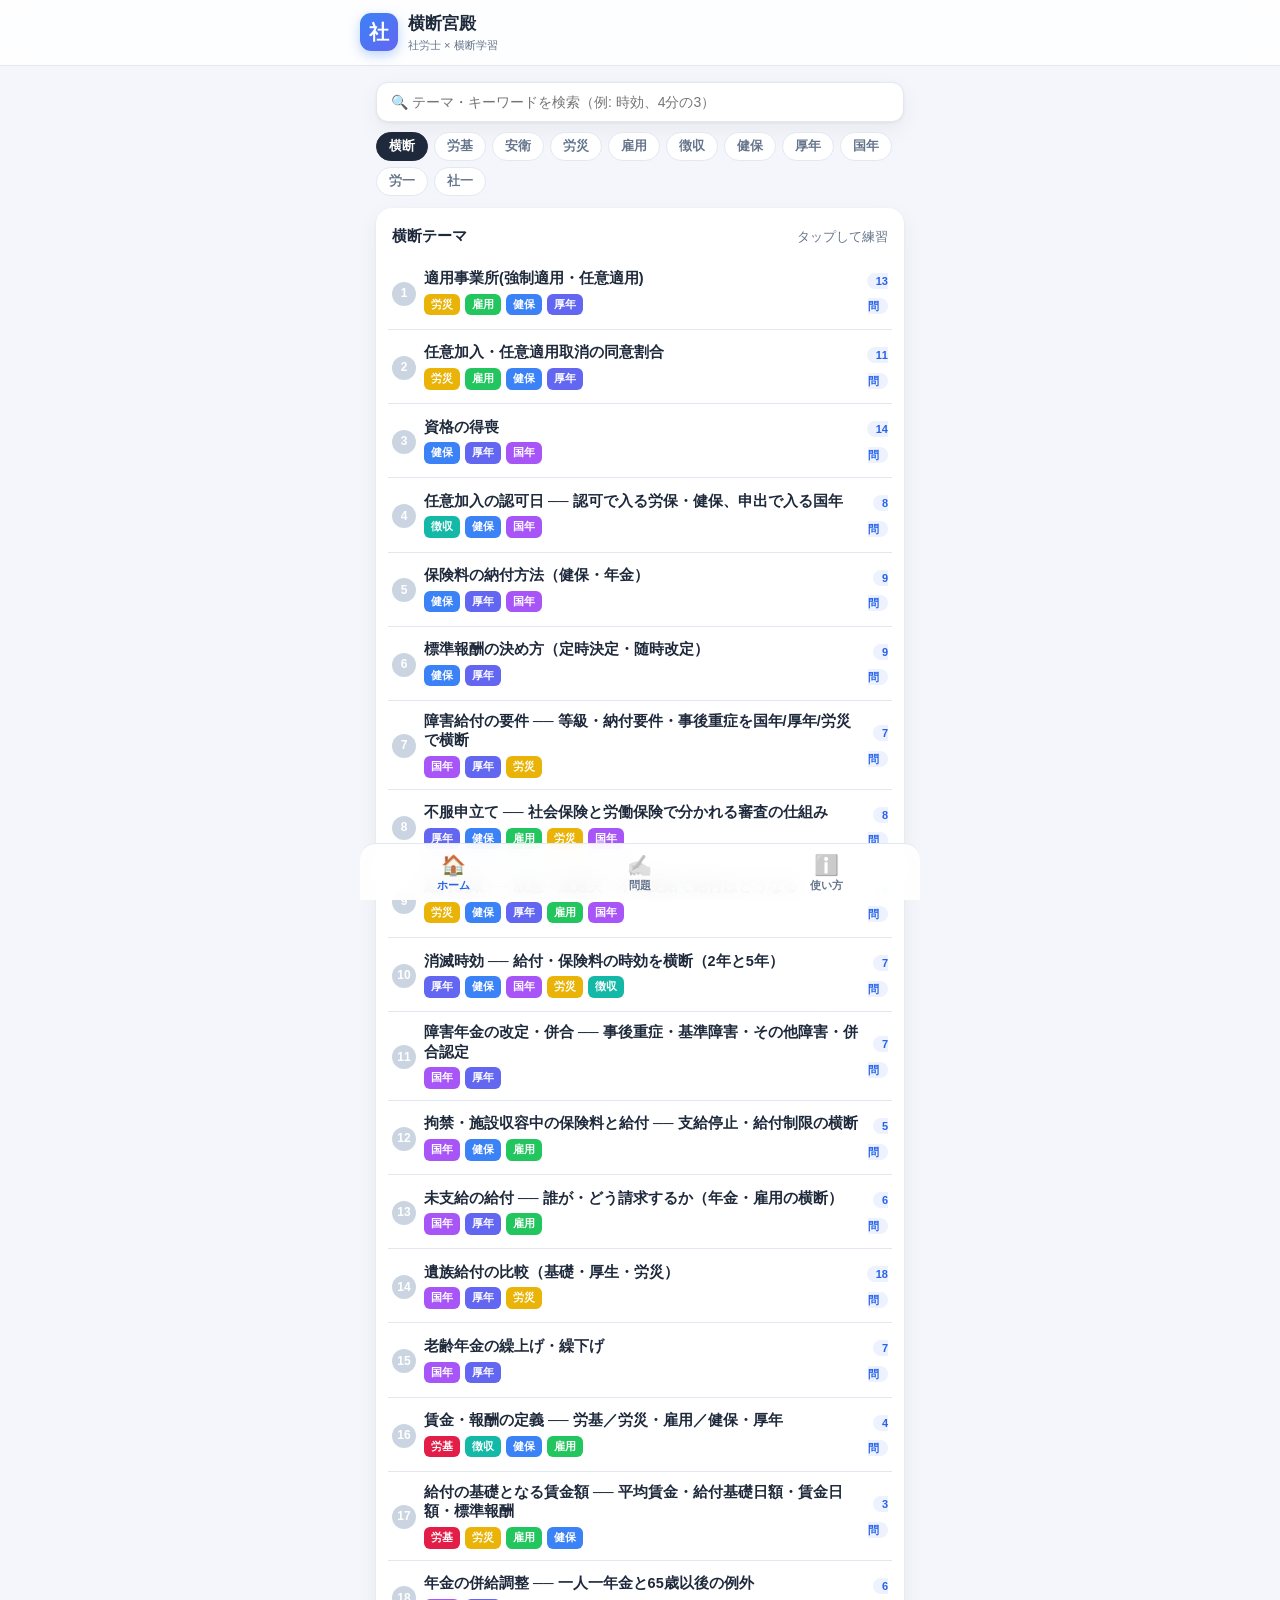
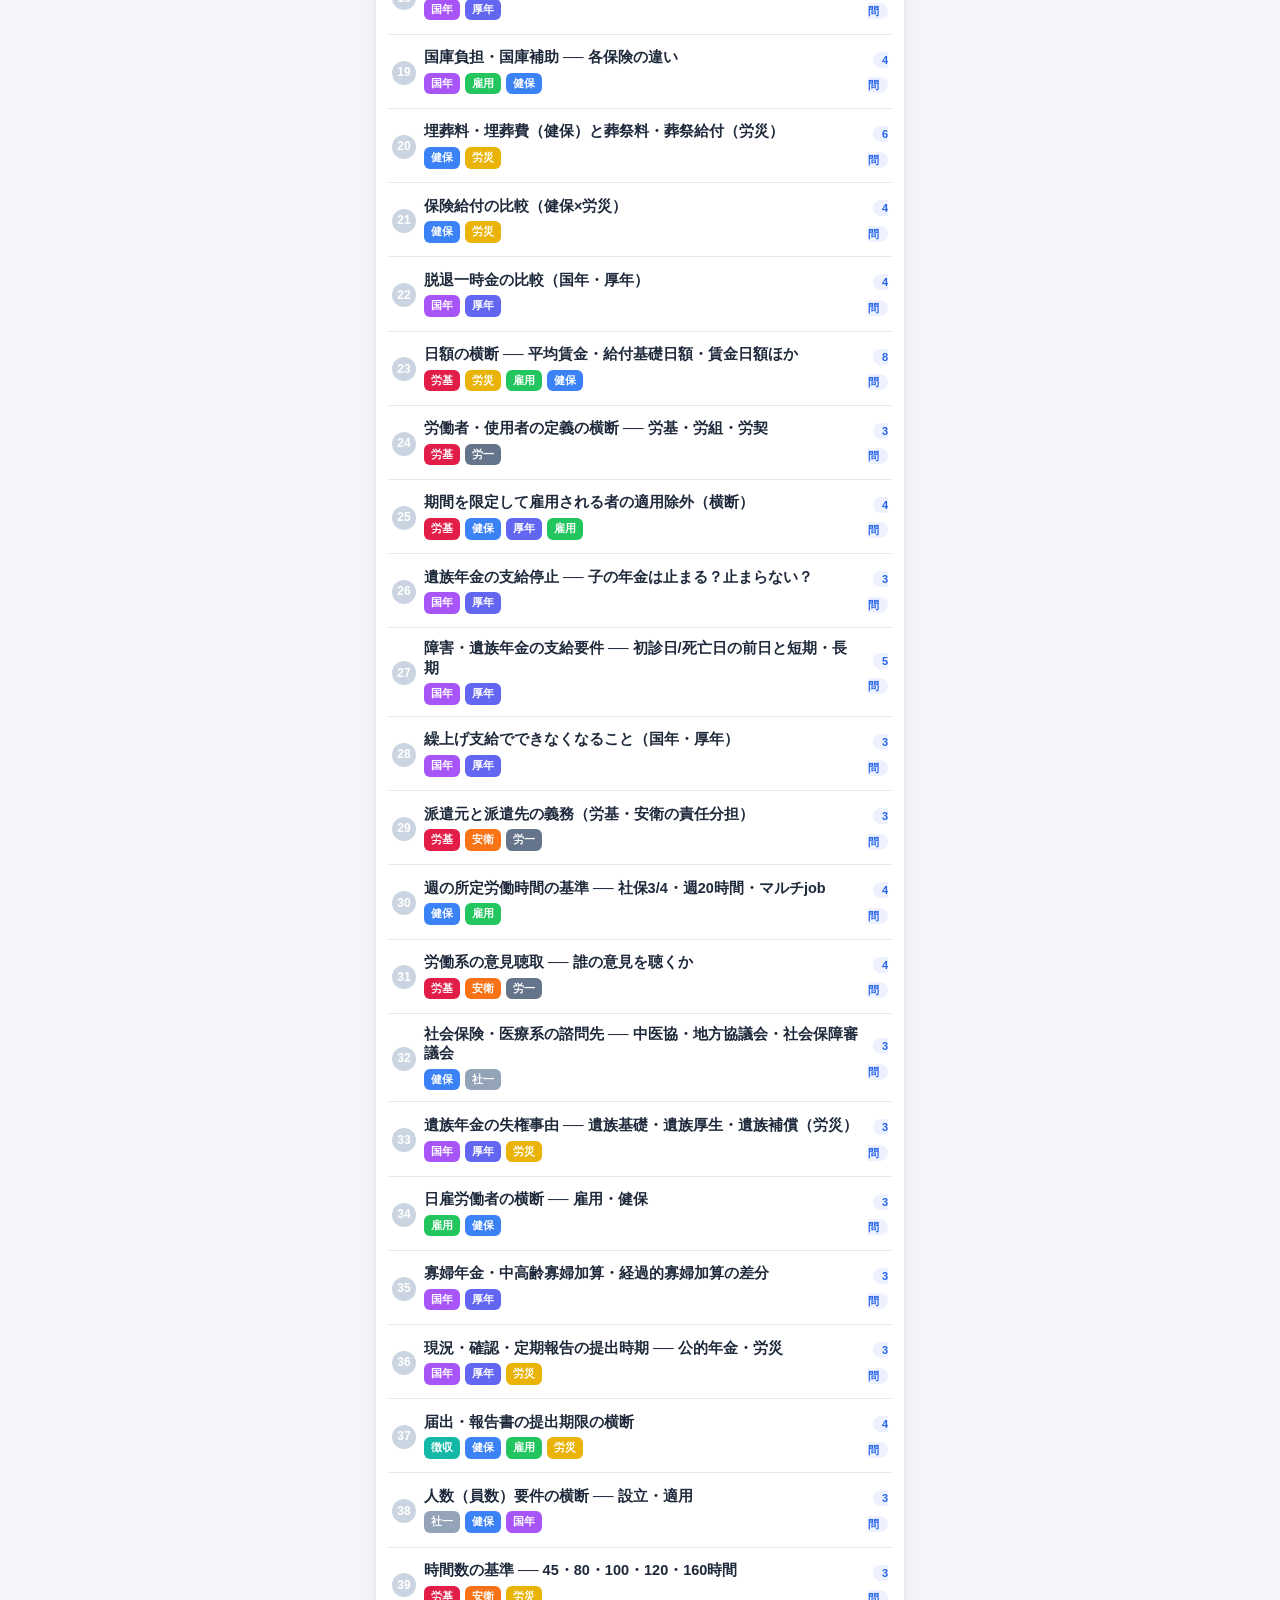
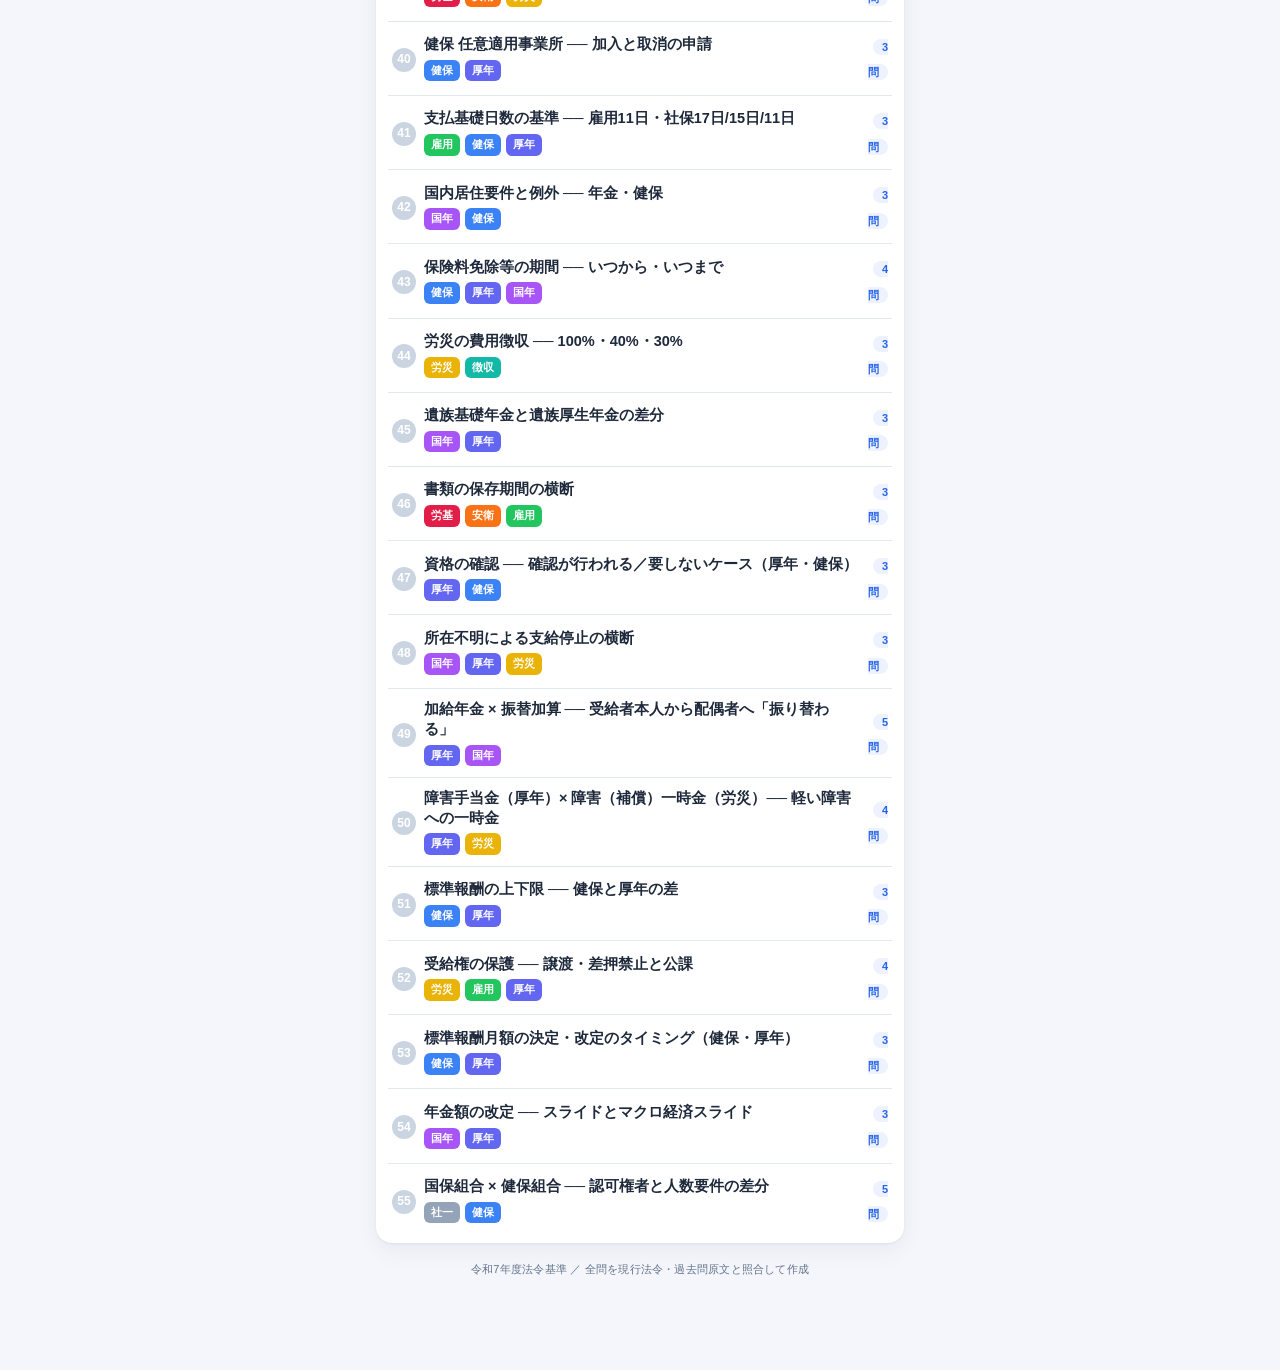
==== index.html @ 92fe5e83 "公開準備: manifestにPNGアイコン(192/512)・categories追加、descriptionから忘却曲線除去。iOS用PWAメタ(apple-mobile-web-app-*)とa" ====
<!DOCTYPE html>
<html lang="ja">
<head>
  <meta charset="UTF-8" />
  <meta name="viewport" content="width=device-width, initial-scale=1.0, viewport-fit=cover" />
  <meta name="theme-color" content="#3b82f6" />
  <meta name="mobile-web-app-capable" content="yes" />
  <meta name="apple-mobile-web-app-capable" content="yes" />
  <meta name="apple-mobile-web-app-status-bar-style" content="default" />
  <meta name="apple-mobile-web-app-title" content="横断宮殿" />
  <title>社労士 横断宮殿</title>
  <meta name="description" content="横断学習 × アクティブリコールで社労士試験に挑む学習アプリ" />
  <link rel="manifest" href="./manifest.webmanifest" />
  <link rel="apple-touch-icon" href="./icons/icon-192.png" />
  <link rel="icon" type="image/svg+xml" href="./icons/icon.svg" />
  <link rel="icon" type="image/png" sizes="192x192" href="./icons/icon-192.png" />
  <link rel="stylesheet" href="./styles.css" />
</head>
<body>
  <header class="app-header">
    <div class="brand">
      <span class="logo">社</span>
      <div>
        <h1>横断宮殿</h1>
        <p class="tagline-sm">社労士 × 横断学習</p>
      </div>
    </div>
  </header>

  <main id="view" class="view"><!-- 画面はJSで描画 --></main>

  <nav class="bottom-nav">
    <button class="nav-item active" data-route="home"><span class="ni-ico">🏠</span><span>ホーム</span></button>
    <button class="nav-item" data-route="review"><span class="ni-ico">✍️</span><span>問題</span></button>
    <button class="nav-item" data-route="info"><span class="ni-ico">ℹ️</span><span>使い方</span></button>
  </nav>

  <script src="./js/content.js"></script>
  <script src="./js/srs.js"></script>
  <script src="./js/storage.js"></script>
  <script src="./js/charts.js"></script>
  <script src="./js/import.js"></script>
  <script src="./js/app.js"></script>
</body>
</html>
---- styles.css ----
/* ============================================================================
   社労士 横断マスター — スタイル
   モバイルファースト。落ち着いた学習向けの配色。
   ============================================================================ */
:root {
  --bg: #f4f6fb;
  --surface: #ffffff;
  --ink: #1e293b;
  --muted: #64748b;
  --line: #e2e8f0;
  --brand: #3b82f6;
  --brand-d: #2563eb;
  --radius: 16px;
  --shadow: 0 1px 3px rgba(15, 23, 42, .06), 0 8px 24px rgba(15, 23, 42, .05);
  --maxw: 560px;
}

* { box-sizing: border-box; -webkit-tap-highlight-color: transparent; }
html, body { margin: 0; padding: 0; }
body {
  font-family: -apple-system, BlinkMacSystemFont, 'Hiragino Kaku Gothic ProN',
    'Noto Sans JP', Meiryo, sans-serif;
  background: var(--bg);
  color: var(--ink);
  line-height: 1.6;
  -webkit-font-smoothing: antialiased;
  padding-bottom: calc(72px + env(safe-area-inset-bottom));
}

/* ---- ヘッダー ---- */
.app-header {
  position: sticky; top: 0; z-index: 20;
  background: rgba(255, 255, 255, .85);
  backdrop-filter: saturate(180%) blur(12px);
  border-bottom: 1px solid var(--line);
  padding: 10px 16px calc(10px + env(safe-area-inset-top, 0)) 16px;
  padding-top: max(10px, env(safe-area-inset-top));
}
.brand { display: flex; align-items: center; gap: 10px; max-width: var(--maxw); margin: 0 auto; }
.logo {
  width: 38px; height: 38px; border-radius: 11px;
  background: linear-gradient(135deg, var(--brand), #6366f1);
  color: #fff; font-weight: 800; font-size: 20px;
  display: grid; place-items: center;
  box-shadow: 0 4px 12px rgba(59, 130, 246, .35);
}
.app-header h1 { font-size: 17px; margin: 0; }
.tagline-sm { font-size: 11px; color: var(--muted); margin: 0; }

/* ---- レイアウト ---- */
.view { max-width: var(--maxw); margin: 0 auto; padding: 16px; }
.hero { padding: 8px 4px 16px; }
.hero h2 { font-size: 22px; margin: 0 0 4px; letter-spacing: -.01em; }
.hero.compact h2 { font-size: 19px; }
.muted { color: var(--muted); }
.small { font-size: 12.5px; }
.note {
  margin: 12px 0 0; padding: 10px 12px; font-size: 13px;
  background: #f1f5fd; border-radius: 10px; color: #334155;
}

/* ---- 記憶の宮殿(要点の覚え方の一例) ---- */
.palace-tip {
  margin: 12px 0 0; padding: 12px 14px; border-radius: 12px;
  background: linear-gradient(135deg, #faf5ff, #eef2ff);
  border: 1px solid #e9d5ff;
}
.pt-head { font-weight: 800; font-size: 13.5px; color: #7c3aed; margin-bottom: 4px; }
.pt-intro { margin: 0 0 8px; font-size: 12.5px; color: #475569; line-height: 1.6; }
.pt-steps { list-style: none; margin: 0; padding: 0; display: grid; gap: 8px; counter-reset: pt; }
.pt-steps li {
  position: relative; padding-left: 30px; counter-increment: pt;
  font-size: 13px; line-height: 1.6;
}
.pt-steps li::before {
  content: counter(pt); position: absolute; left: 0; top: 1px;
  width: 21px; height: 21px; border-radius: 50%;
  background: #a855f7; color: #fff; font-size: 11.5px; font-weight: 800;
  display: grid; place-items: center;
}
.pt-spot { display: inline-block; font-weight: 800; color: #6d28d9; margin-right: 6px; }
.pt-story { color: #334155; }
[data-theme="dark"] .palace-tip { background: linear-gradient(135deg, #271d3f, #1d2440); border-color: #4c1d95; }
[data-theme="dark"] .pt-intro { color: #cbd5e1; }
[data-theme="dark"] .pt-spot { color: #c4b5fd; }
[data-theme="dark"] .pt-story { color: #e2e8f0; }
[data-theme="dark"] .pt-head { color: #c4b5fd; }

/* ---- 制度のホンネ(差分セリフ) ---- */
.voices { margin: 12px 0 0; padding: 12px 14px; border-radius: 12px; background: #f8fafc; border: 1px solid var(--line); }
.vc-head { font-weight: 800; font-size: 13.5px; color: #334155; margin-bottom: 8px; }
.vc-row { display: grid; grid-template-columns: auto 1fr; gap: 8px; align-items: start; margin-bottom: 10px; }
.vc-who { display: flex; flex-direction: column; align-items: center; gap: 3px; width: 56px; }
.vc-face {
  width: 44px; height: 44px; border-radius: 50%;
  object-fit: cover; object-position: center top;
  border: 2px solid var(--vc, #64748b); background: #fff;
}
.vc-name {
  text-align: center; font-size: 10.5px; font-weight: 800; color: #fff; line-height: 1.2;
  background: var(--vc, #64748b); border-radius: 8px; padding: 2px 6px;
}
.vc-line {
  font-size: 13.5px; line-height: 1.6; color: #1e293b;
  background: #fff; border: 1px solid var(--line); border-left: 3px solid var(--vc, #64748b);
  border-radius: 8px; padding: 7px 10px;
}
[data-theme="dark"] .voices { background: #0f172a; }
[data-theme="dark"] .vc-head { color: #cbd5e1; }
[data-theme="dark"] .vc-line { background: #1e293b; color: #e2e8f0; }

/* ---- 覚え方ページ ---- */
.mg-text { font-size: 14px; line-height: 1.8; margin: 6px 0 0; }
.mg-steps { margin: 8px 0 0; padding-left: 22px; }
.mg-steps li { font-size: 14px; line-height: 1.7; margin-bottom: 6px; }
.mg-list { list-style: none; margin: 8px 0 0; padding: 0; }
.mg-list li { font-size: 14px; line-height: 1.7; margin-bottom: 8px; }
.mg-apply { border: 1px solid #e9d5ff; background: linear-gradient(135deg, #faf5ff, #eef2ff); }
[data-theme="dark"] .mg-apply { background: linear-gradient(135deg, #271d3f, #1d2440); border-color: #4c1d95; }

/* ---- 統計グリッド ---- */
.stat-grid { display: grid; grid-template-columns: repeat(2, 1fr); gap: 10px; margin-bottom: 16px; }
.stat-grid.tight { grid-template-columns: repeat(3, 1fr); }
.stat {
  background: var(--surface); border-radius: var(--radius);
  padding: 14px; text-align: center; box-shadow: var(--shadow);
}
.stat-num { font-size: 28px; font-weight: 800; line-height: 1.1; color: var(--brand-d); }
.stat-num small { font-size: 14px; color: var(--muted); font-weight: 600; }
.stat-lbl { font-size: 11.5px; color: var(--muted); margin-top: 2px; }

/* ---- ボタン ---- */
.btn-primary {
  display: inline-flex; align-items: center; justify-content: center;
  background: var(--brand); color: #fff; border: none;
  border-radius: 12px; padding: 12px 18px; font-size: 15px; font-weight: 700;
  cursor: pointer; transition: transform .06s, background .2s;
  box-shadow: 0 6px 16px rgba(59, 130, 246, .3);
}
.btn-primary:active { transform: scale(.98); background: var(--brand-d); }
.btn-primary.big { width: 100%; padding: 16px; font-size: 16px; margin-bottom: 16px; }
.btn-ghost {
  background: var(--surface); color: var(--ink); border: 1px solid var(--line);
  border-radius: 12px; padding: 11px 14px; font-size: 14px; font-weight: 600; cursor: pointer;
}
.btn-ghost.danger { color: #dc2626; border-color: #fecaca; }
.btn-ghost.big { width: 100%; padding: 14px; font-size: 15px; }
.weak-btn { margin: -6px 0 16px; color: var(--brand-d); }
.imp-btn { margin: -6px 0 16px; color: #7c3aed; }
.mode-badge.imp { background: #8b5cf6; }
.mode-badge {
  font-size: 11px; font-weight: 700; color: #fff; background: #f59e0b;
  border-radius: 99px; padding: 3px 10px; white-space: nowrap;
}
.link-back { background: none; border: none; color: var(--brand-d); font-size: 14px; cursor: pointer; padding: 4px 0 10px; }

/* ---- カードボックス ---- */
.card-box {
  background: var(--surface); border-radius: var(--radius);
  padding: 16px; box-shadow: var(--shadow); margin-bottom: 16px;
}
.card-box h3 { margin: 0 0 2px; font-size: 15px; }
.chart { width: 100%; height: 180px; display: block; margin-top: 8px; }
.chart.tall { height: 220px; }

/* ---- チップ / 科目タグ ---- */
.topic-mini { display: flex; flex-wrap: wrap; gap: 8px; margin-top: 10px; }
.chip {
  background: #eef2ff; color: var(--brand-d); border: none;
  border-radius: 999px; padding: 7px 13px; font-size: 13px; font-weight: 600; cursor: pointer;
}
.chip:active { background: #e0e7ff; }
.subj-tags { display: flex; flex-wrap: wrap; gap: 5px; margin-top: 8px; }
.subj {
  font-size: 11px; font-weight: 700; color: #fff; background: var(--c, #888);
  border-radius: 6px; padding: 2px 7px;
}

/* ---- テーマ検索 ---- */
.theme-search {
  width: 100%; box-sizing: border-box;
  background: var(--surface); border: 1px solid var(--line); border-radius: 12px;
  padding: 11px 14px; font-size: 14px; color: var(--ink);
  margin-bottom: 10px; box-shadow: var(--shadow);
}
.theme-search:focus { outline: 2px solid var(--brand); outline-offset: -1px; }
.subj-filter.dim { opacity: .45; }

/* ---- 法令基準の表記 ---- */
.info-page { display: flex; flex-direction: column; gap: 12px; }
.info-h { font-size: 18px; margin: 4px 2px 0; }
.info-card { padding: 14px 16px; }
.info-card h3 { font-size: 15px; margin: 0 0 8px; }
.info-card p { font-size: 13.5px; line-height: 1.7; margin: 6px 0; }
.info-steps, .info-list { margin: 6px 0 0; padding-left: 1.25em; font-size: 13.5px; line-height: 1.8; }
.info-steps li, .info-list li { margin: 5px 0; }
.info-link { color: var(--brand-d); font-weight: 700; word-break: break-all; }
.info-small { font-size: 12px; }
.law-basis {
  text-align: center; font-size: 11px; color: var(--muted);
  margin: 18px 0 4px; letter-spacing: .02em;
}

/* ---- 横断テーマ一覧 ---- */
.topic-list { display: grid; gap: 12px; }
.palace-btn { margin-bottom: 16px; color: var(--brand-d); }

/* ---- 記憶の宮殿 ---- */
.palace { display: grid; gap: 10px; }
.palace-room {
  display: flex; gap: 12px; align-items: flex-start; text-align: left; width: 100%;
  background: var(--surface); border: 1px solid var(--line); border-radius: var(--radius);
  padding: 14px; box-shadow: var(--shadow); cursor: pointer;
}
.palace-room:active { transform: scale(.99); }
.palace-num {
  width: 26px; height: 26px; flex: none; border-radius: 50%;
  background: var(--brand); color: #fff; font-weight: 800; font-size: 13px;
  display: grid; place-items: center; margin-top: 2px;
}
.palace-body { display: flex; flex-direction: column; gap: 2px; }
.palace-place { font-weight: 800; font-size: 15.5px; }
.palace-hook { font-size: 12.5px; color: var(--muted); line-height: 1.5; }
.palace-topic { font-size: 12px; color: var(--brand-d); font-weight: 700; margin-top: 2px; }
.topic-card {
  background: var(--surface); border-radius: var(--radius); padding: 16px;
  box-shadow: var(--shadow); cursor: pointer; transition: transform .06s;
  border: 1px solid transparent;
}
.topic-card:active { transform: scale(.99); border-color: var(--line); }
.topic-head { display: flex; align-items: center; justify-content: space-between; }
.topic-head h3 { margin: 0; font-size: 16px; }
.pill { background: #eef2ff; color: var(--brand-d); border-radius: 999px; font-size: 11px; font-weight: 700; padding: 2px 9px; }
.topic-prog { display: flex; align-items: center; gap: 8px; margin-top: 10px; }
.mini-track { flex: 1; height: 6px; background: #eef2f7; border-radius: 99px; overflow: hidden; }
.mini-fill { height: 100%; background: linear-gradient(90deg, var(--brand), #6366f1); }

/* ---- 横断テーマ 優先順位テーブル(ホーム) ---- */
.prio-box { padding: 12px 12px 6px; }
.prio-head { display: flex; align-items: baseline; justify-content: space-between; padding: 4px 4px 8px; }
.prio-head h3 { margin: 0; font-size: 15px; }
.prio-table { width: 100%; border-collapse: collapse; }
.prio-row { cursor: pointer; border-top: 1px solid var(--line); transition: background .06s; }
.prio-table tr:first-child { border-top: none; }
.prio-row:active { background: rgba(59,130,246,.06); }
.prio-row > td { padding: 11px 4px; vertical-align: middle; }
.prio-rank { width: 34px; text-align: center; }
.rank-no {
  display: inline-grid; place-items: center; width: 24px; height: 24px;
  border-radius: 50%; background: var(--rc, #cbd5e1); color: #fff;
  font-size: 12px; font-weight: 800;
}
.prio-main { width: 100%; }
.prio-title { font-size: 14.5px; font-weight: 700; line-height: 1.35; }
.prio-main .subj-tags { margin-top: 5px; }
.prio-stat { width: 96px; text-align: right; }
.prio-stat .mini-track { width: 88px; margin-left: auto; }
.prio-meta { display: flex; align-items: center; justify-content: flex-end; gap: 6px; margin-top: 6px; }
.prio-badge { font-size: 10.5px; font-weight: 800; border-radius: 6px; padding: 2px 6px; white-space: nowrap; }
.prio-badge.new { background: #f1f5f9; color: #94a3b8; }
.prio-badge.due { background: #fef3c7; color: #b45309; }
.prio-badge.ok  { background: #dcfce7; color: #15803d; }
.prio-empty { padding: 18px 4px; text-align: center; }
[data-theme="dark"] .prio-badge.new { background: #1e293b; color: #64748b; }
[data-theme="dark"] .prio-badge.due { background: #3b2f12; color: #fbbf24; }
[data-theme="dark"] .prio-badge.ok  { background: #14321f; color: #4ade80; }

/* ---- 科目フィルタ(ホーム) ---- */
.subj-filter { display: flex; flex-wrap: wrap; gap: 6px; margin-bottom: 12px; }
.sfchip {
  border: 1px solid var(--line); background: var(--surface); color: var(--muted);
  border-radius: 999px; padding: 5px 12px; font-size: 12.5px; font-weight: 700; cursor: pointer;
}
.sfchip.on { background: var(--c, var(--brand)); border-color: var(--c, var(--brand)); color: #fff; }
.sfchip:first-child.on { background: var(--ink); border-color: var(--ink); }

/* ---- 比較テーブル ---- */
.table-wrap { overflow-x: auto; -webkit-overflow-scrolling: touch; }
table.cmp { width: 100%; border-collapse: collapse; font-size: 13px; }
/* 多列(3列以上)の表は自然幅で横スクロール。狭い画面で各セルが潰れないように */
table.cmp.wide { width: auto; min-width: 100%; }
table.cmp.wide td, table.cmp.wide th { min-width: 6.5em; }
table.cmp.wide td.rowhdr { min-width: 5.5em; }
/* 横スクロール可能なことを示す右端フェード(スクロール領域に position 付与) */
.table-wrap { position: relative; }
.table-wrap::after {
  content: ""; position: absolute; top: 0; right: 0; width: 22px; height: 100%;
  background: linear-gradient(90deg, transparent, var(--surface));
  pointer-events: none; opacity: .9;
}
table.cmp th {
  background: #f1f5fd; color: #334155; font-weight: 700; text-align: left;
  padding: 9px 10px; white-space: normal; word-break: break-word; line-height: 1.4;
}
table.cmp td { padding: 9px 10px; border-top: 1px solid var(--line); vertical-align: top; line-height: 1.5; white-space: normal; overflow-wrap: anywhere; word-break: break-word; }
table.cmp td.rowhdr { font-weight: 700; color: var(--ink); white-space: normal; word-break: break-word; }
table.cmp td.rowhdr.merged { vertical-align: middle; }
table.cmp tbody tr:nth-child(even) td { background: #fafbfe; }

/* ---- 法律ごとの色分け(行) ---- */
table.cmp tbody tr.lawrow td { background: color-mix(in srgb, var(--rowc) 13%, var(--surface)); }
table.cmp tbody tr.lawrow td.rowhdr { box-shadow: inset 4px 0 0 var(--rowc); }

/* ---- 答え列ごとの色分け(5年=青/2年=橙 等。行色より優先) ---- */
table.cmp th.colh { color: var(--colc); border-bottom: 2px solid var(--colc); }
table.cmp tbody tr td.ans.colc { background: color-mix(in srgb, var(--colc) 12%, var(--surface)); }
/* 短い答え(数字・割合・キーワード)は大きく太字・中央寄せで主役に */
table.cmp td.ans.short, table.cmp td.wordcloze.short { text-align: center; font-size: 1.18em; font-weight: 800; }
table.cmp td.ans.short .mask, table.cmp td.wordcloze.short .cloze { font-weight: 800; }
/* emCols: 指定列を全部太字＋センタリング（セルの長短に関わらず） */
table.cmp td.ans.em { text-align: center; font-weight: 800; }
table.cmp td.ans.em .mask, table.cmp td.ans.em .cloze { font-weight: 800; }

/* ---- 赤シート(答えを隠す) ---- */
.sheet-bar { display: flex; align-items: center; gap: 8px; margin-bottom: 10px; flex-wrap: wrap; }
.chip2 {
  background: #eef2ff; color: var(--brand-d); border: none; border-radius: 99px;
  padding: 7px 13px; font-size: 13px; font-weight: 700; cursor: pointer;
}
.chip2:active { transform: scale(.96); }
.sheet-hint { margin-left: auto; }
table.cmp td.ans .mask {
  border-radius: 4px; padding: 0 2px; transition: background .12s, color .12s;
}
/* シートON時: 答えを赤ブロックで隠す。幅は答えの長さのまま(固定しない)。タップで表示 */
.sheet table.cmp td.ans .mask {
  display: inline;
  background: #e11d48; color: transparent; cursor: pointer;
  -webkit-user-select: none; user-select: none;
}
.sheet table.cmp td.ans .mask.revealed {
  background: transparent; color: inherit;
}
/* 語句単位の赤シート(太字だけ隠す。Anki方式) */
table.cmp td.wordcloze { white-space: normal; }
table.cmp td.wordcloze .cloze {
  border-radius: 3px; padding: 0 2px; font-weight: 700;
  transition: background .12s, color .12s;
}
.sheet table.cmp td.wordcloze .cloze {
  background: #e11d48; color: transparent; cursor: pointer;
  -webkit-user-select: none; user-select: none;
}
.sheet table.cmp td.wordcloze .cloze.revealed {
  background: transparent; color: #be123c;
}
/* 赤シートをめくった答えが長いとき、横に伸びず適切に折り返す */
table.cmp td.ans, table.cmp td.wordcloze {
  overflow-wrap: anywhere; word-break: break-word; line-height: 1.55;
}
.sheet table.cmp td.ans .mask.revealed {
  overflow-wrap: anywhere; word-break: break-word;
}
.row-x { color: #ef4444; font-weight: 800; margin-right: 5px; }

/* ---- スマホでは比較表を画面幅に収める(横スクロールを出さない) ---- */
@media (max-width: 600px) {
  table.cmp { font-size: 12px; }
  table.cmp.wide { width: 100%; min-width: 0; table-layout: fixed; }
  table.cmp.wide td, table.cmp.wide th { min-width: 0; }
  table.cmp.wide td.rowhdr { min-width: 0; }
  table.cmp th, table.cmp td { padding: 6px 5px; }
  .table-wrap::after { display: none; }
}

/* ---- 表テスト ---- */
.tt-prompt-label { font-size: 12px; color: var(--muted); margin-bottom: 4px; }
.tt-answers {
  margin-top: auto; padding-top: 18px; border-top: 1px solid var(--line);
  opacity: 0; transform: translateY(6px); transition: opacity .25s, transform .25s;
}
.tt-answers.show { opacity: 1; transform: none; }
.tt-ans-row { display: flex; gap: 10px; padding: 5px 0; }
.tt-ans-label { font-size: 12px; color: var(--muted); min-width: 84px; flex: none; }
.tt-ans-val { font-weight: 700; }
.tt-actions { margin-top: 16px; }
.tt-actions .btn-primary.big { margin-bottom: 0; }
.tt-actions.two { display: grid; grid-template-columns: 1fr 1fr; gap: 10px; }
.mode-badge.tt { background: #3b82f6; }
.tt-wrong {
  text-align: left; background: var(--surface); border-radius: 12px;
  padding: 12px 16px; margin: 14px auto 0; max-width: 360px; box-shadow: var(--shadow);
}
.tt-wrong ul { margin: 6px 0 0; padding-left: 18px; }
.tt-wrong li { margin: 3px 0; }

/* ---- 復習(アクティブリコール) ---- */
.rv-top { display: flex; align-items: center; gap: 10px; margin-bottom: 16px; }
.rv-progress { flex: 1; height: 6px; background: #e2e8f0; border-radius: 99px; overflow: hidden; }
.rv-fill { height: 100%; background: var(--brand); transition: width .25s; }

.recall {
  background: var(--surface); border-radius: var(--radius); box-shadow: var(--shadow);
  padding: 16px 18px; display: flex; flex-direction: column;
  /* 設問・解説の長さによらず白いカードの大きさを一定に見せる(短い問題でも縮まない) */
  min-height: 360px;
}
.recall-meta { display: flex; align-items: center; gap: 8px; flex-wrap: wrap; margin-bottom: 10px; }
.recall-meta .subj-line { display: inline-flex; gap: 4px; }
.topic-name { font-size: 12px; color: var(--muted); }
.src-badge {
  font-size: 10.5px; font-weight: 700; color: var(--muted);
  background: var(--track, #eef2f7); border-radius: 6px; padding: 2px 7px;
}
.ret-badge {
  margin-left: auto; font-size: 11px; font-weight: 700; color: var(--brand-d);
  background: #eef2ff; border-radius: 99px; padding: 2px 9px;
}
.ret-badge.new { color: #16a34a; background: #dcfce7; }
.q { font-size: 19px; font-weight: 700; line-height: 1.5; }
.q-subj {
  display: inline-block; font-size: 12px; font-weight: 800; color: #fff;
  background: var(--c, #64748b); border-radius: 7px; padding: 2px 9px;
  margin-right: 8px; vertical-align: middle; letter-spacing: .02em;
}
.hint {
  margin-top: 14px; font-size: 13px; color: var(--brand-d); cursor: pointer;
  align-self: flex-start; border-bottom: 1px dashed var(--brand);
}
.hint.open { color: var(--muted); border: none; cursor: default; }
.a {
  margin-top: 0; max-height: 0; overflow: hidden; padding-top: 0; border-top: 0 solid var(--line);
  font-size: 20px; font-weight: 800; color: #0f172a;
  opacity: 0; transition: opacity .25s;
}
.a.show {
  margin-top: 16px; max-height: none; overflow: visible; padding-top: 16px; border-top-width: 1px;
  opacity: 1;
}

/* 復習の操作ボタン(○×/次へ/採点)は画面下部の固定バーに置き、設問の長さによらず常に同じ位置にする */
.rv-actions {
  position: fixed; left: 0; right: 0;
  bottom: calc(52px + env(safe-area-inset-bottom));
  z-index: 25; padding: 12px 16px;
  background: var(--bg); border-top: 1px solid var(--line);
}
@media (min-width: 600px) {
  .rv-actions { max-width: var(--maxw); margin: 0 auto; }
}
.rv-actions .btn-primary.big { margin-bottom: 0; }
.rv-actions:has(.grade) { display: grid; grid-template-columns: repeat(4, 1fr); gap: 8px; }
/* 固定バーに隠れないよう、復習画面はコンテンツ下に余白を確保 */
.view:has(.recall) { padding-bottom: 184px; }
.grade {
  border: none; border-radius: 12px; padding: 14px 4px; cursor: pointer;
  background: color-mix(in srgb, var(--c) 14%, #fff);
  color: var(--c); font-weight: 700; font-size: 13px;
  border: 1.5px solid color-mix(in srgb, var(--c) 35%, #fff);
}
.grade:active { transform: scale(.96); }
.g-label { display: block; }

/* ---- 復習の ○×ボタン ---- */
.ox-buttons { display: grid; grid-template-columns: 1fr 1fr; gap: 12px; margin-top: 0; }
.ox-btn {
  border-radius: 14px; padding: 22px 4px; cursor: pointer;
  background: var(--c);
  color: #fff; font-weight: 800; font-size: 20px;
  border: 1.5px solid var(--c);
}
.ox-btn:active { transform: scale(.96); }
[data-theme="dark"] .ox-btn {
  background: var(--c);
  border-color: var(--c);
  color: #fff;
}

/* ---- 完了画面 ---- */
.done { text-align: center; padding: 40px 16px; }
.done-emoji { font-size: 56px; }
.done h2 { margin: 10px 0 4px; }
.done-actions { display: flex; gap: 10px; justify-content: center; margin-top: 22px; }

/* ---- 成長度バー ---- */
.bars { margin-top: 10px; display: grid; gap: 10px; }
.bar-row { display: grid; grid-template-columns: 1fr 90px 38px; align-items: center; gap: 8px; }
.bar-label { font-size: 12.5px; display: flex; flex-direction: column; }
.bar-count { font-size: 10.5px; color: var(--muted); }
.bar-track { height: 8px; background: #eef2f7; border-radius: 99px; overflow: hidden; }
.bar-fill { height: 100%; border-radius: 99px; transition: width .4s; }
.bar-val { font-size: 12px; font-weight: 700; color: var(--muted); text-align: right; }

.data-actions { display: flex; gap: 10px; flex-wrap: wrap; margin-top: 6px; }

/* ---- ボトムナビ ---- */
.bottom-nav {
  position: fixed; bottom: 0; left: 0; right: 0; z-index: 30;
  display: grid; grid-template-columns: repeat(3, 1fr);
  background: rgba(255, 255, 255, .9); backdrop-filter: blur(12px);
  border-top: 1px solid var(--line);
  padding-bottom: env(safe-area-inset-bottom);
}
.nav-item {
  background: none; border: none; cursor: pointer; padding: 9px 0 7px;
  display: flex; flex-direction: column; align-items: center; gap: 2px;
  color: var(--muted); font-size: 10.5px; font-weight: 600;
}
.nav-item .ni-ico { font-size: 20px; filter: grayscale(1) opacity(.6); transition: filter .2s; }
.nav-item.active { color: var(--brand-d); }
.nav-item.active .ni-ico { filter: none; }

@media (min-width: 600px) {
  .bottom-nav { max-width: var(--maxw); margin: 0 auto; border-radius: 16px 16px 0 0; }
}

/* ============================================================================
   ヘッダーのテーマ切替ボタン
   ============================================================================ */
.icon-btn {
  margin-left: auto; background: var(--surface); border: 1px solid var(--line);
  width: 38px; height: 38px; border-radius: 11px; font-size: 18px; cursor: pointer;
  display: grid; place-items: center; line-height: 1;
}
.icon-btn:active { transform: scale(.94); }

/* ============================================================================
   復習リマインドのバナー(ホーム)
   ============================================================================ */
.due-banner {
  display: flex; align-items: center; gap: 12px;
  background: linear-gradient(135deg, #eef2ff, #faf5ff);
  border: 1px solid var(--line); border-radius: var(--radius);
  padding: 12px 14px; margin-bottom: 16px;
}
.due-banner .db-ico { font-size: 22px; }
.due-banner .db-text { flex: 1; font-size: 13.5px; }
.due-banner .db-text b { color: var(--brand-d); }
.due-banner .db-go {
  background: var(--brand); color: #fff; border: none; border-radius: 10px;
  padding: 8px 12px; font-size: 13px; font-weight: 700; cursor: pointer; white-space: nowrap;
}

/* ============================================================================
   設定の行(成長ページ)
   ============================================================================ */
.setting-row { display: flex; align-items: center; gap: 10px; padding: 8px 0; }
.setting-row + .setting-row { border-top: 1px solid var(--line); }
.setting-row .sr-label { flex: 1; font-size: 14px; }
.setting-row .sr-sub { display: block; font-size: 11.5px; color: var(--muted); }
.switch { position: relative; width: 46px; height: 26px; flex: none; }
.switch input { opacity: 0; width: 0; height: 0; }
.switch .slider {
  position: absolute; inset: 0; background: var(--line); border-radius: 99px;
  transition: background .2s; cursor: pointer;
}
.switch .slider::before {
  content: ''; position: absolute; width: 20px; height: 20px; left: 3px; top: 3px;
  background: #fff; border-radius: 50%; transition: transform .2s; box-shadow: 0 1px 2px rgba(0,0,0,.2);
}
.switch input:checked + .slider { background: var(--brand); }
.switch input:checked + .slider::before { transform: translateX(20px); }

/* ============================================================================
   インポート用モーダル
   ============================================================================ */
.modal-overlay {
  position: fixed; inset: 0; z-index: 50; background: rgba(15, 23, 42, .5);
  display: flex; align-items: flex-end; justify-content: center;
  padding: 0; backdrop-filter: blur(2px);
}
.modal {
  background: var(--surface); width: 100%; max-width: var(--maxw);
  border-radius: 18px 18px 0 0; padding: 18px 16px calc(18px + env(safe-area-inset-bottom));
  max-height: 92vh; overflow-y: auto; box-shadow: 0 -8px 32px rgba(0,0,0,.25);
}
@media (min-width: 600px) { .modal { border-radius: 18px; margin-bottom: 5vh; } .modal-overlay { align-items: center; } }
.modal-head { display: flex; align-items: center; justify-content: space-between; }
.modal-head h3 { margin: 0; }
.im-help { margin: 10px 0; border: 1px solid var(--line); border-radius: 10px; padding: 8px 12px; }
.im-help summary { cursor: pointer; font-size: 13px; font-weight: 600; color: var(--brand-d); }
.im-pre {
  background: var(--bg); border-radius: 8px; padding: 10px; overflow-x: auto;
  font-size: 11.5px; line-height: 1.5; margin: 8px 0; white-space: pre;
}
code { background: var(--bg); padding: 1px 5px; border-radius: 5px; font-size: 12px; }
.im-text {
  width: 100%; min-height: 150px; resize: vertical; margin-top: 8px;
  border: 1px solid var(--line); border-radius: 10px; padding: 10px;
  font-family: ui-monospace, SFMono-Regular, Menlo, monospace; font-size: 12.5px;
  background: var(--bg); color: var(--ink); box-sizing: border-box;
}
.im-row { margin-top: 10px; font-size: 13px; }
.im-modes { display: flex; gap: 16px; }
.im-modes label { display: flex; align-items: center; gap: 5px; cursor: pointer; }
.im-msg { margin-top: 10px; font-size: 13px; min-height: 1.2em; }
.im-msg.error { color: #dc2626; }
.modal-actions { display: flex; gap: 10px; justify-content: flex-end; margin-top: 16px; }

/* ============================================================================
   ダークモード
   ============================================================================ */
:root[data-theme="dark"] {
  --bg: #0f172a;
  --surface: #1e293b;
  --ink: #e2e8f0;
  --muted: #94a3b8;
  --line: #334155;
  --brand: #60a5fa;
  --brand-d: #93c5fd;
  --shadow: 0 1px 3px rgba(0,0,0,.4), 0 8px 24px rgba(0,0,0,.35);
}
[data-theme="dark"] .app-header,
[data-theme="dark"] .bottom-nav { background: rgba(15,23,42,.82); }
[data-theme="dark"] .mini-track,
[data-theme="dark"] .rv-progress,
[data-theme="dark"] .bar-track { background: #0b1220; }
[data-theme="dark"] table.cmp th { background: #0b1220; color: #cbd5e1; }
[data-theme="dark"] table.cmp tbody tr:nth-child(even) td { background: #243043; }
[data-theme="dark"] .note { background: #1d2a44; color: #cbd5e1; }
[data-theme="dark"] .chip,
[data-theme="dark"] .pill,
[data-theme="dark"] .ret-badge { background: #1d2a44; color: #93c5fd; }
[data-theme="dark"] .ret-badge.new { background: #14321f; color: #4ade80; }
[data-theme="dark"] .src-badge { background: #0b1220; color: #94a3b8; }
[data-theme="dark"] .due-banner { background: linear-gradient(135deg, #1d2a44, #271d3f); }
[data-theme="dark"] .btn-ghost.danger { color: #f87171; border-color: #7f1d1d; }
[data-theme="dark"] .grade {
  background: color-mix(in srgb, var(--c) 24%, #1e293b);
  border-color: color-mix(in srgb, var(--c) 45%, #1e293b);
  color: #fff;
}

/* ---- 回答時の正誤フラッシュ(画面上部) ---- */
.answer-flash {
  position: fixed; inset: 0; z-index: 60;
  display: grid; place-items: center;
  font-size: min(85vw, 520px); font-weight: 900; line-height: 1;
  pointer-events: none;
  animation: flashpop .9s ease-out forwards;
}
/* 正解(○)=赤、不正解(×)=青。○×ボタンと色を統一 */
.answer-flash.ok {
  color: #dc2626;
  text-shadow: 0 8px 30px rgba(220,38,38,.25);
}
.answer-flash.ng {
  color: #2563eb;
  text-shadow: 0 8px 30px rgba(37,99,235,.25);
}
@keyframes flashpop {
  0%   { opacity: 0; transform: scale(.5); }
  20%  { opacity: .95; transform: scale(1.08); }
  55%  { opacity: .92; transform: scale(1); }
  100% { opacity: 0; transform: scale(1); }
}

/* ---- 列ヘッダーの法律キャラ顔 ---- */
table.cmp th .colface {
  display: block; width: 22px; height: 22px; margin: 0 auto 2px;
  border-radius: 50%; object-fit: cover; object-position: center top;
  border: 1.5px solid #cbd5e1; background: #fff;
}
table.cmp th { text-align: center; }
table.cmp th:first-child { text-align: left; }

/* ---- トップページのキャラ図鑑 ---- */
.char-gallery h3 { margin: 0 0 8px; font-size: 15px; }
.char-gallery-title { display: flex; align-items: baseline; gap: 8px; cursor: pointer; }
.char-gallery-title:hover .char-more { text-decoration: underline; }
.char-more { font-size: 11px; font-weight: 700; color: #2563eb; }
/* 2段グリッド(10人=5列×2段)・横スクロール(スライダー)なし */
.char-row { display: grid; grid-template-columns: repeat(5, 1fr); gap: 10px 6px; }
.char-item { text-align: center; min-width: 0; }
.char-item img {
  width: 40px; height: 40px; border-radius: 50%;
  object-fit: cover; object-position: center top; border: 1.5px solid #cbd5e1; background: #fff;
}
.char-law { display: block; font-size: 10px; font-weight: 800; color: #334155; margin-top: 2px; white-space: normal; }
.char-name { display: block; font-size: 9px; color: #64748b; line-height: 1.25; white-space: normal; }

/* ---- 別ページ: 全員のキャラ紹介 ---- */
.char-intro-grid { display: grid; grid-template-columns: repeat(2, 1fr); gap: 10px; }
.ci-card { display: flex; align-items: center; gap: 10px; padding: 10px; border: 1px solid var(--line); border-radius: 12px; background: var(--surface); }
.ci-card img { width: 52px; height: 52px; border-radius: 50%; object-fit: cover; object-position: center top; border: 2px solid #cbd5e1; background: #fff; flex: none; }
.ci-body { min-width: 0; }
.ci-name { font-weight: 800; font-size: 14px; color: var(--ink); }
.ci-law { font-size: 12px; color: #475569; }
.ci-sub-head { margin: 18px 0 8px; font-size: 13px; font-weight: 800; color: #475569; }
@media (max-width: 480px) { .char-intro-grid { grid-template-columns: 1fr; } }

/* ---- 解説: 📌ポイント・科目キャラ顔/名前・[[赤強調]] ---- */
.kai-point { background: #fff7e6; border: 1px solid #f0d28a; border-radius: 9px; padding: 8px 11px; font-size: 13px; margin-bottom: 10px; }
.kai-plbl { color: #9a6a00; font-weight: 800; margin-right: 5px; }
.kai-spk { display: flex; align-items: center; gap: 9px; margin-bottom: 8px; }
.kai-face { width: 46px; height: 46px; border-radius: 50%; object-fit: cover; object-position: center top; border: 2.5px solid #cbd5e1; background: #fff; flex: none; }
.kai-name { font-weight: 800; font-size: 14px; }
.kai-text { font-size: 14px; line-height: 1.7; }
.a b.hot { color: #dc2626; font-weight: 800; }

/* ---- 復習中に開く「📊表」ボタン＋横断表オーバーレイ ---- */
.tbl-fab {
  position: fixed; right: 16px; bottom: calc(150px + env(safe-area-inset-bottom)); z-index: 40;
  background: var(--brand); color: #fff; border: none; border-radius: 999px;
  padding: 11px 17px; font-size: 14px; font-weight: 800; cursor: pointer;
  box-shadow: 0 6px 18px rgba(59,130,246,.45);
}
.tbl-fab:active { transform: scale(.97); }
.tbl-ov {
  position: fixed; inset: 0; z-index: 80; background: rgba(15,23,42,.55);
  display: flex; align-items: flex-start; justify-content: center;
  padding: 30px 10px; overflow-y: auto;
}
.tbl-ov[hidden] { display: none; }
.tbl-ov-card {
  background: var(--surface); border-radius: 16px; width: 100%; max-width: var(--maxw);
  padding: 14px; box-shadow: var(--shadow);
}
.tbl-ov-bar { display: flex; align-items: center; justify-content: space-between; gap: 10px; margin-bottom: 10px; }
.tbl-ov-title { font-weight: 800; font-size: 15px; }
.tbl-ov-close {
  background: none; border: 1px solid var(--line); border-radius: 9px;
  padding: 7px 13px; font-size: 13px; font-weight: 700; cursor: pointer; color: var(--ink); white-space: nowrap;
}
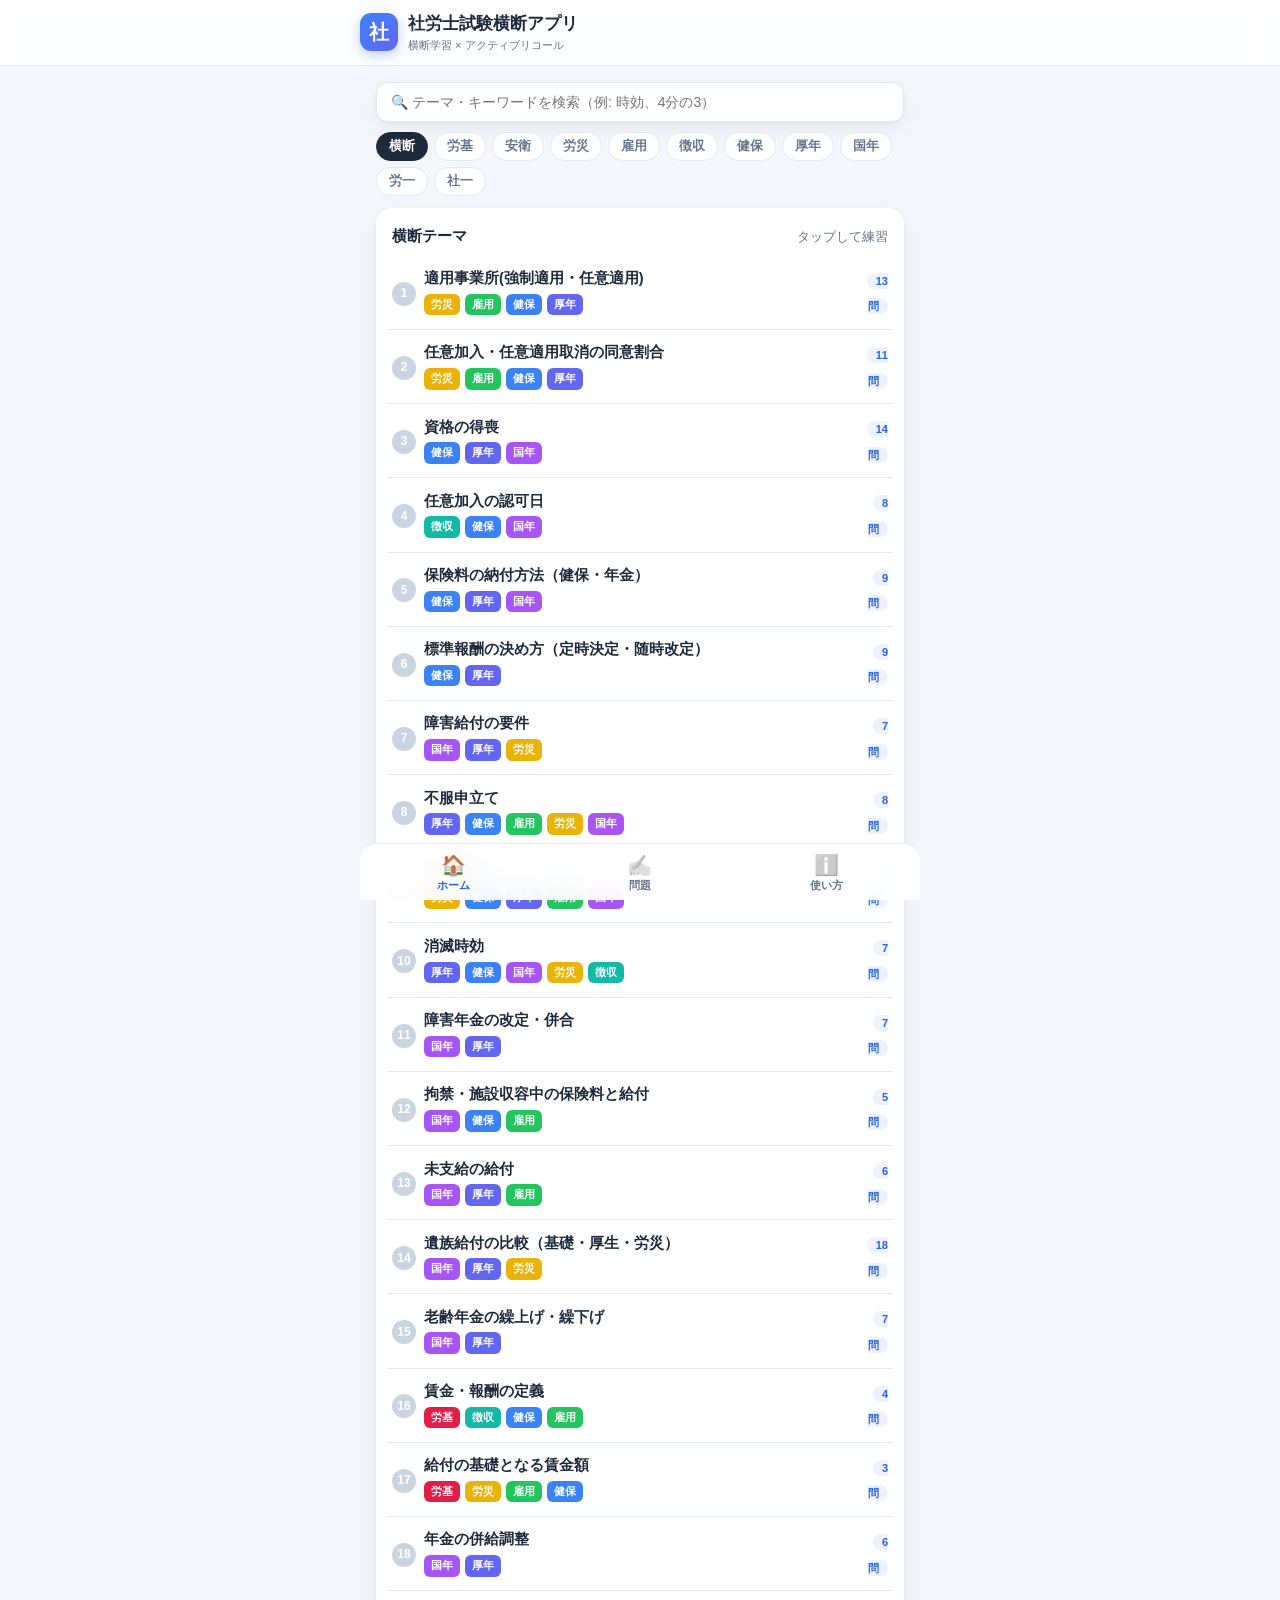
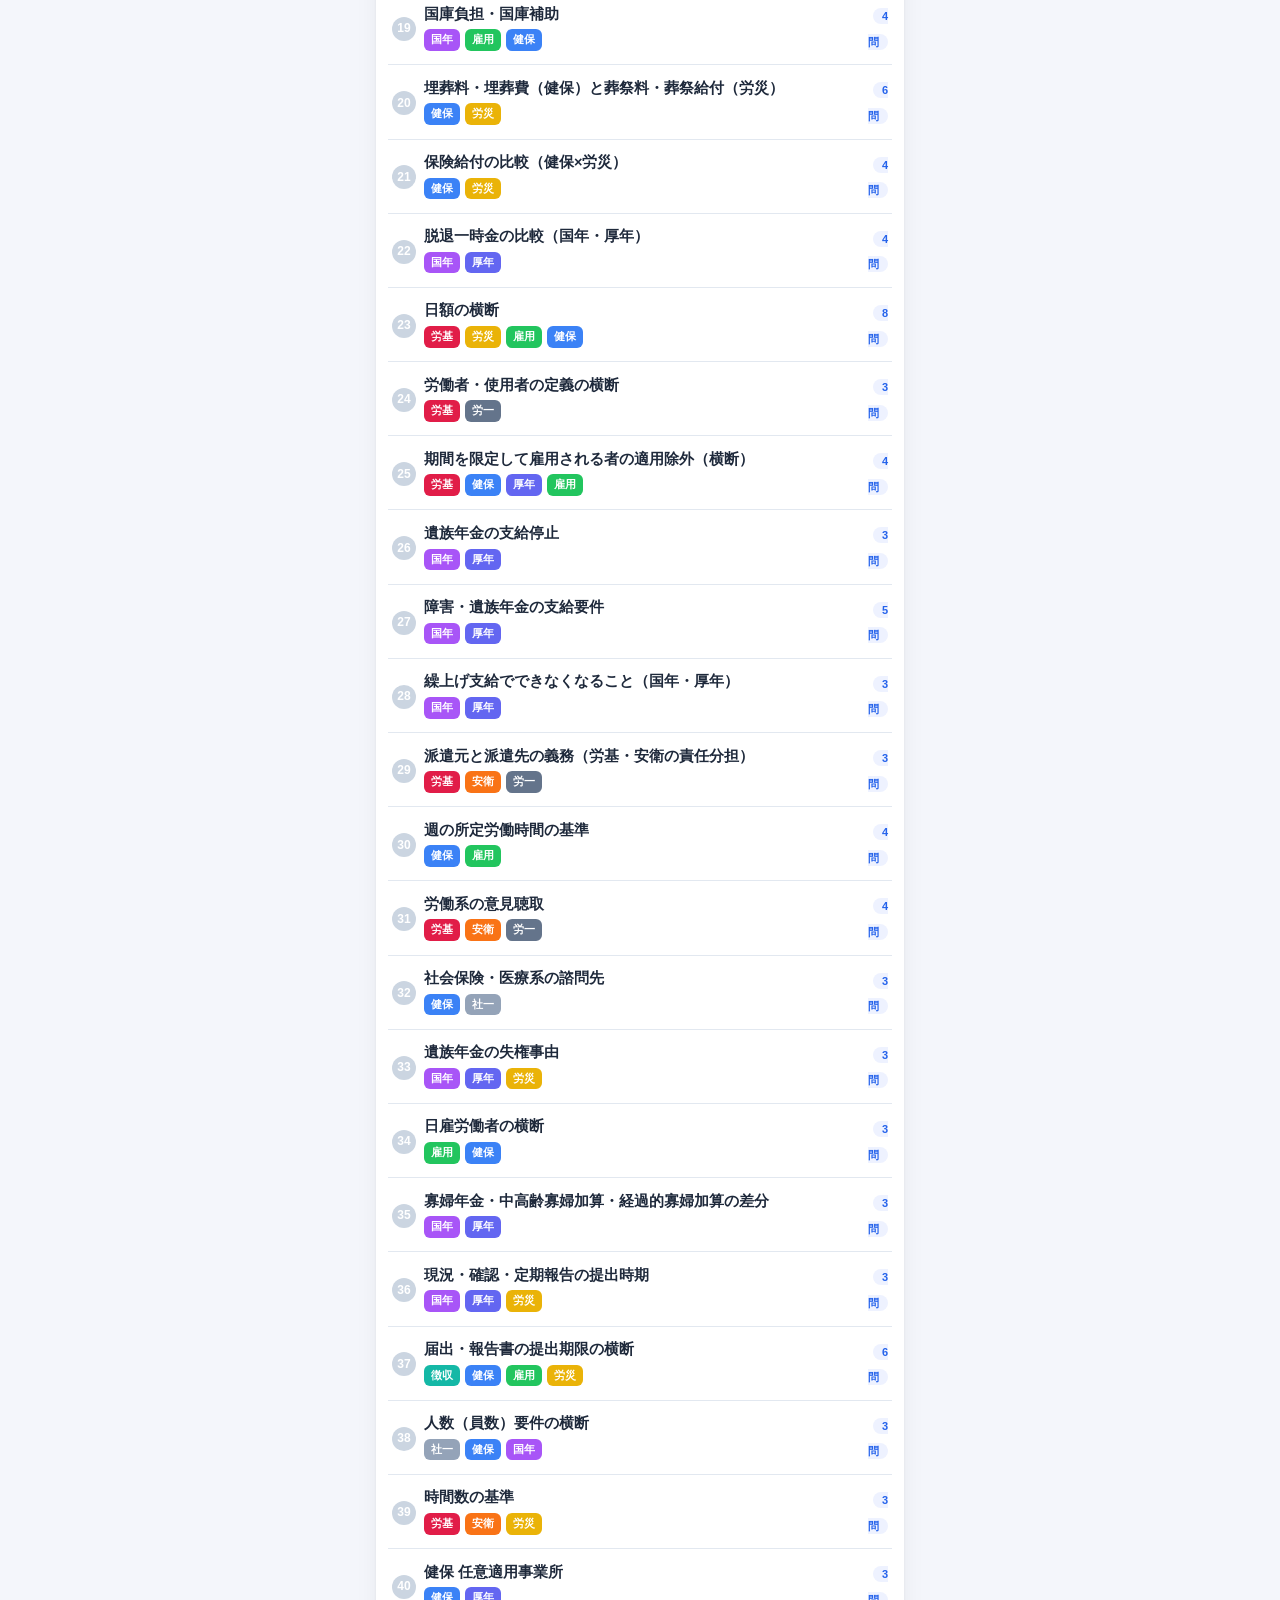
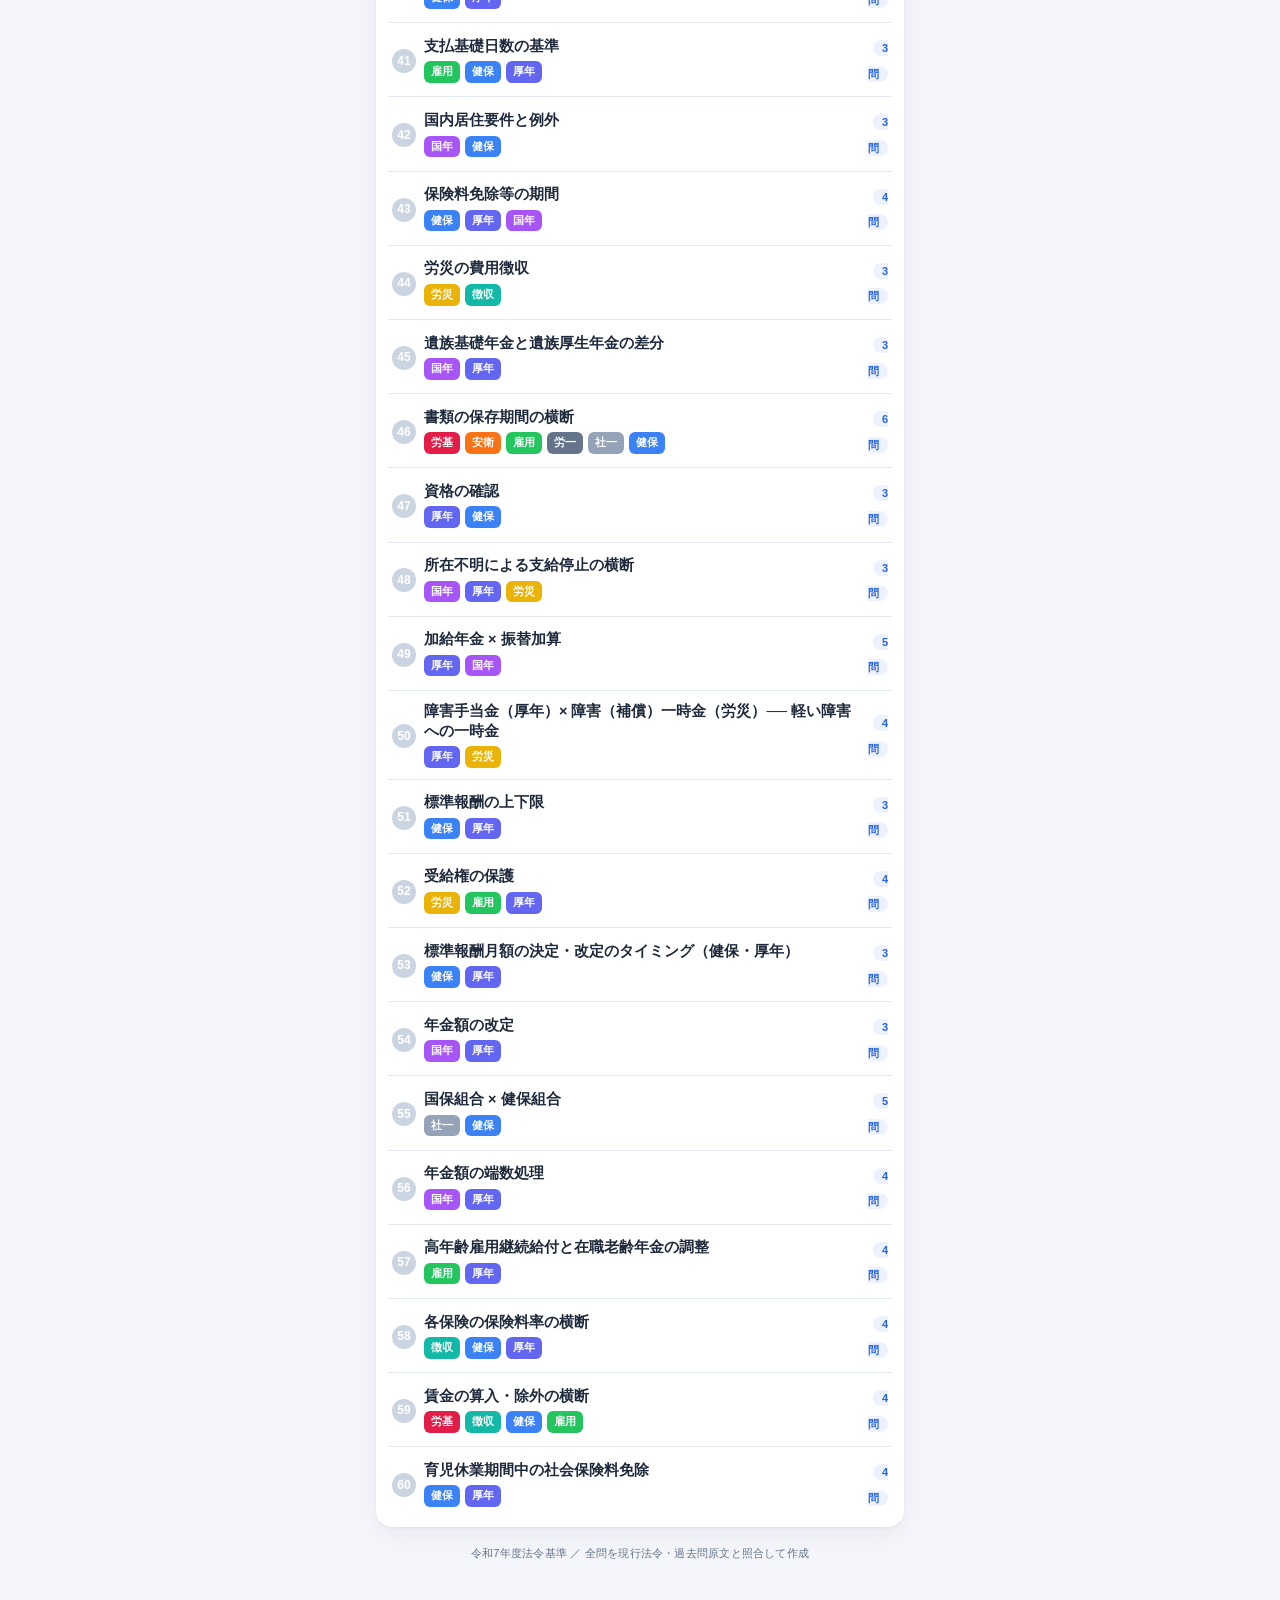
==== commit f0b626ed: "全テーマのタイトルからサブタイトルを除去・アプリ名を「社労士試験横断アプリ」へ変更 - title: '主題 ── 副題' 形式の138件から副題を一括除去 - 重複した『高齢者医療確保法』2件を内容" ====
--- a/index.html
+++ b/index.html
@@ -7,8 +7,8 @@
   <meta name="mobile-web-app-capable" content="yes" />
   <meta name="apple-mobile-web-app-capable" content="yes" />
   <meta name="apple-mobile-web-app-status-bar-style" content="default" />
-  <meta name="apple-mobile-web-app-title" content="横断宮殿" />
-  <title>社労士 横断宮殿</title>
+  <meta name="apple-mobile-web-app-title" content="横断アプリ" />
+  <title>社労士試験横断アプリ</title>
   <meta name="description" content="横断学習 × アクティブリコールで社労士試験に挑む学習アプリ" />
   <link rel="manifest" href="./manifest.webmanifest" />
   <link rel="apple-touch-icon" href="./icons/icon-192.png" />
@@ -21,8 +21,8 @@
     <div class="brand">
       <span class="logo">社</span>
       <div>
-        <h1>横断宮殿</h1>
-        <p class="tagline-sm">社労士 × 横断学習</p>
+        <h1>社労士試験横断アプリ</h1>
+        <p class="tagline-sm">横断学習 × アクティブリコール</p>
       </div>
     </div>
   </header>
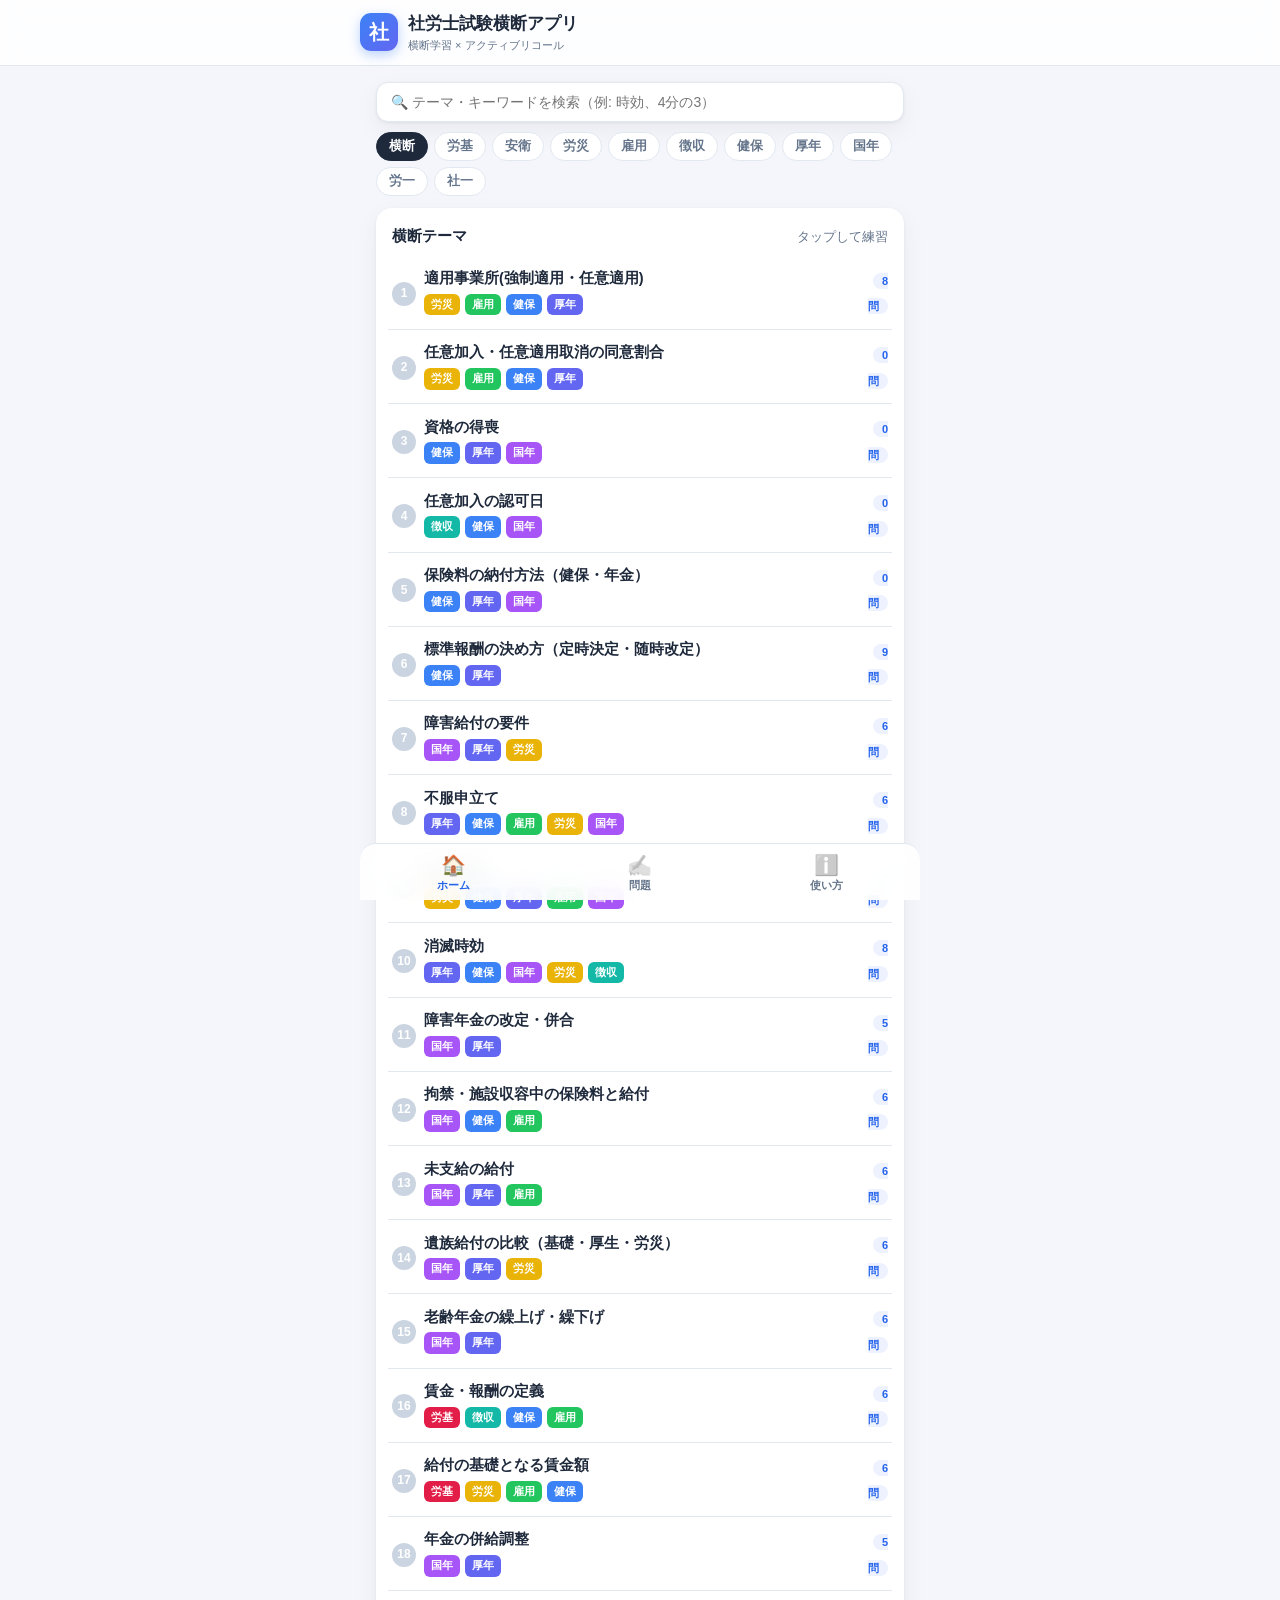
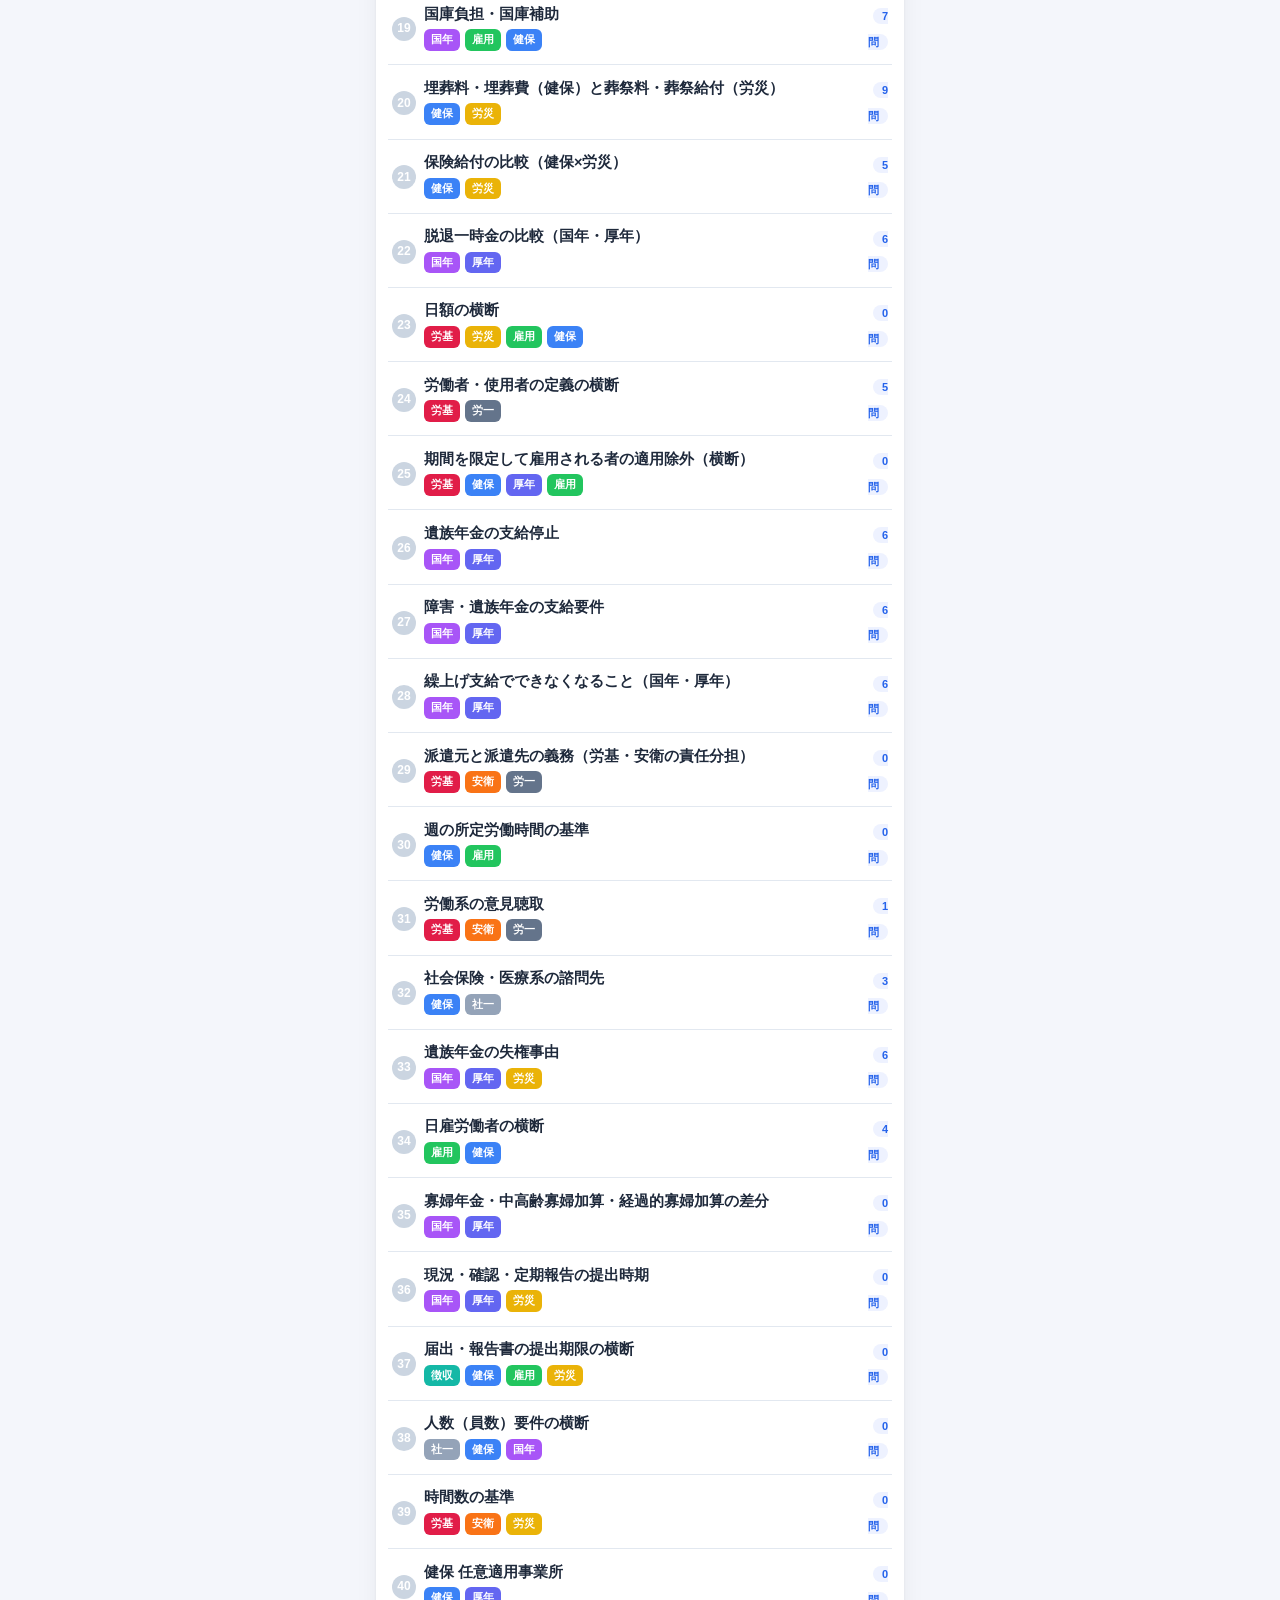
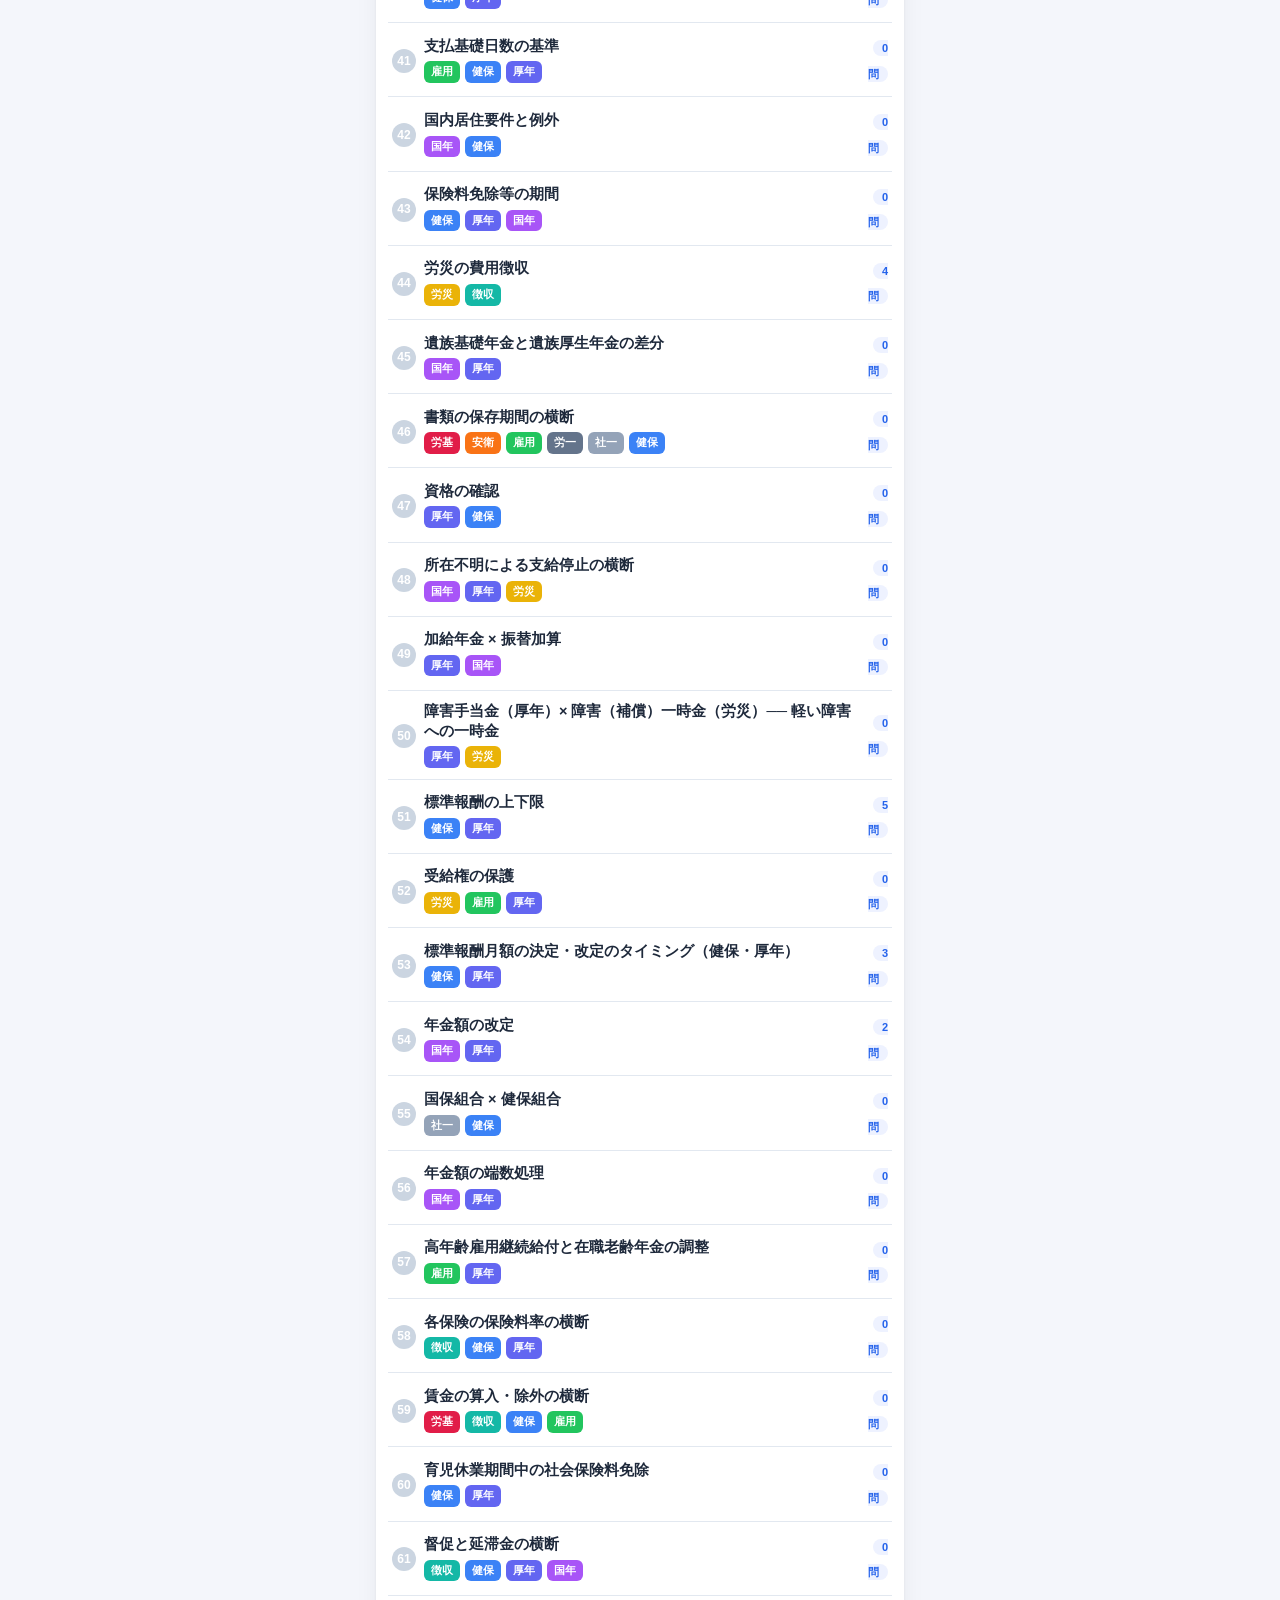
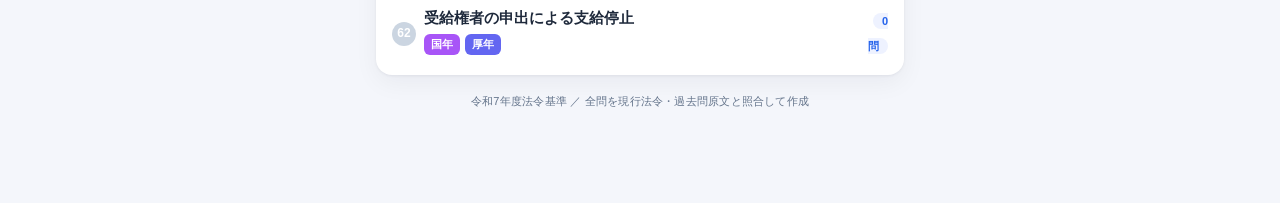
==== commit eaee118e: "アイコン仕上げ: apple-touch-icon(180)を参照・SWキャッシュに登録 Co-Authored-By: Claude Opus 4.8 (1M context) <noreply@a" ====
--- a/index.html
+++ b/index.html
@@ -11,7 +11,7 @@
   <title>社労士試験横断アプリ</title>
   <meta name="description" content="横断学習 × アクティブリコールで社労士試験に挑む学習アプリ" />
   <link rel="manifest" href="./manifest.webmanifest" />
-  <link rel="apple-touch-icon" href="./icons/icon-192.png" />
+  <link rel="apple-touch-icon" href="./icons/apple-touch-icon.png" />
   <link rel="icon" type="image/svg+xml" href="./icons/icon.svg" />
   <link rel="icon" type="image/png" sizes="192x192" href="./icons/icon-192.png" />
   <link rel="stylesheet" href="./styles.css" />
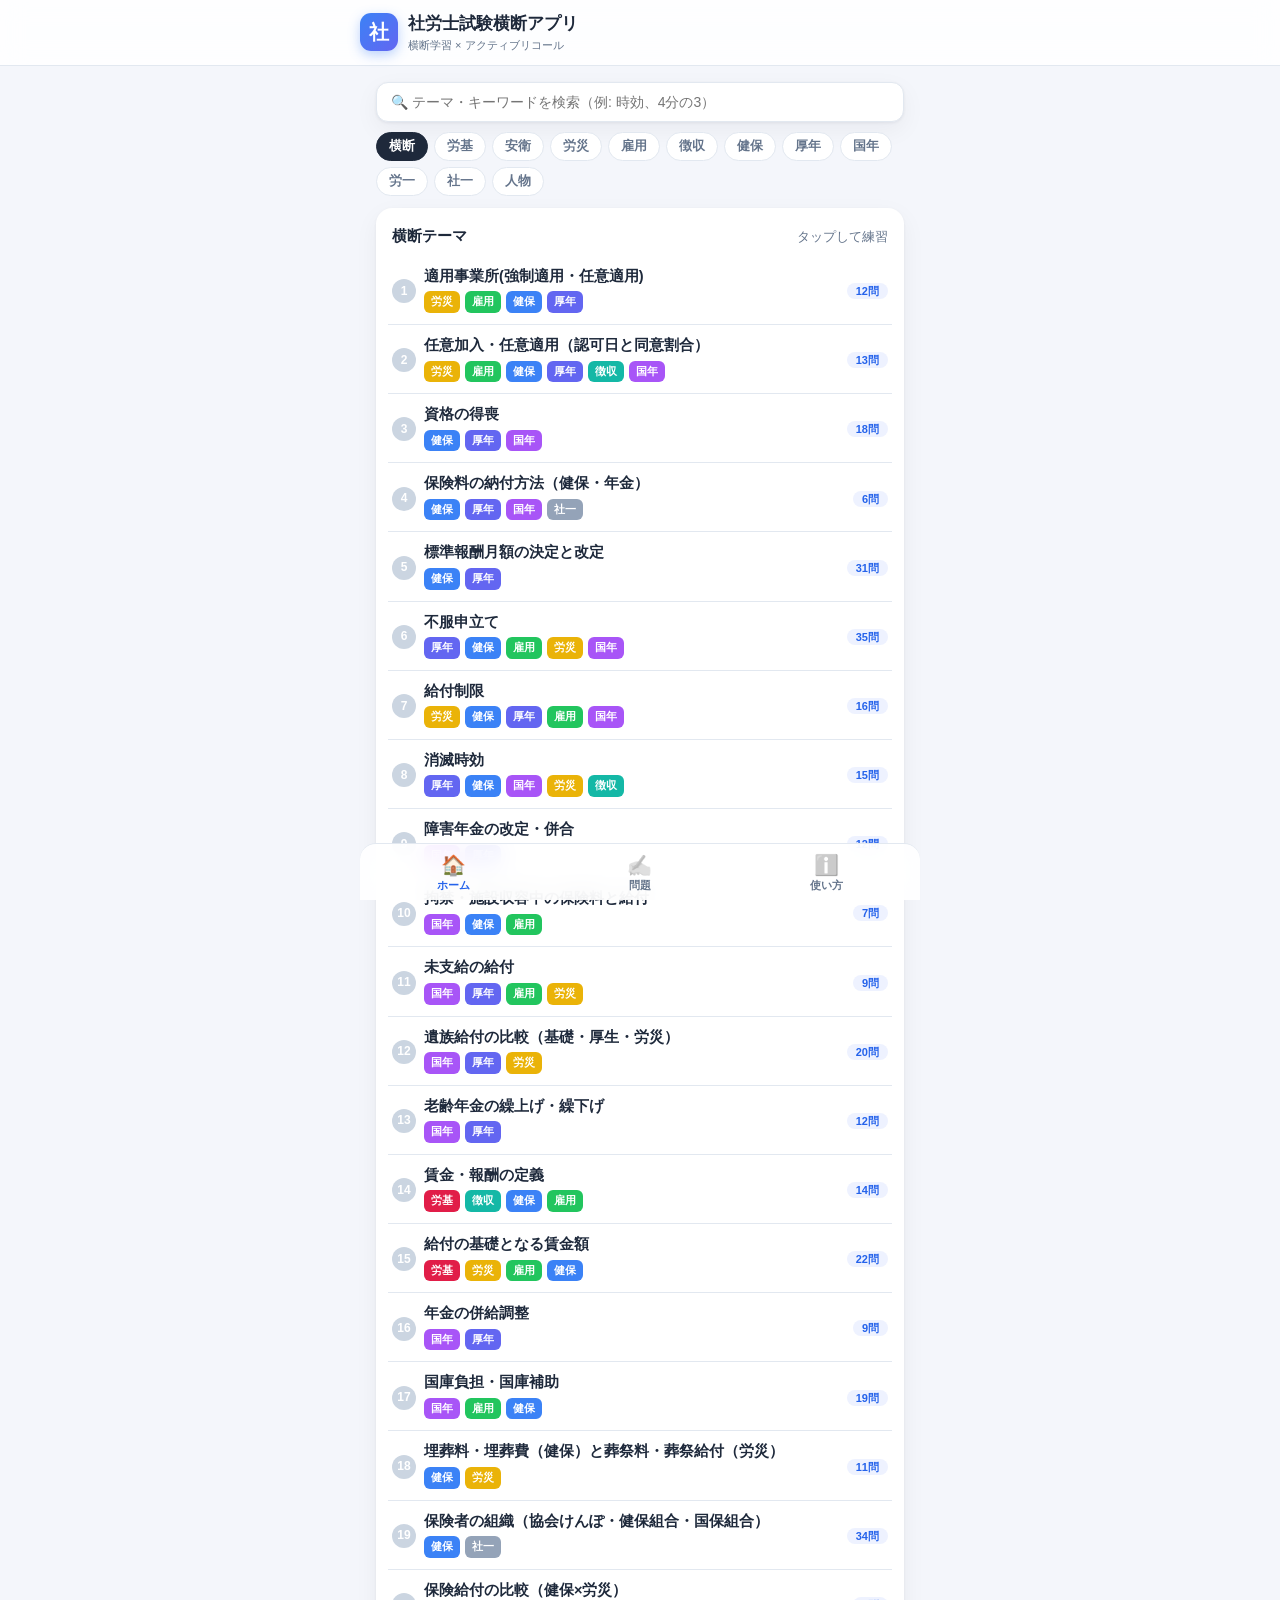
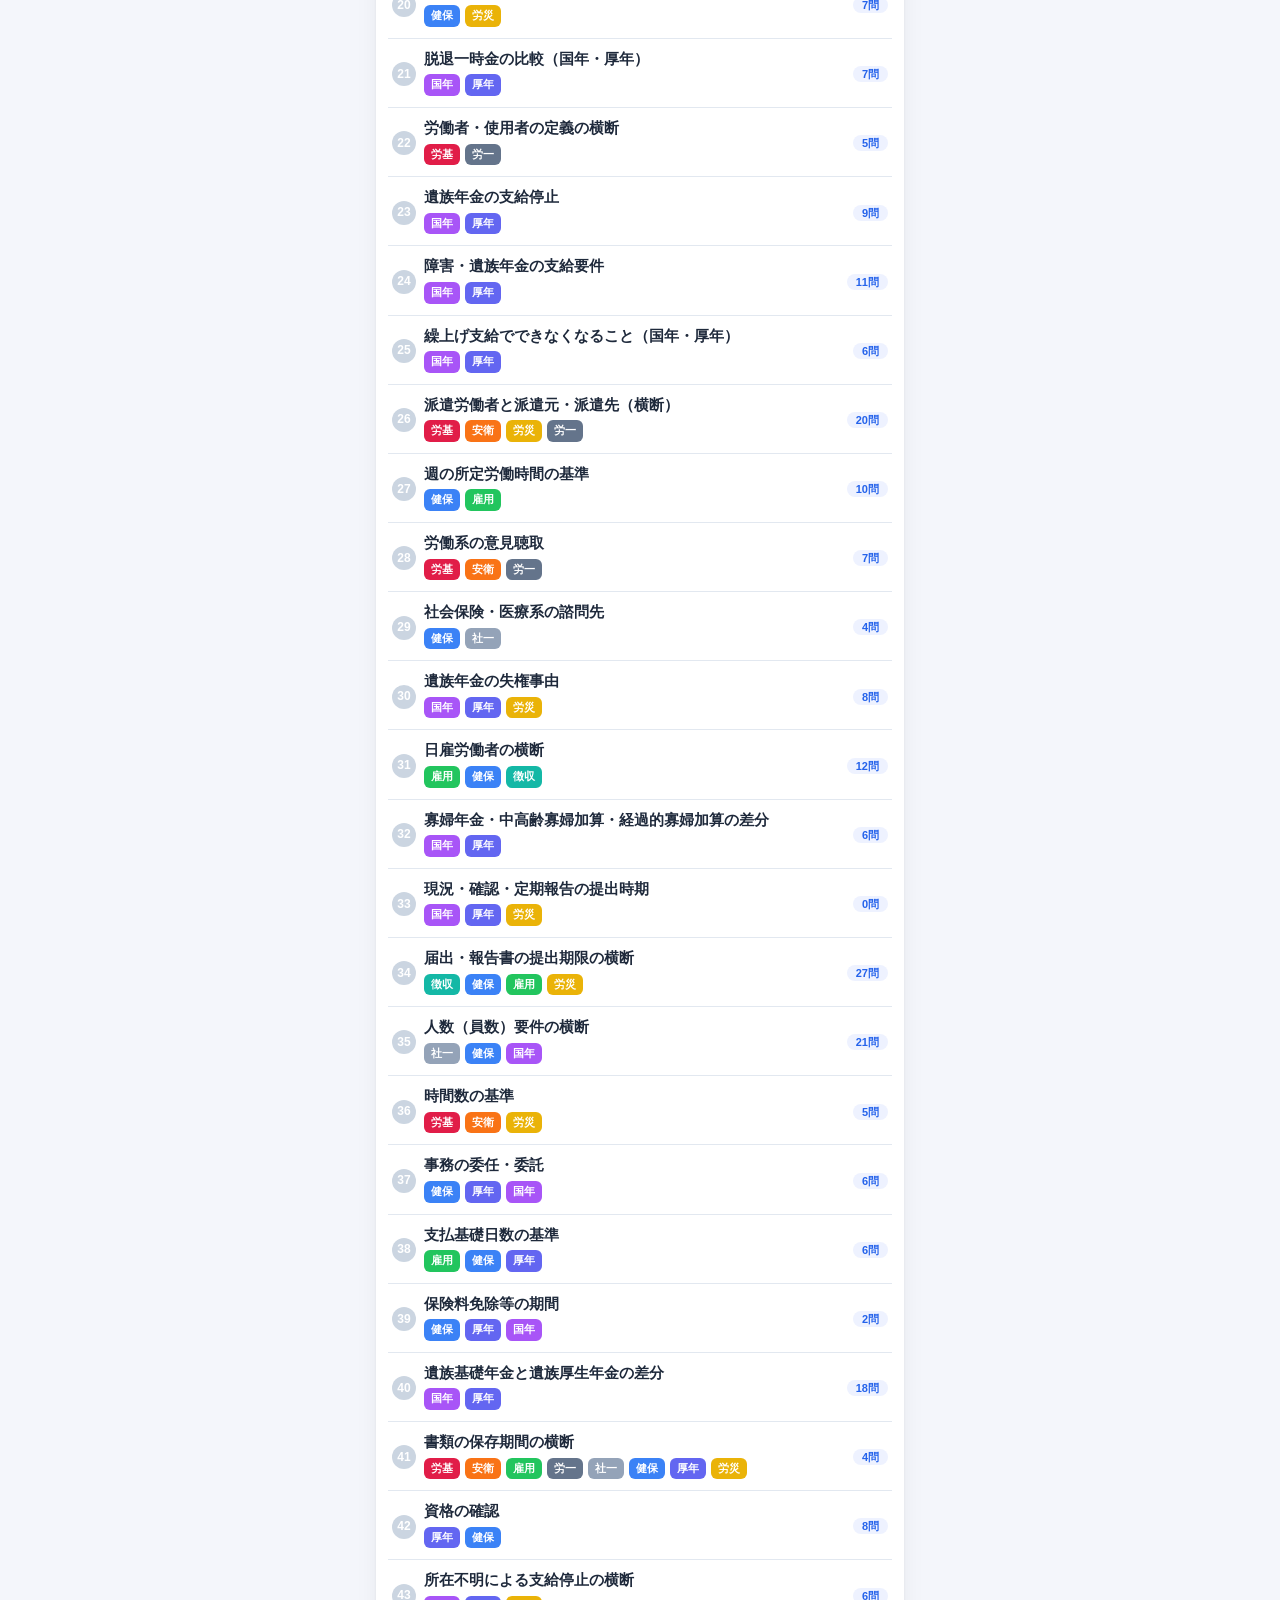
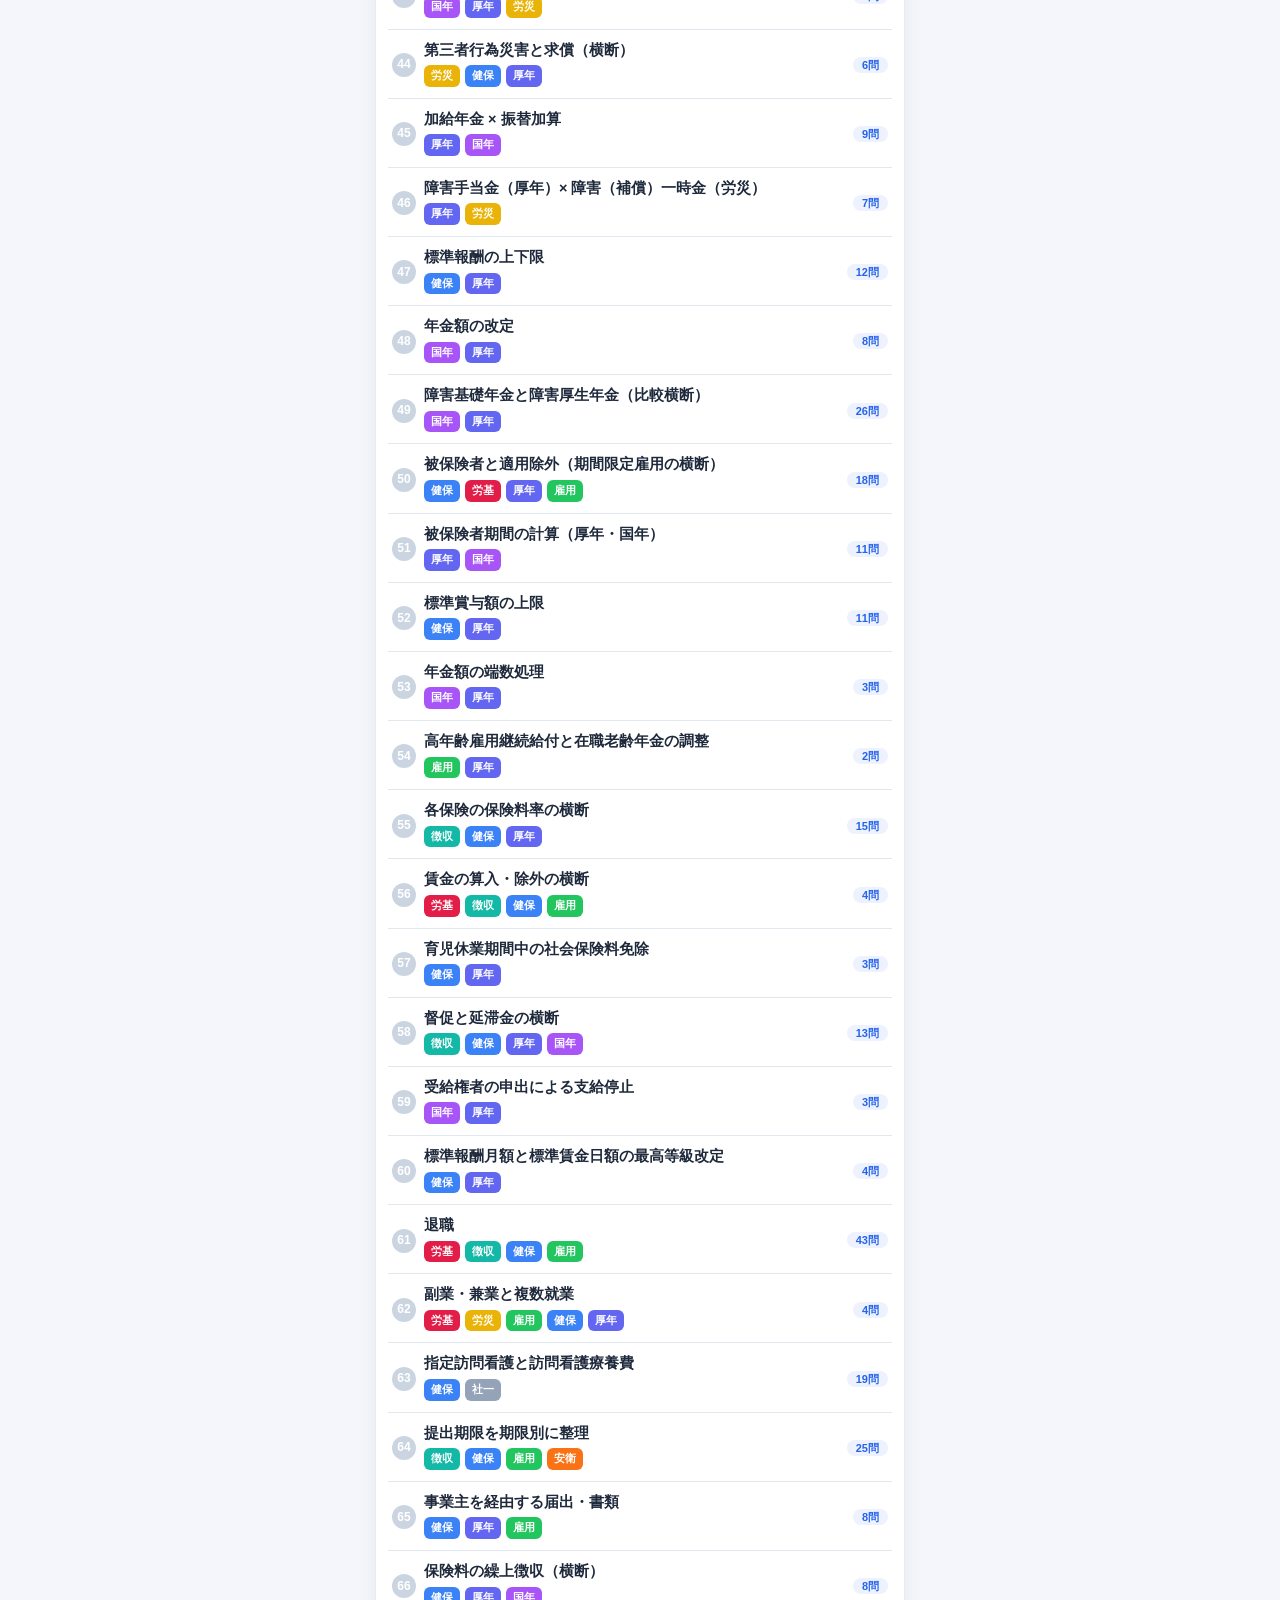
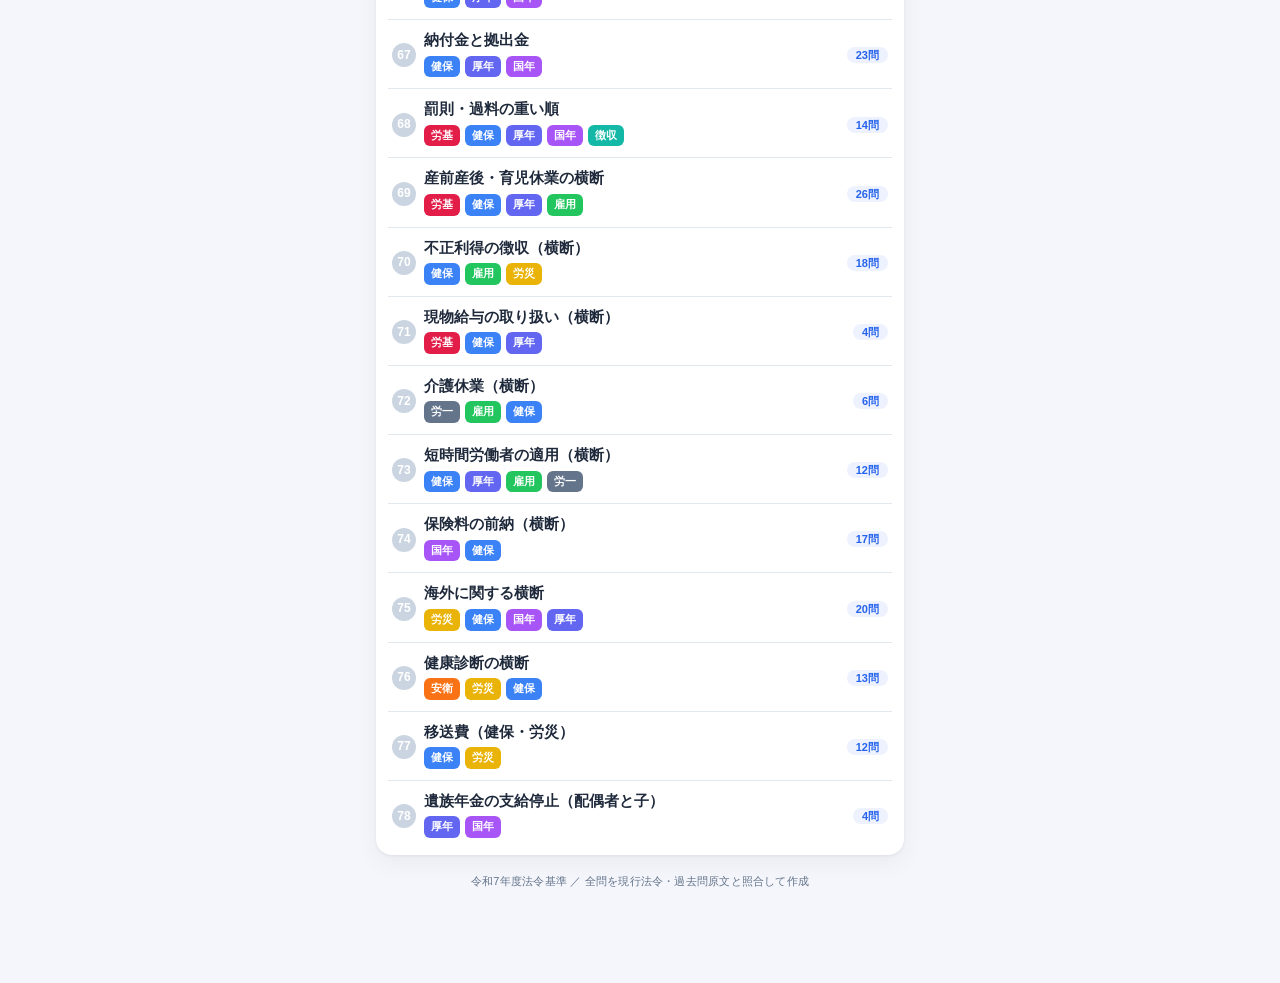
==== commit 53bbde97: "アプリアイコンを新デザイン(社労士試験 横断アプリ)に差替(192/512/apple-touch・旧icon.svg参照をPNGへ)・テーマ名頭の科目名プレフィックス42件を除去(安衛/労基/労災等" ====
--- a/index.html
+++ b/index.html
@@ -12,7 +12,6 @@
   <meta name="description" content="横断学習 × アクティブリコールで社労士試験に挑む学習アプリ" />
   <link rel="manifest" href="./manifest.webmanifest" />
   <link rel="apple-touch-icon" href="./icons/apple-touch-icon.png" />
-  <link rel="icon" type="image/svg+xml" href="./icons/icon.svg" />
   <link rel="icon" type="image/png" sizes="192x192" href="./icons/icon-192.png" />
   <link rel="stylesheet" href="./styles.css" />
 </head>
--- a/styles.css
+++ b/styles.css
@@ -86,7 +86,7 @@
 [data-theme="dark"] .pt-story { color: #e2e8f0; }
 [data-theme="dark"] .pt-head { color: #c4b5fd; }
 
-/* ---- 制度のホンネ(差分セリフ) ---- */
+/* ---- 制度のポイント解説(差分セリフ) ---- */
 .voices { margin: 12px 0 0; padding: 12px 14px; border-radius: 12px; background: #f8fafc; border: 1px solid var(--line); }
 .vc-head { font-weight: 800; font-size: 13.5px; color: #334155; margin-bottom: 8px; }
 .vc-row { display: grid; grid-template-columns: auto 1fr; gap: 8px; align-items: start; margin-bottom: 10px; }
@@ -96,6 +96,12 @@
   object-fit: cover; object-position: center top;
   border: 2px solid var(--vc, #64748b); background: #fff;
 }
+/* 画像未作成のときの枠だけ確保するプレースホルダ(人物横断のイラスト用) */
+.vc-face.vc-ph {
+  border-style: dashed; border-color: var(--vc, #cbd5e1);
+  background: repeating-linear-gradient(45deg, #f8fafc, #f8fafc 4px, #eef2f7 4px, #eef2f7 8px);
+}
+.vc-face.vc-ph::after { content: "人"; display: flex; align-items: center; justify-content: center; height: 100%; color: var(--vc, #94a3b8); font-size: 13px; font-weight: 800; }
 .vc-name {
   text-align: center; font-size: 10.5px; font-weight: 800; color: #fff; line-height: 1.2;
   background: var(--vc, #64748b); border-radius: 8px; padding: 2px 6px;
@@ -230,7 +236,7 @@
 .topic-card:active { transform: scale(.99); border-color: var(--line); }
 .topic-head { display: flex; align-items: center; justify-content: space-between; }
 .topic-head h3 { margin: 0; font-size: 16px; }
-.pill { background: #eef2ff; color: var(--brand-d); border-radius: 999px; font-size: 11px; font-weight: 700; padding: 2px 9px; }
+.pill { background: #eef2ff; color: var(--brand-d); border-radius: 999px; font-size: 11px; font-weight: 700; padding: 2px 9px; white-space: nowrap; flex: none; }
 .topic-prog { display: flex; align-items: center; gap: 8px; margin-top: 10px; }
 .mini-track { flex: 1; height: 6px; background: #eef2f7; border-radius: 99px; overflow: hidden; }
 .mini-fill { height: 100%; background: linear-gradient(90deg, var(--brand), #6366f1); }
@@ -333,6 +339,7 @@
 }
 /* 語句単位の赤シート(太字だけ隠す。Anki方式) */
 table.cmp td.wordcloze { white-space: normal; }
+.nbr { white-space: nowrap; }
 table.cmp td.wordcloze .cloze {
   border-radius: 3px; padding: 0 2px; font-weight: 700;
   transition: background .12s, color .12s;
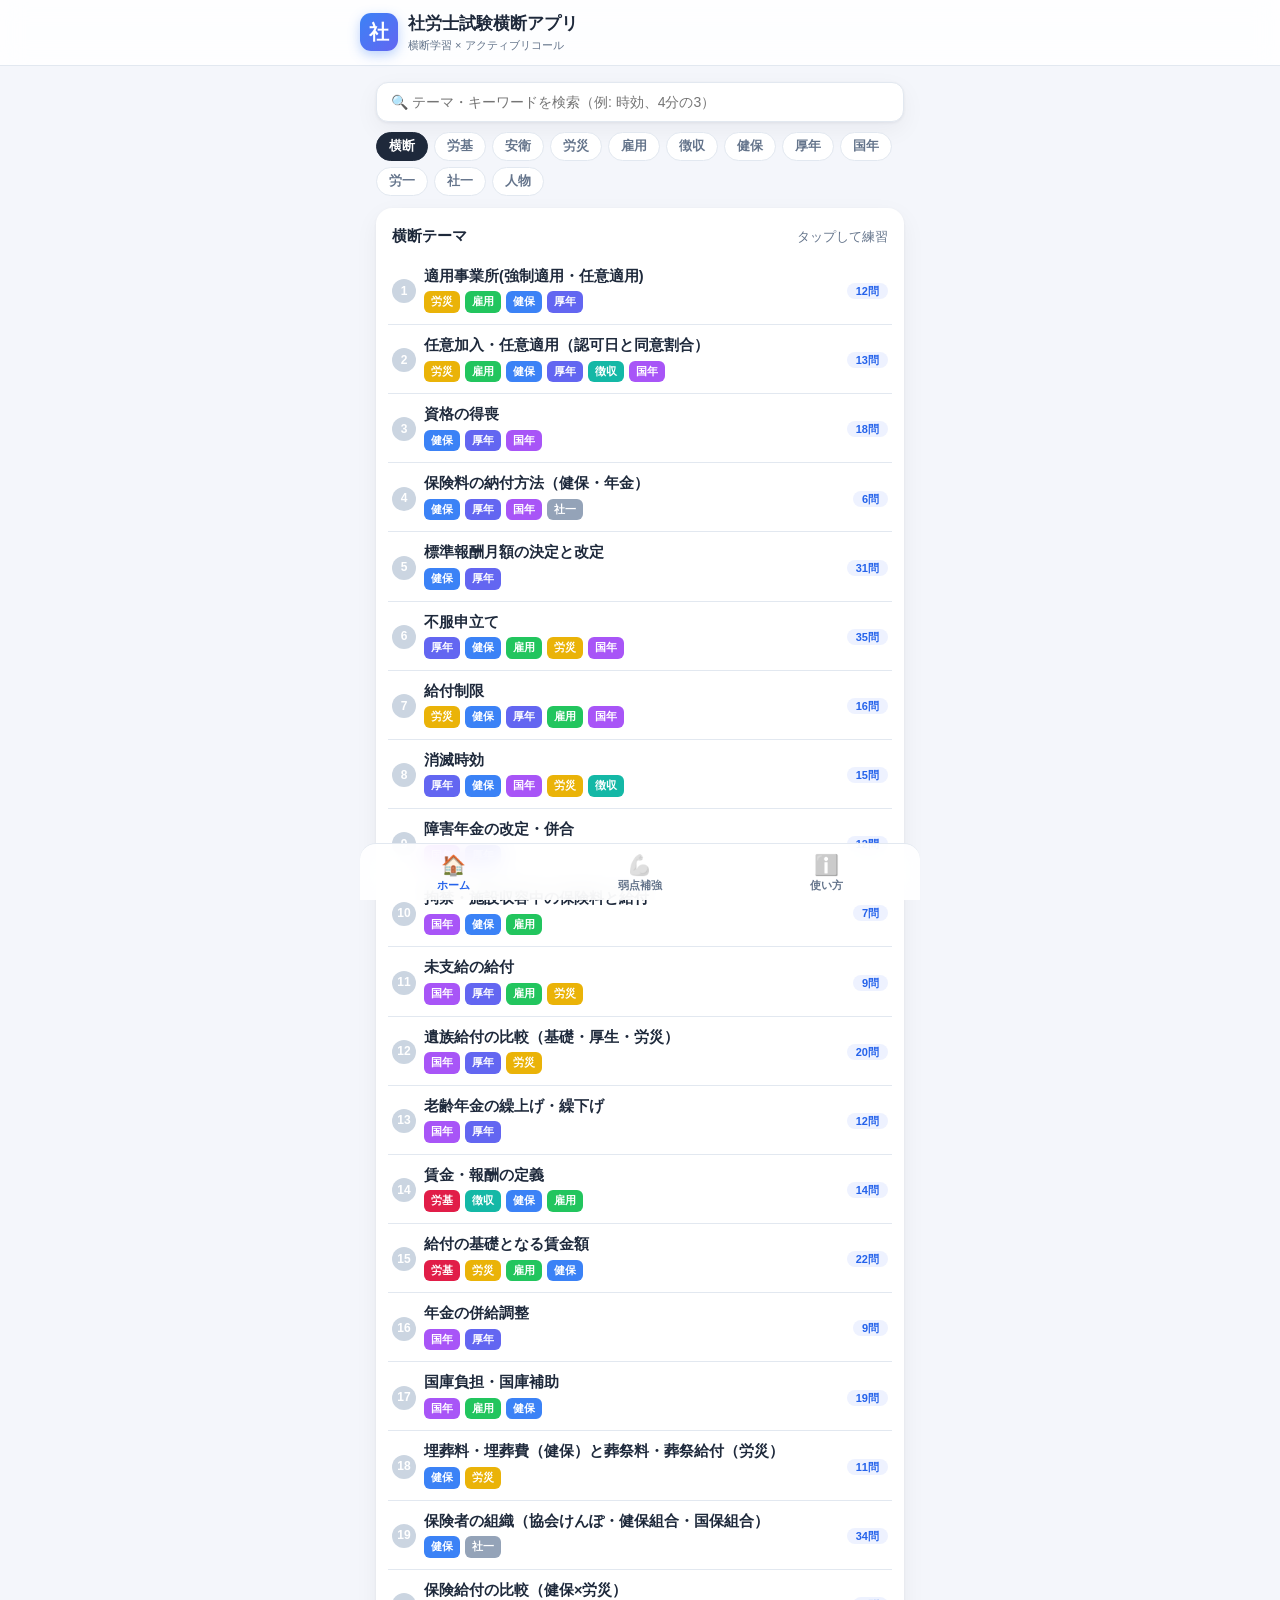
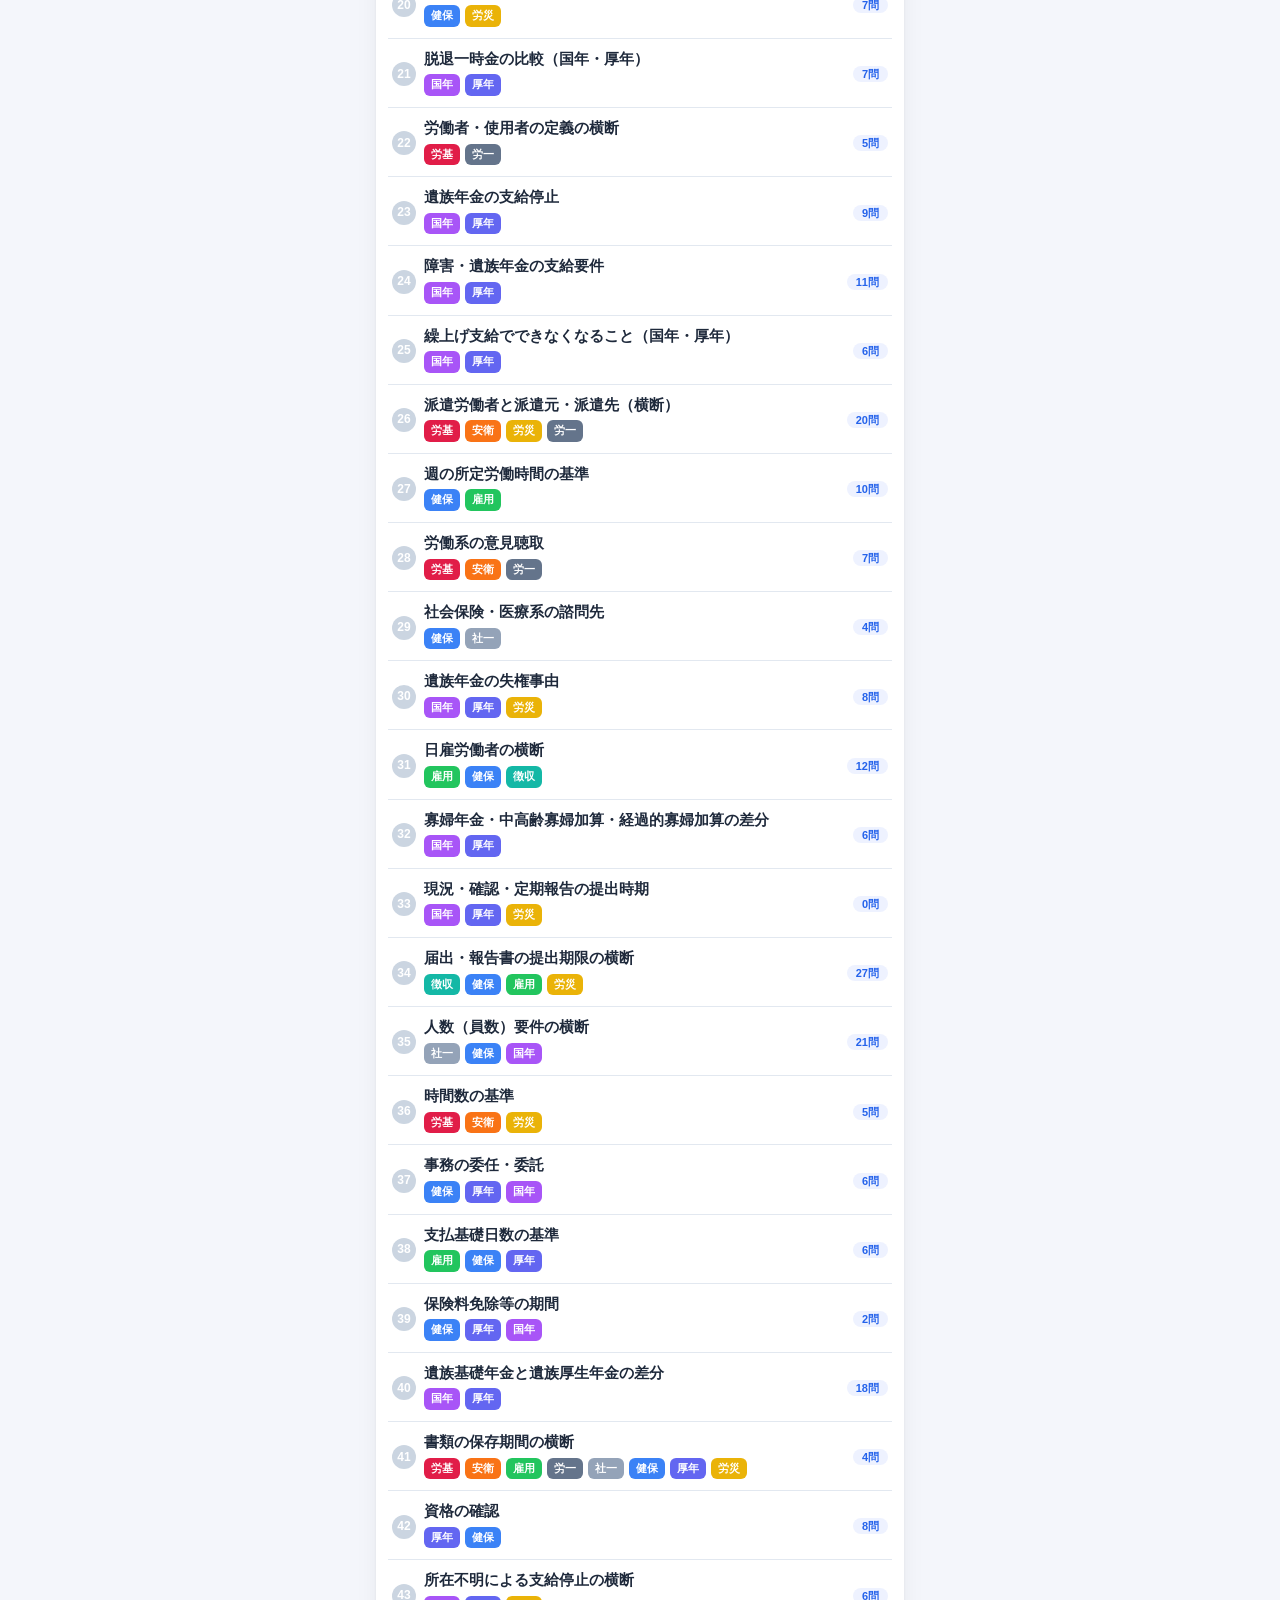
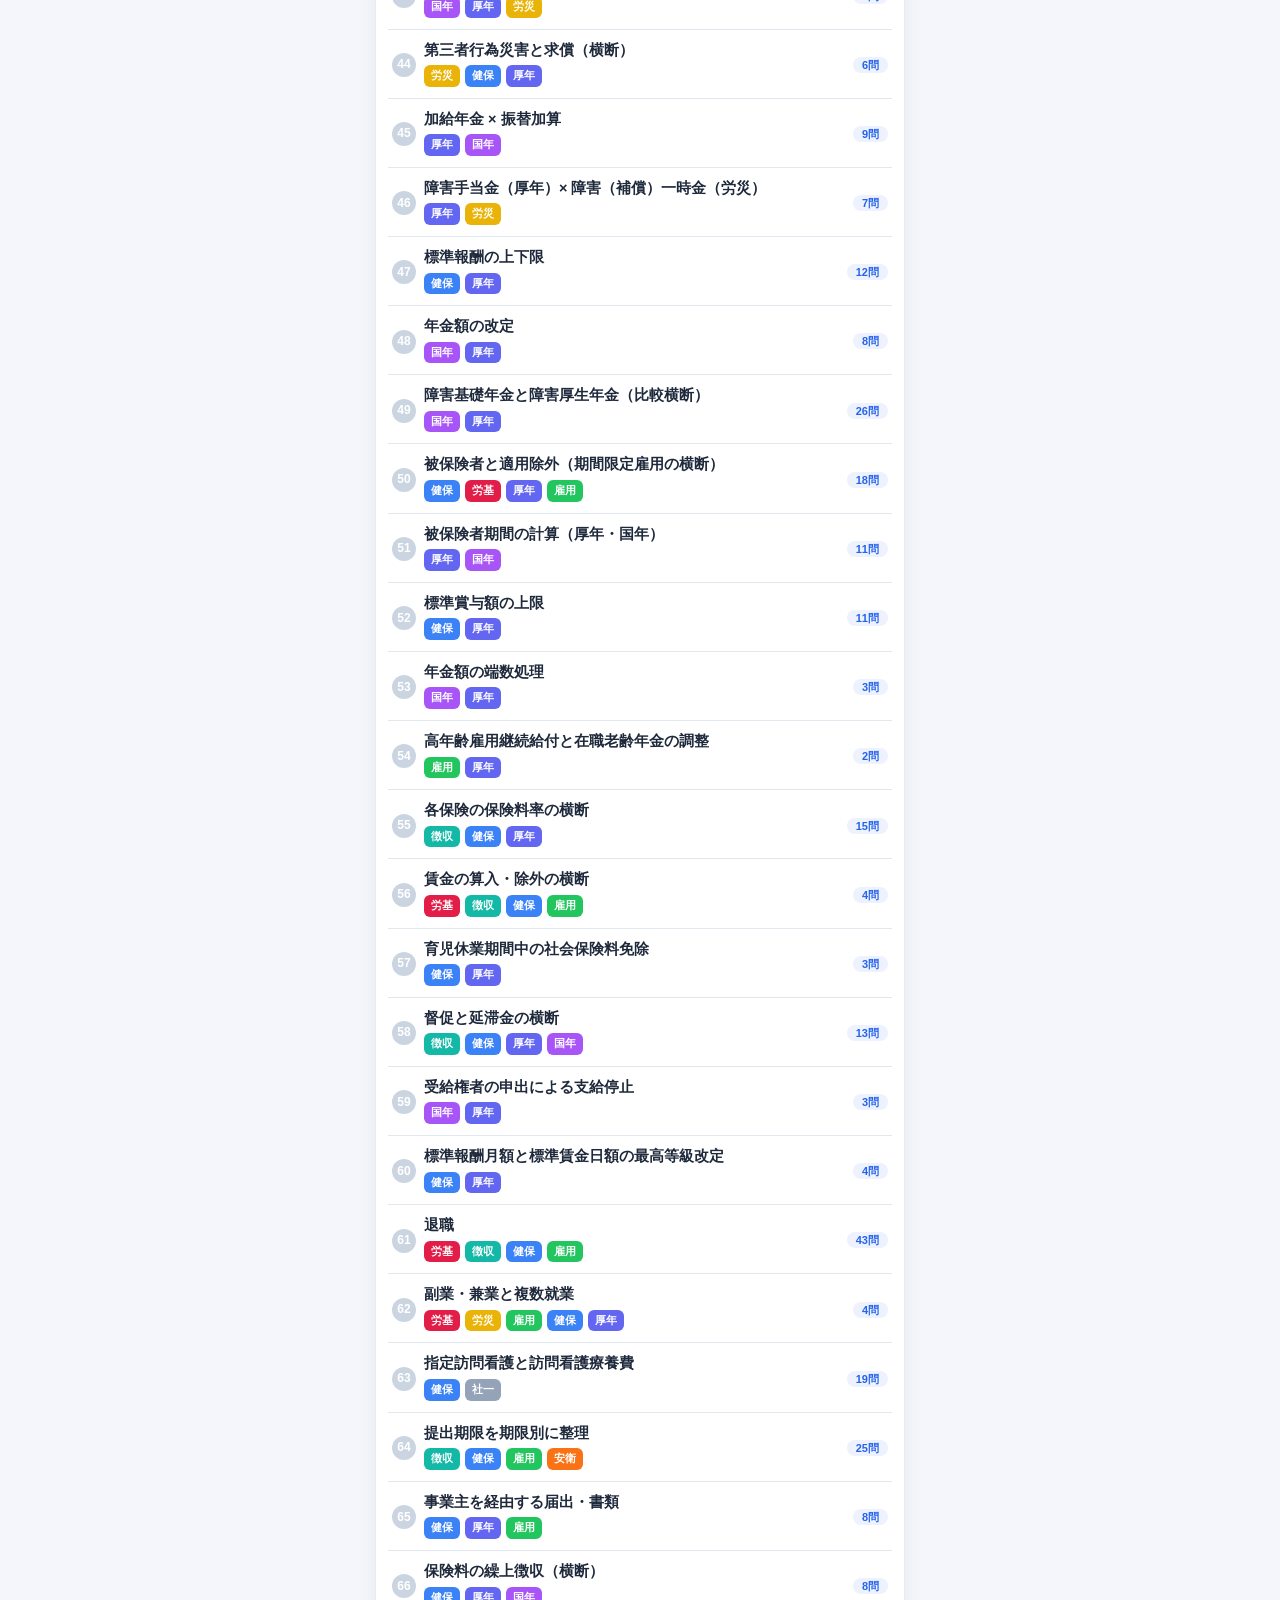
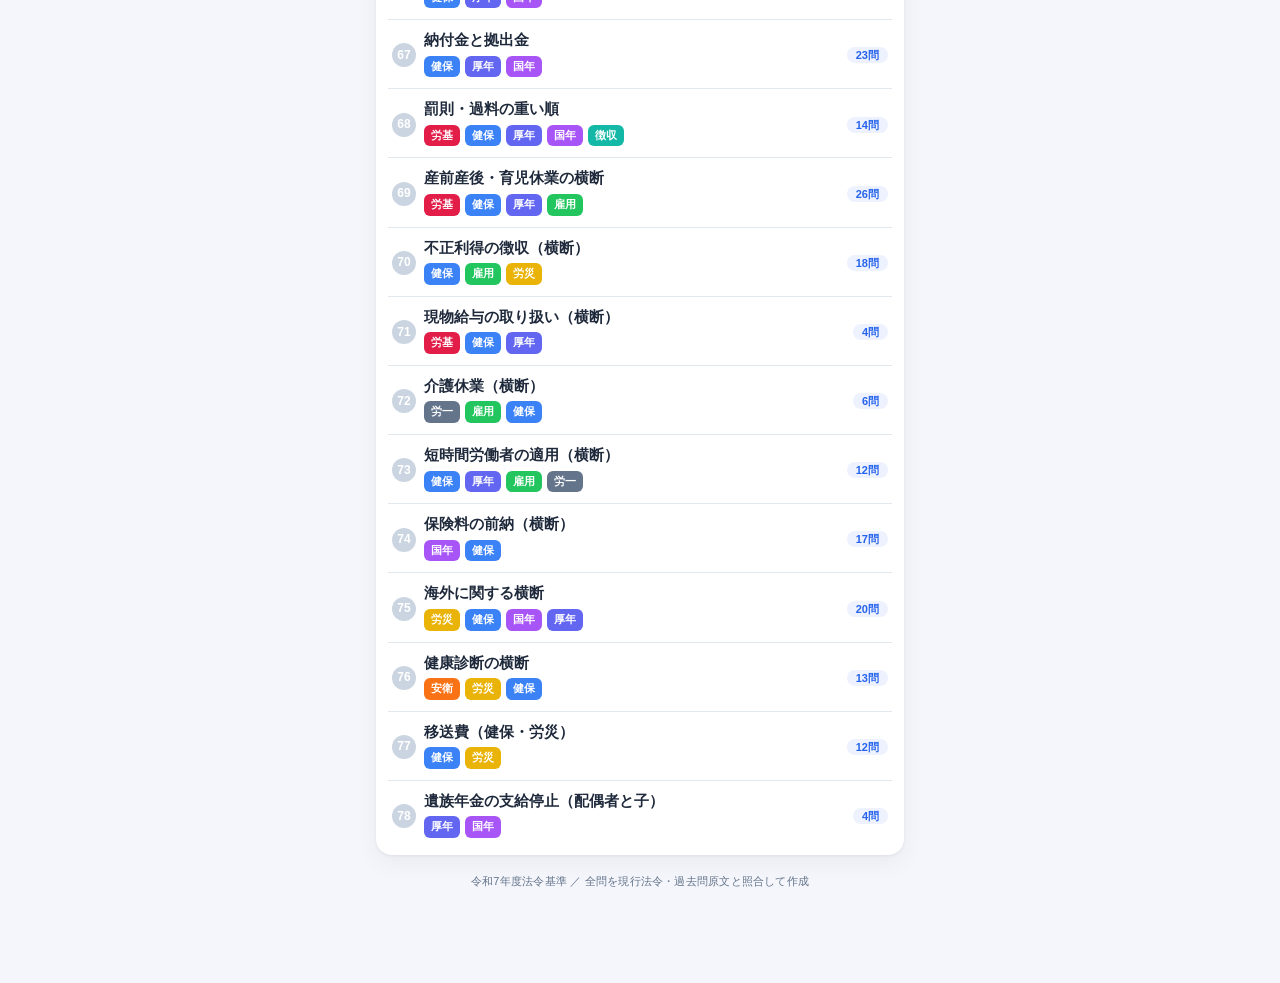
==== commit e5d0fd58: "「問題」タブを「弱点補強」に改名(💪)し誤答のみを集約: ○×回答を永続記録(誤答でlapses++=弱点化/正解で解除)・ナビ無パラメータ時は弱点のみ全件出題・空表示と使い方を更新" ====
--- a/index.html
+++ b/index.html
@@ -30,7 +30,7 @@
 
   <nav class="bottom-nav">
     <button class="nav-item active" data-route="home"><span class="ni-ico">🏠</span><span>ホーム</span></button>
-    <button class="nav-item" data-route="review"><span class="ni-ico">✍️</span><span>問題</span></button>
+    <button class="nav-item" data-route="review"><span class="ni-ico">💪</span><span>弱点補強</span></button>
     <button class="nav-item" data-route="info"><span class="ni-ico">ℹ️</span><span>使い方</span></button>
   </nav>
 
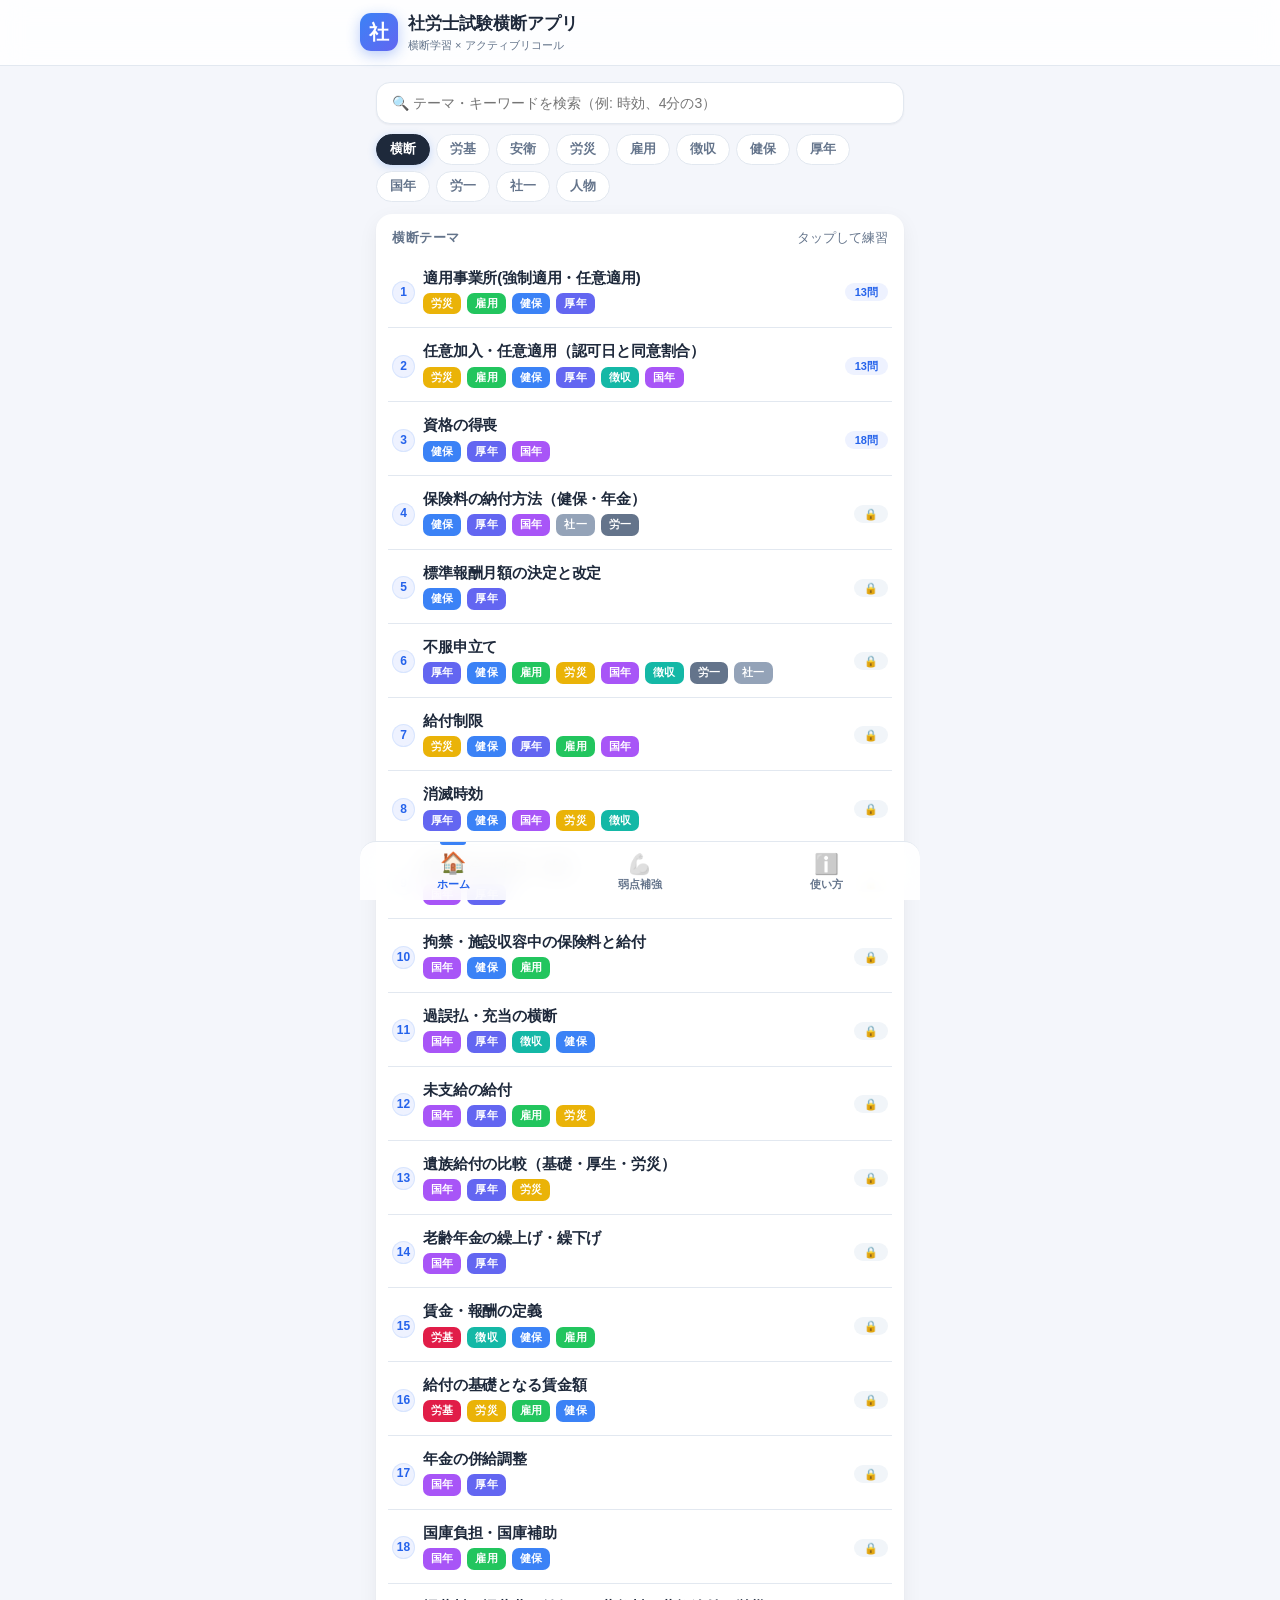
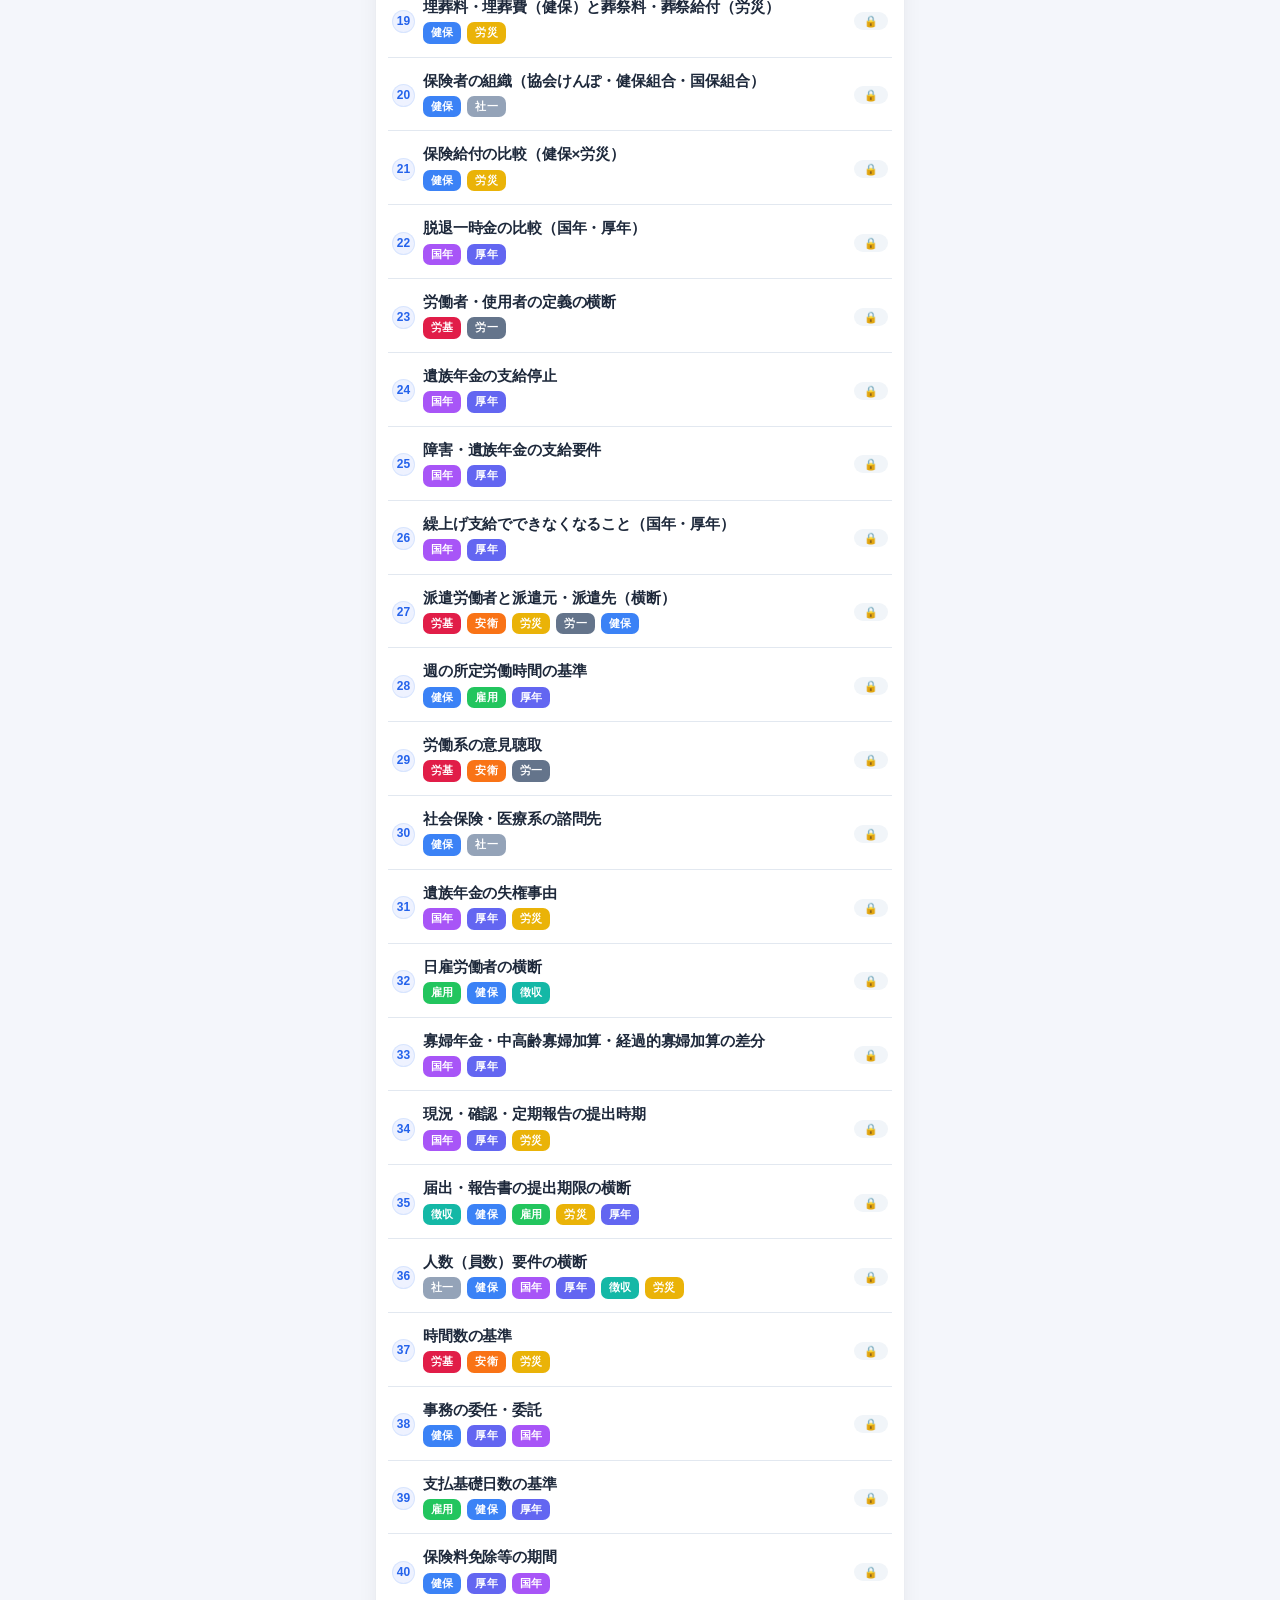
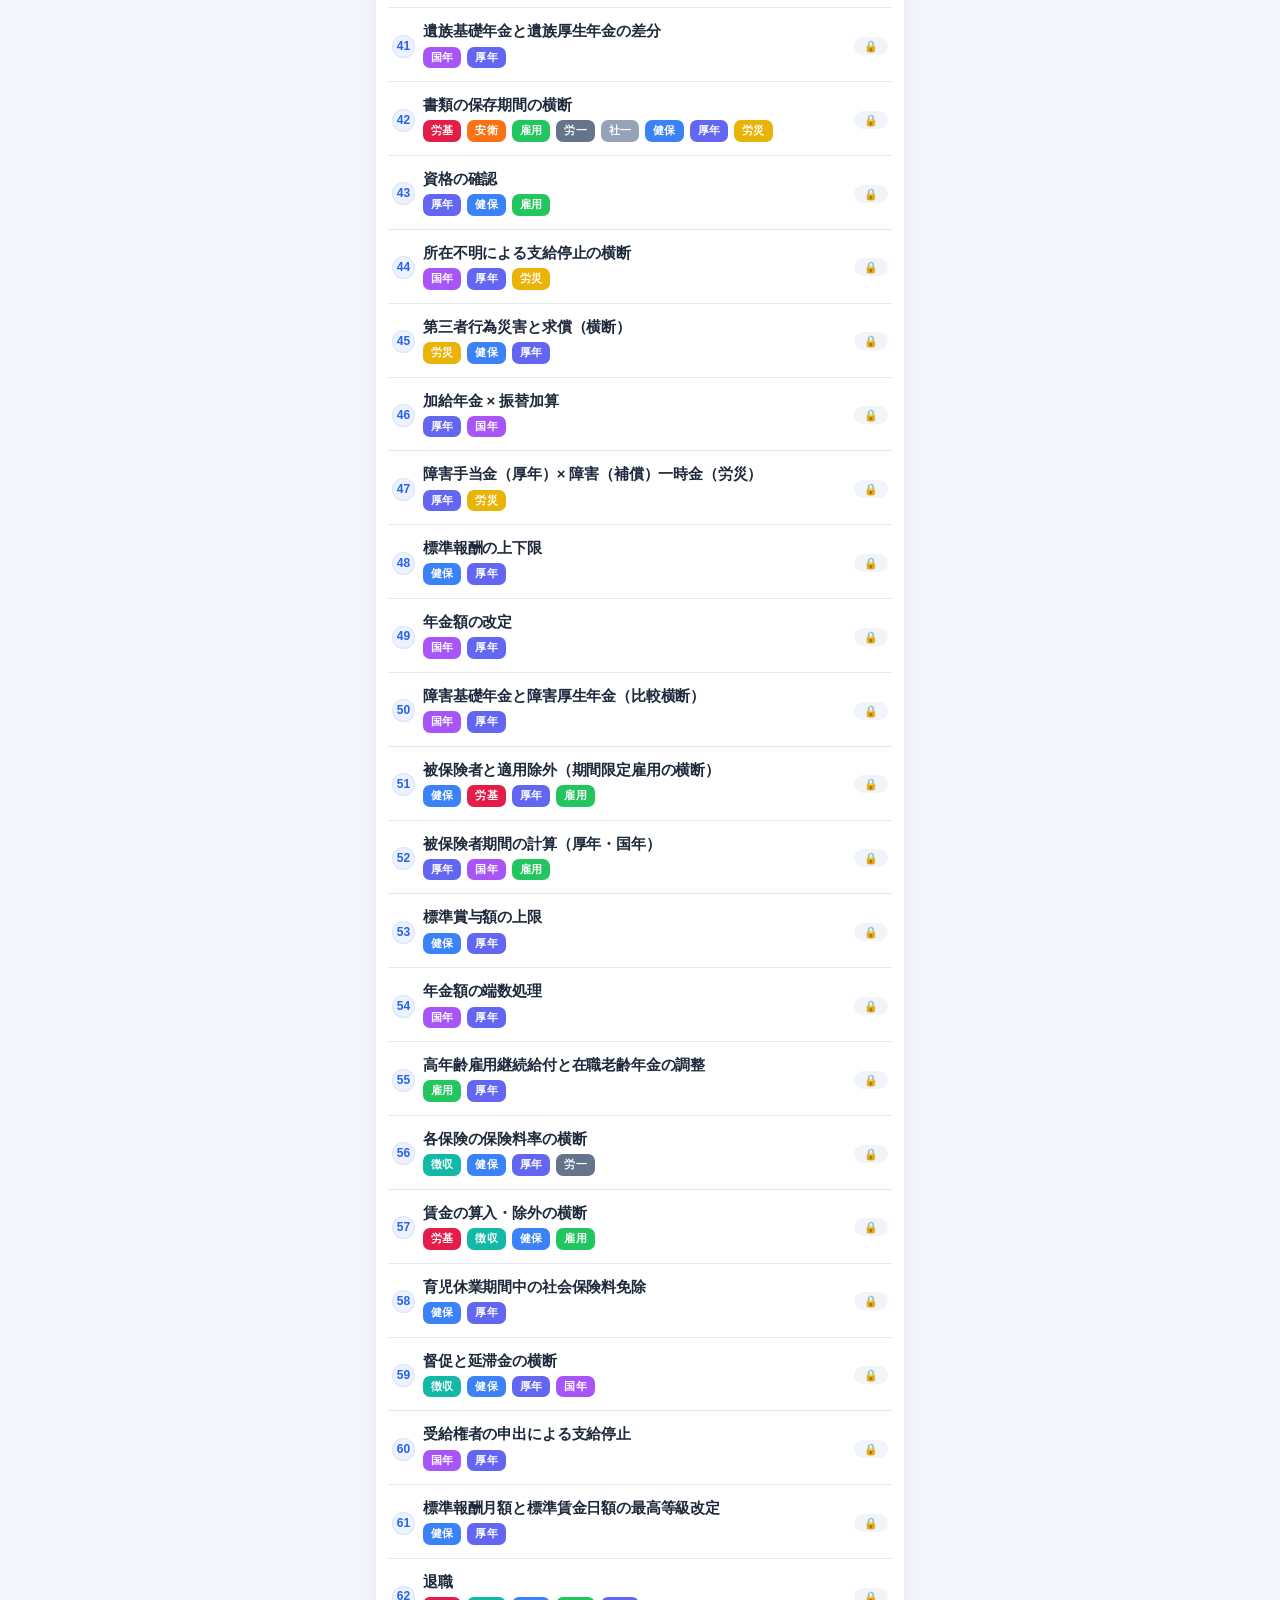
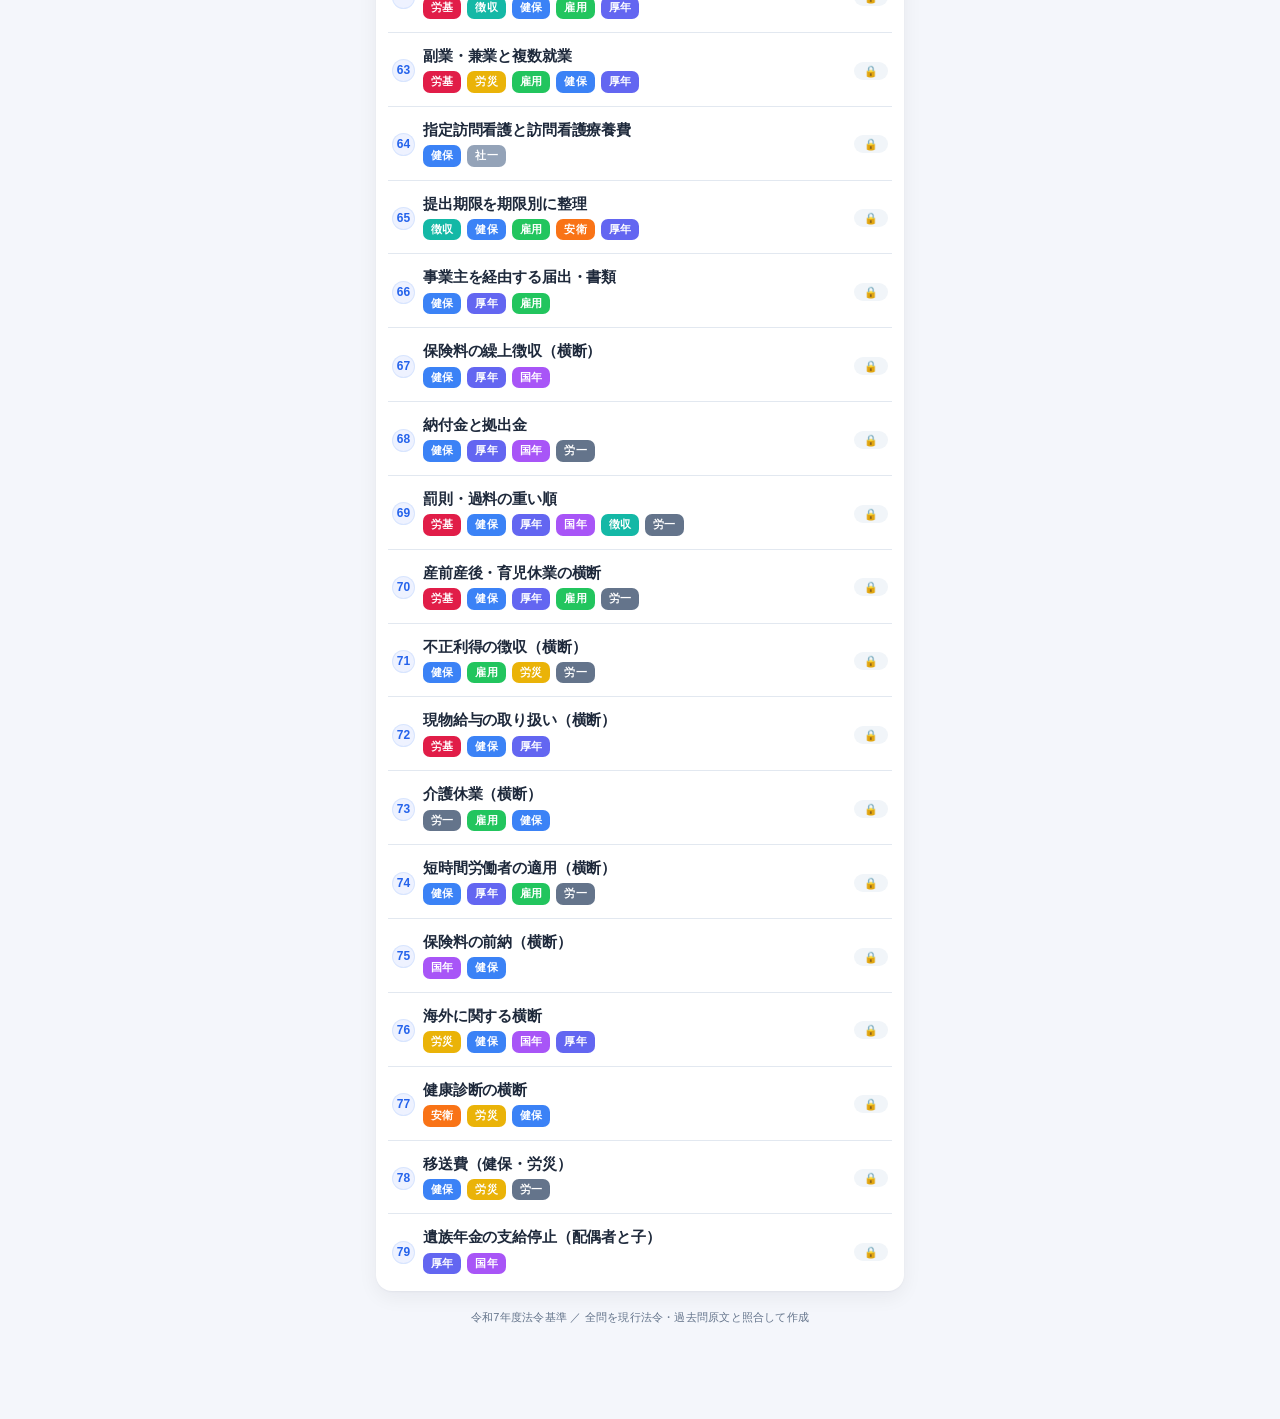
==== commit ab924efd: "IAP対応のパッケージ準備: 課金ブリッジjs/billing.js(cordova-plugin-purchase=CdvPurchaseがある時だけ作動・Web版は無害・商品ID pro_all_" ====
--- a/index.html
+++ b/index.html
@@ -40,5 +40,6 @@
   <script src="./js/charts.js"></script>
   <script src="./js/import.js"></script>
   <script src="./js/app.js"></script>
+  <script src="./js/billing.js"></script>
 </body>
 </html>
--- a/styles.css
+++ b/styles.css
@@ -719,3 +719,70 @@
   background: none; border: 1px solid var(--line); border-radius: 9px;
   padding: 7px 13px; font-size: 13px; font-weight: 700; cursor: pointer; color: var(--ink); white-space: nowrap;
 }
+
+/* ===== フリーミアム（ペイウォール） ===== */
+.pill.lock{background:#eef1f7;color:#94a3b8}
+.paywall{max-width:560px;margin:8px auto;padding:8px 16px 48px;text-align:center}
+.pw-lock{font-size:44px;margin:8px 0 4px}
+.pw-title{font-size:20px;margin:0 0 2px}
+.pw-sub{color:#6b7a99;font-size:13px;margin:0 0 18px}
+.pw-card{background:#fff;border:1px solid #dfe6f2;border-radius:16px;padding:20px 18px;box-shadow:0 6px 24px rgba(40,77,127,.08)}
+.pw-headline{font-size:17px;font-weight:800;color:#1f2a44;margin-bottom:12px}
+.pw-feat{list-style:none;padding:0;margin:0 0 18px;text-align:left}
+.pw-feat li{position:relative;padding:7px 6px 7px 26px;font-size:14.5px;border-bottom:1px dashed #eef1f7}
+.pw-feat li:last-child{border-bottom:0}
+.pw-feat li::before{content:"✓";position:absolute;left:4px;color:#1f9d55;font-weight:800}
+.pw-feat b{color:#284d7f}
+.pw-card .btn-primary{width:100%;margin:4px 0}
+.pw-card .btn-ghost{width:100%;margin-top:8px;color:#6b7a99}
+.pw-free{margin-top:16px}
+.info-actions{display:flex;flex-direction:column;gap:8px;margin-top:10px}
+
+/* ============================================================================
+   2026-06-23 ブラッシュアップ（青基調のまま・読みやすさ/タップ感の磨き込み）
+   ============================================================================ */
+:root{
+  --shadow: 0 1px 2px rgba(15,23,42,.04), 0 6px 20px rgba(15,23,42,.06);
+  --shadow-sm: 0 1px 2px rgba(15,23,42,.05);
+}
+/* テーマ一覧：行をタップしやすく・ランクを上品に */
+.prio-row > td{ padding: 13px 4px; }
+.prio-row:active{ background: rgba(59,130,246,.07); }
+.prio-title{ font-size: 15px; letter-spacing:-.01em; }
+.rank-no{
+  width:23px; height:23px; background: var(--rc, #eef2ff); color: var(--brand-d);
+  font-size:12px; box-shadow: inset 0 0 0 1px rgba(59,130,246,.12);
+}
+.prio-box{ padding: 6px 12px 4px; }
+.prio-head{ padding: 8px 4px 6px; }
+.prio-head h3{ font-size: 13px; color: var(--muted); font-weight:800; letter-spacing:.04em; }
+/* 科目タグ：少し丸く・余白を均す */
+.subj{ border-radius:7px; padding:2px 8px; letter-spacing:.02em; }
+.subj-tags{ gap:6px; }
+/* 問数pill / ロック */
+.pill{ background:#eef2ff; color:var(--brand-d); padding:3px 10px; }
+.pill.lock{ background:#f1f5f9; color:#9aa7bd; }
+/* 検索バー：丸み・フォーカスを上品に */
+.theme-search{ border-radius:14px; padding:12px 15px; box-shadow: var(--shadow-sm); }
+.theme-search:focus{ outline:none; border-color: var(--brand); box-shadow: 0 0 0 3px rgba(59,130,246,.15); }
+/* 科目フィルタ：タップ域を少し広げる */
+.sfchip{ padding:6px 13px; }
+.sfchip.on{ box-shadow: 0 2px 8px rgba(59,130,246,.25); }
+/* カード：影をやわらかく */
+.card-box{ box-shadow: var(--shadow); }
+/* 主要ボタン：奥行きを少し */
+.btn-primary{ box-shadow: 0 2px 10px rgba(37,99,235,.22); }
+.btn-primary:active{ box-shadow: 0 1px 4px rgba(37,99,235,.22); }
+/* ○×ボタン：丸みと影で押しやすく */
+.ox-btn{ border-radius:16px; box-shadow: 0 3px 12px rgba(15,23,42,.12); }
+.ox-btn:active{ box-shadow: 0 1px 4px rgba(15,23,42,.12); }
+/* ボトムナビ：アクティブに上部アクセント＋アイコン拡大 */
+.nav-item{ position:relative; padding:10px 0 8px; }
+.nav-item.active::before{
+  content:""; position:absolute; top:0; left:50%; transform:translateX(-50%);
+  width:26px; height:3px; border-radius:0 0 3px 3px; background: var(--brand);
+}
+.nav-item.active .ni-ico{ transform: translateY(-1px) scale(1.06); }
+.nav-item .ni-ico{ transition: filter .2s, transform .2s; }
+/* ヘッダーロゴ：影をブランド色で締める */
+.logo{ box-shadow: 0 4px 14px rgba(37,99,235,.32); }
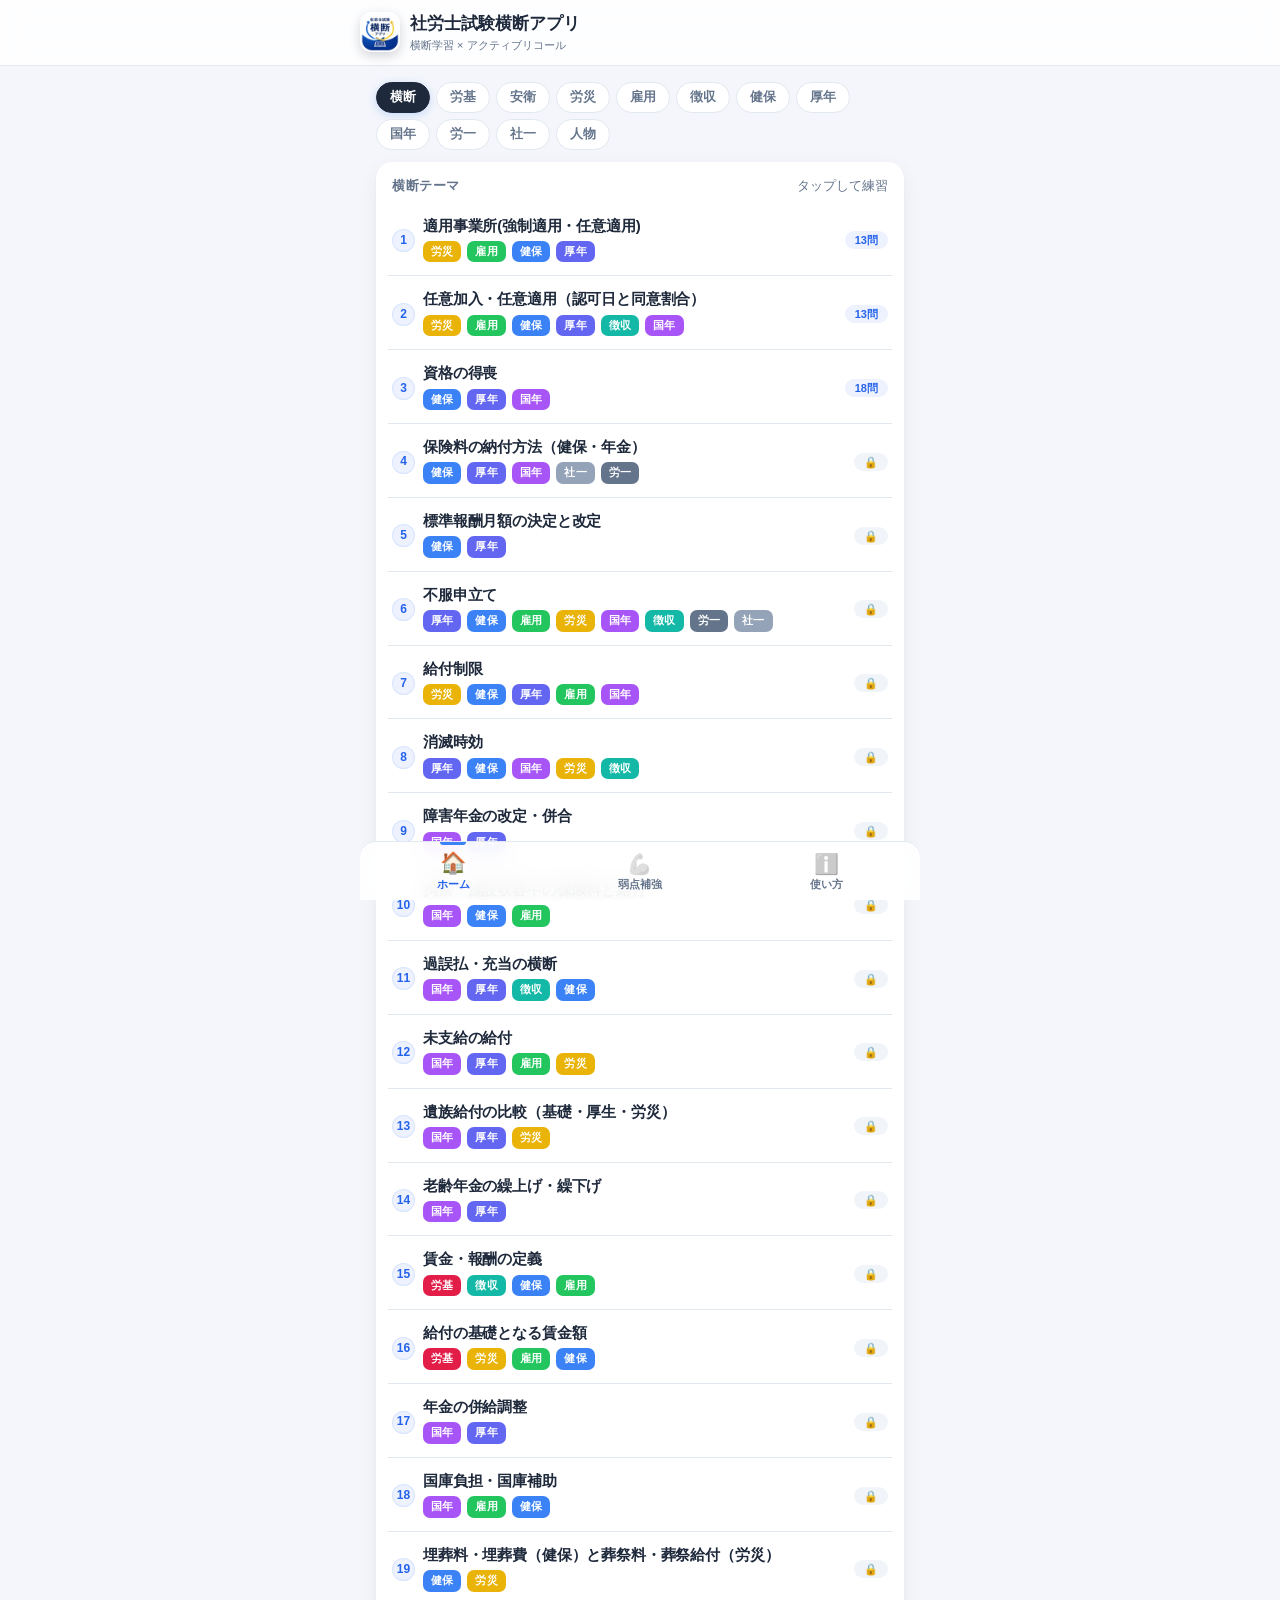
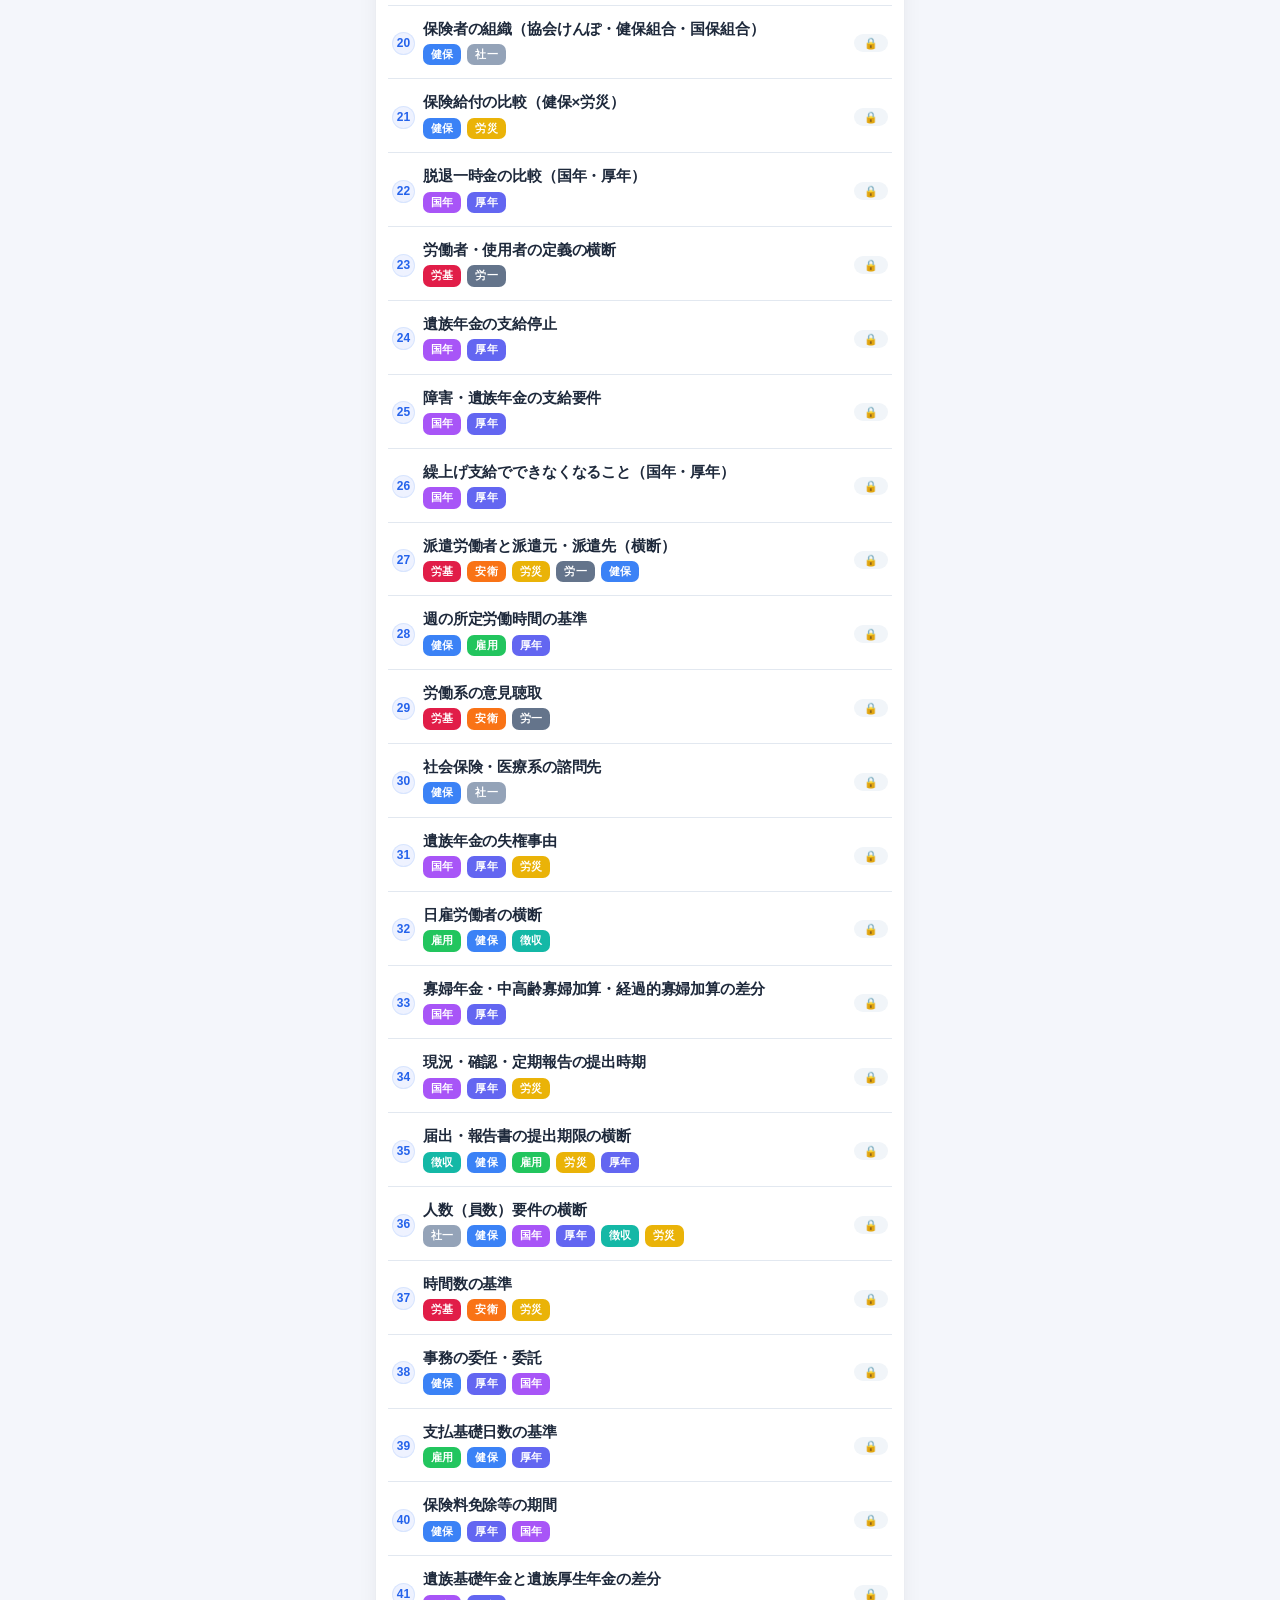
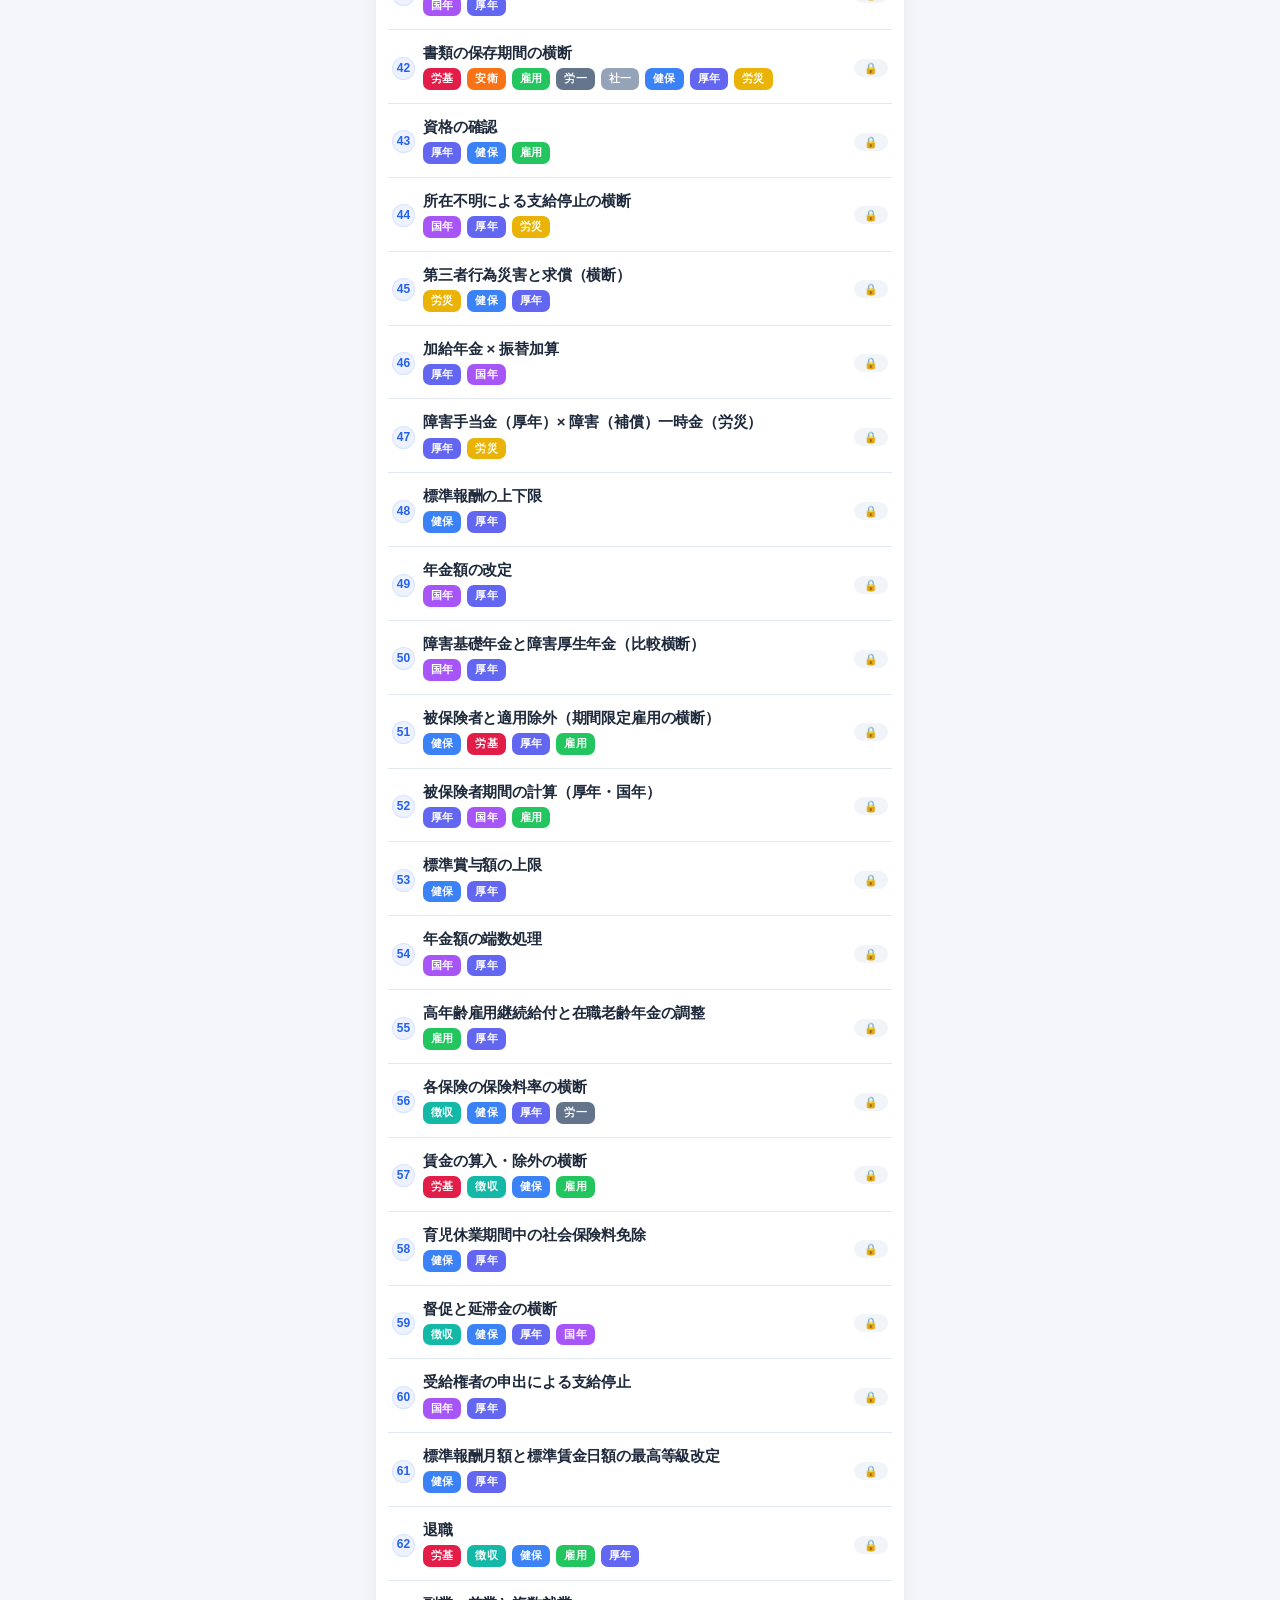
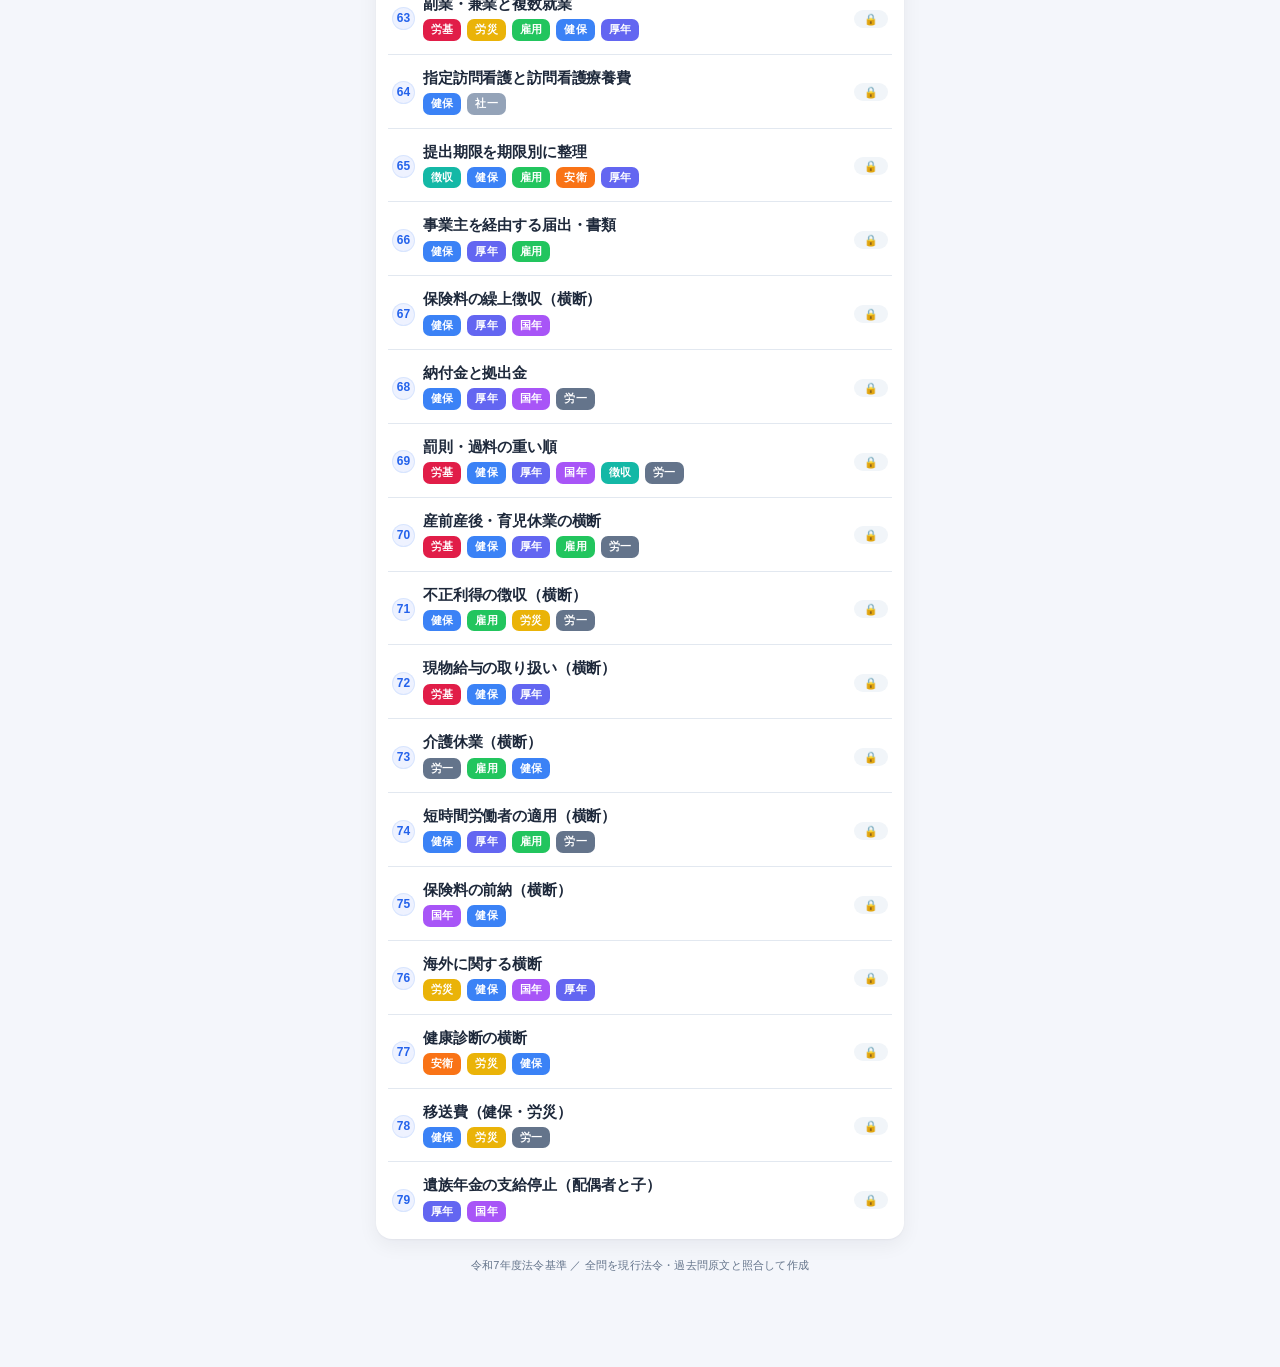
==== commit d067f698: "ヘッダーの社バッジを実アプリアイコン画像に差替(ブランド統一)・ホームのテーマ/キーワード検索バーを削除" ====
--- a/index.html
+++ b/index.html
@@ -18,7 +18,7 @@
 <body>
   <header class="app-header">
     <div class="brand">
-      <span class="logo">社</span>
+      <img class="logo" src="./icons/icon-192.png" alt="社労士試験 横断アプリ" />
       <div>
         <h1>社労士試験横断アプリ</h1>
         <p class="tagline-sm">横断学習 × アクティブリコール</p>
--- a/styles.css
+++ b/styles.css
@@ -38,11 +38,9 @@
 }
 .brand { display: flex; align-items: center; gap: 10px; max-width: var(--maxw); margin: 0 auto; }
 .logo {
-  width: 38px; height: 38px; border-radius: 11px;
-  background: linear-gradient(135deg, var(--brand), #6366f1);
-  color: #fff; font-weight: 800; font-size: 20px;
-  display: grid; place-items: center;
-  box-shadow: 0 4px 12px rgba(59, 130, 246, .35);
+  width: 40px; height: 40px; border-radius: 11px;
+  object-fit: cover; display: block;
+  box-shadow: 0 4px 12px rgba(15, 23, 42, .18);
 }
 .app-header h1 { font-size: 17px; margin: 0; }
 .tagline-sm { font-size: 11px; color: var(--muted); margin: 0; }
@@ -785,4 +783,4 @@
 .nav-item.active .ni-ico{ transform: translateY(-1px) scale(1.06); }
 .nav-item .ni-ico{ transition: filter .2s, transform .2s; }
 /* ヘッダーロゴ：影をブランド色で締める */
-.logo{ box-shadow: 0 4px 14px rgba(37,99,235,.32); }
+.logo{ box-shadow: 0 4px 12px rgba(15,23,42,.18); }
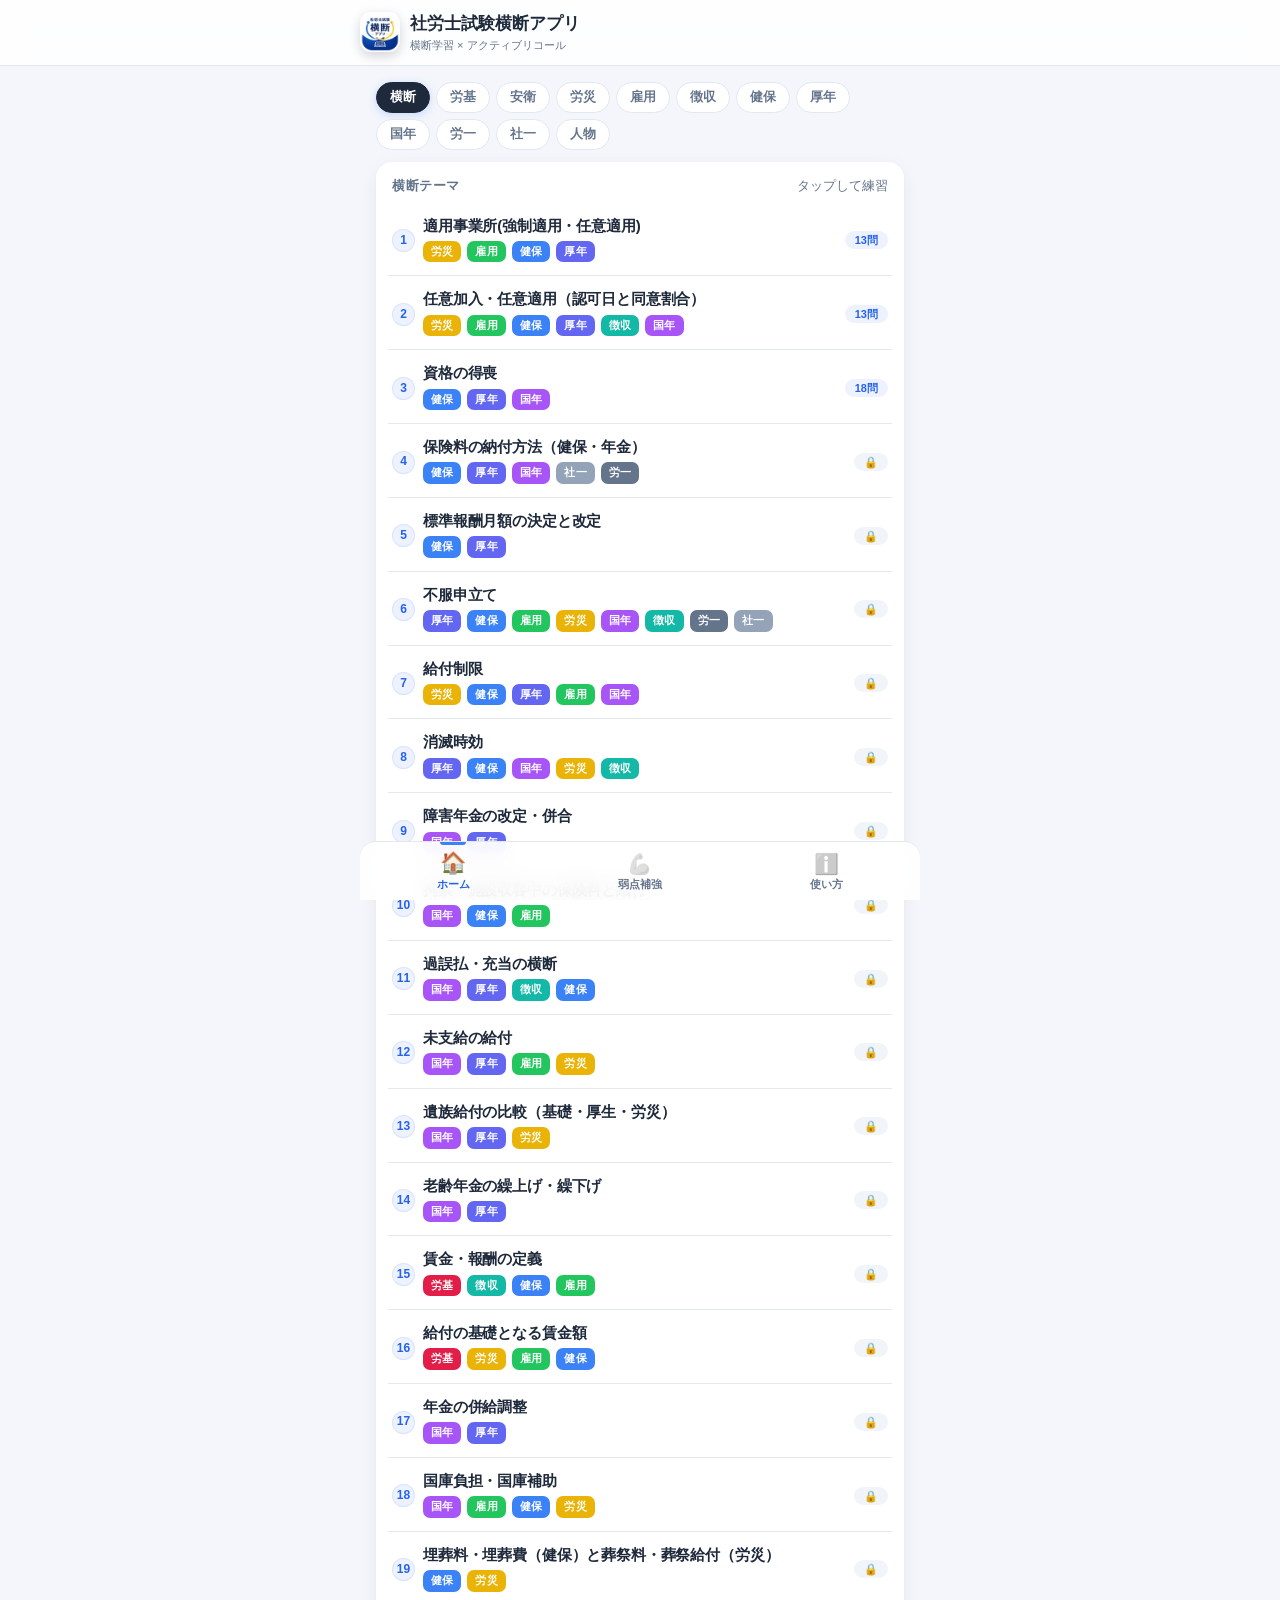
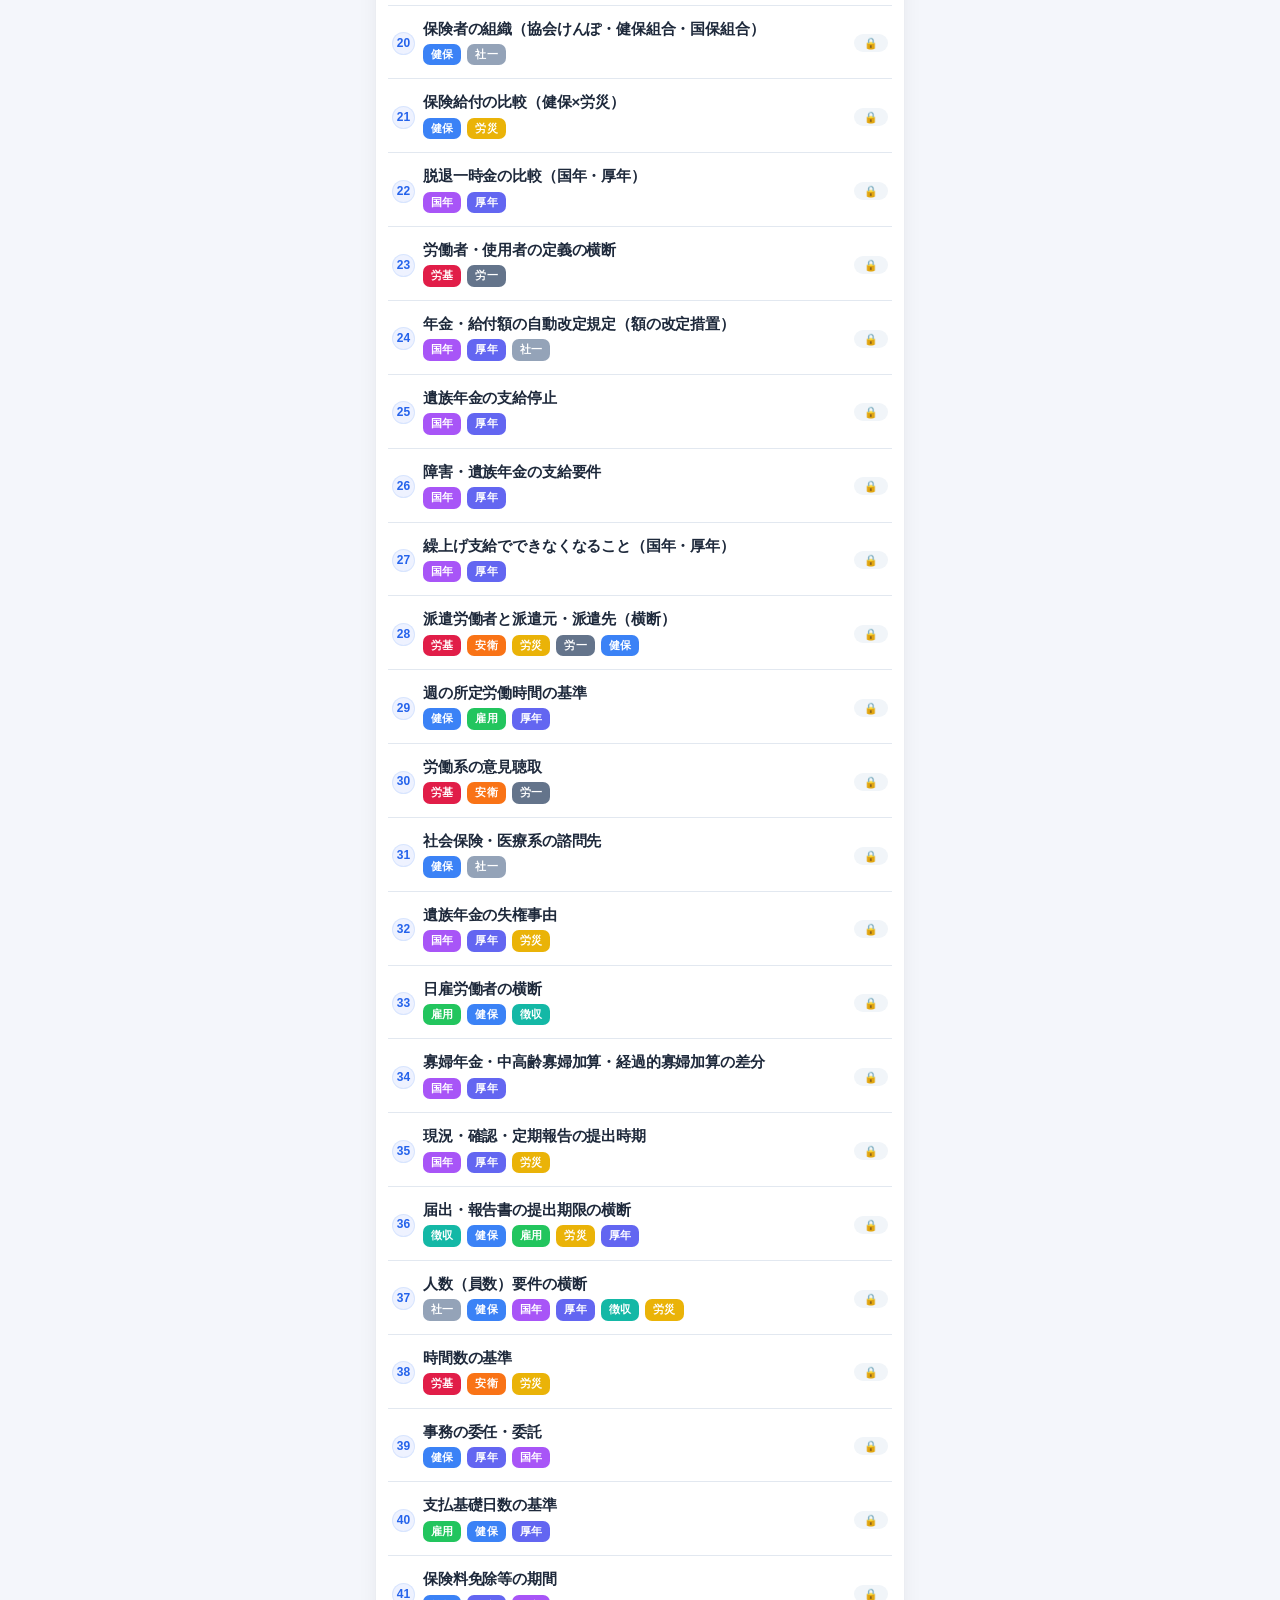
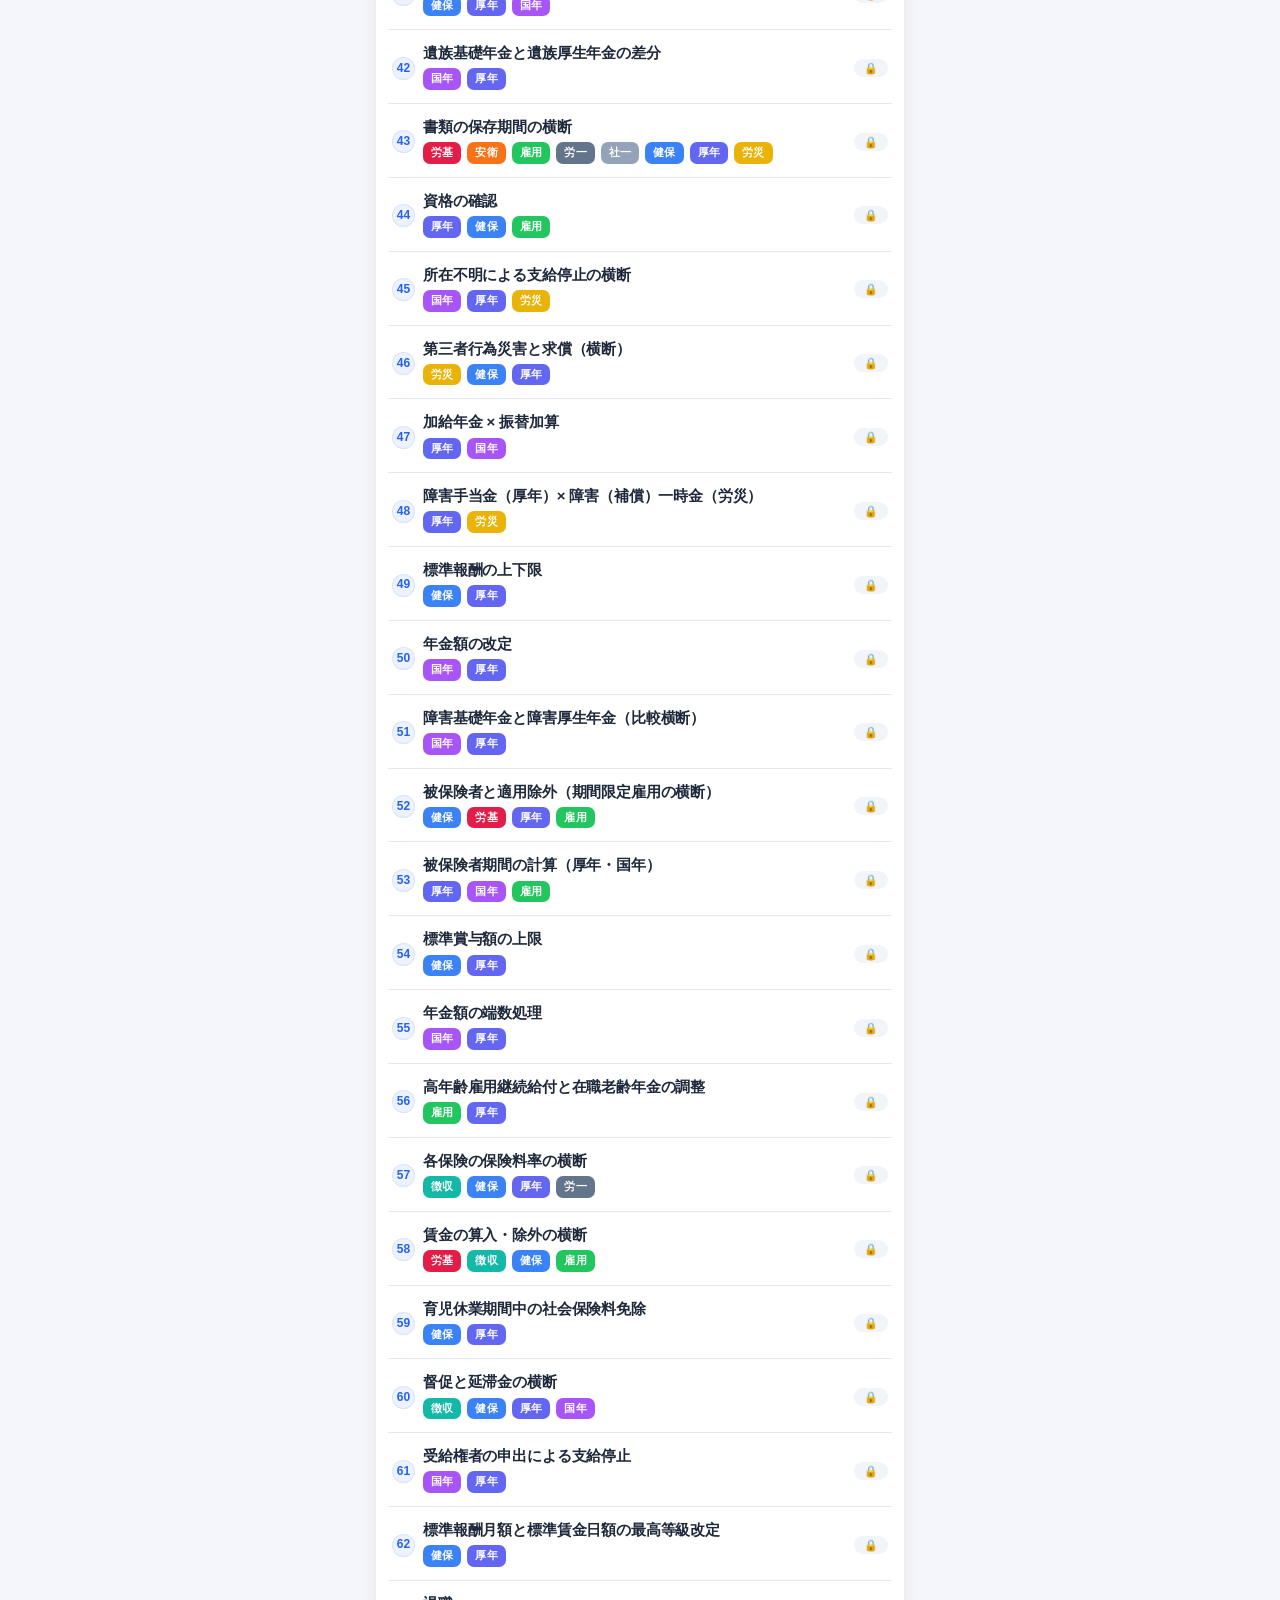
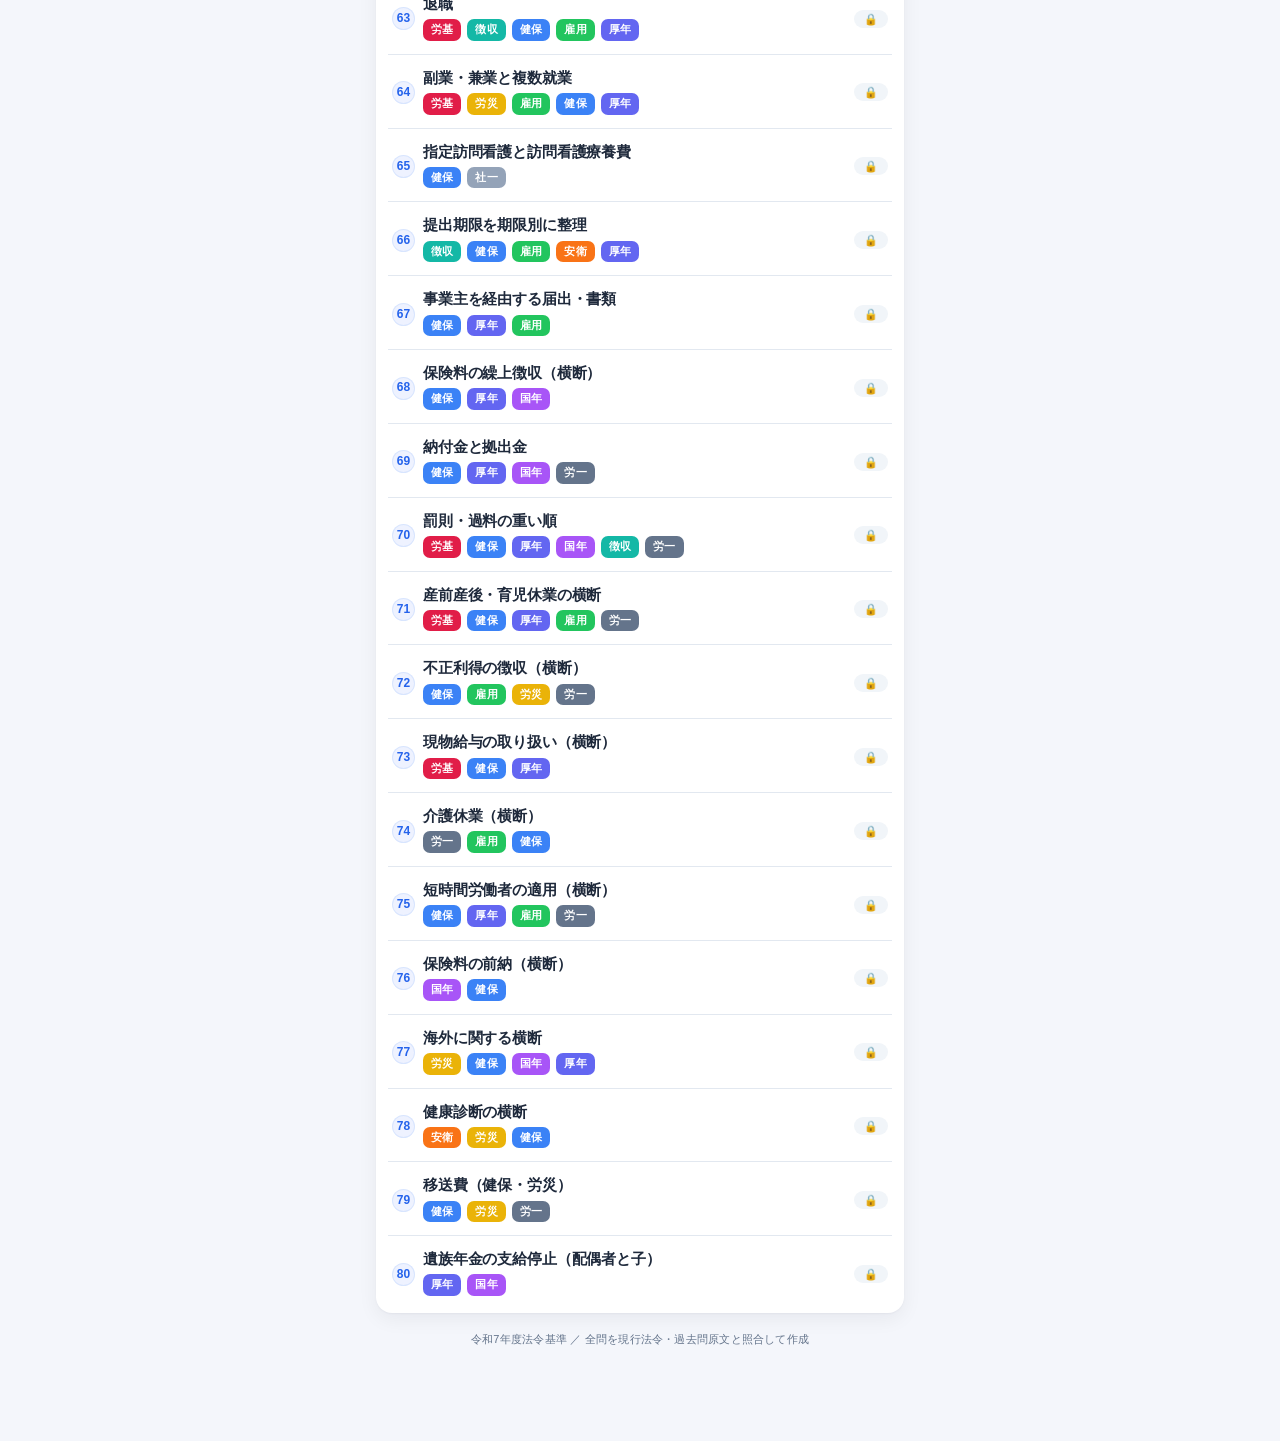
==== commit 938ca719: "リリース前QA: ○×矛盾修正・重複削除・SW最適化・a11y・死にコード除去・画像圧縮 (SW v780) エージェントチームによる多観点レビュー→独立検証→修正の3サイクル。  【正確性】 - 同" ====
--- a/index.html
+++ b/index.html
@@ -26,20 +26,27 @@
     </div>
   </header>
 
-  <main id="view" class="view"><!-- 画面はJSで描画 --></main>
+  <main id="view" class="view">
+    <div class="boot-splash" aria-hidden="true">
+      <img src="./icons/icon-192.png" alt="" width="64" height="64" />
+      <p>読み込み中…</p>
+    </div>
+  </main>
 
-  <nav class="bottom-nav">
-    <button class="nav-item active" data-route="home"><span class="ni-ico">🏠</span><span>ホーム</span></button>
-    <button class="nav-item" data-route="review"><span class="ni-ico">💪</span><span>弱点補強</span></button>
-    <button class="nav-item" data-route="info"><span class="ni-ico">ℹ️</span><span>使い方</span></button>
+  <!-- スクリーンリーダー向け: 正誤など状態変化の読み上げ用 -->
+  <div id="sr-live" class="sr-only" role="status" aria-live="assertive"></div>
+
+  <nav class="bottom-nav" aria-label="主要メニュー">
+    <button class="nav-item active" data-route="home" aria-label="ホーム"><span class="ni-ico" aria-hidden="true">🏠</span><span>ホーム</span></button>
+    <button class="nav-item" data-route="review" aria-label="弱点補強"><span class="ni-ico" aria-hidden="true">💪</span><span>弱点補強</span></button>
+    <button class="nav-item" data-route="info" aria-label="使い方"><span class="ni-ico" aria-hidden="true">ℹ️</span><span>使い方</span></button>
   </nav>
 
-  <script src="./js/content.js"></script>
-  <script src="./js/srs.js"></script>
-  <script src="./js/storage.js"></script>
-  <script src="./js/charts.js"></script>
-  <script src="./js/import.js"></script>
-  <script src="./js/app.js"></script>
-  <script src="./js/billing.js"></script>
+  <script src="./js/content.js" defer></script>
+  <script src="./js/srs.js" defer></script>
+  <script src="./js/storage.js" defer></script>
+  <script src="./js/import.js" defer></script>
+  <script src="./js/app.js" defer></script>
+  <script src="./js/billing.js" defer></script>
 </body>
 </html>
--- a/styles.css
+++ b/styles.css
@@ -784,3 +784,31 @@
 .nav-item .ni-ico{ transition: filter .2s, transform .2s; }
 /* ヘッダーロゴ：影をブランド色で締める */
 .logo{ box-shadow: 0 4px 12px rgba(15,23,42,.18); }
+
+/* ============================================================================
+   アクセシビリティ・補助クラス（リリース前QAで追加）
+   ============================================================================ */
+/* スクリーンリーダー専用（視覚的に非表示・読み上げのみ） */
+.sr-only {
+  position: absolute !important;
+  width: 1px; height: 1px;
+  padding: 0; margin: -1px;
+  overflow: hidden; clip: rect(0, 0, 0, 0);
+  white-space: nowrap; border: 0;
+}
+/* キーボード/スイッチ操作時のみフォーカスリングを表示（マウス・タップでは出ない） */
+:focus-visible {
+  outline: 2px solid var(--brand);
+  outline-offset: 2px;
+  border-radius: 6px;
+}
+/* 初回起動スプラッシュ（JSが描画完了すると置き換わる） */
+.boot-splash {
+  display: flex; flex-direction: column; align-items: center; justify-content: center;
+  gap: 12px; min-height: 46vh; color: var(--muted);
+}
+.boot-splash img { border-radius: 14px; opacity: .92; }
+.boot-splash p { margin: 0; font-size: 13px; }
+/* 一問一答が無い（比較表のみ）テーマのピル */
+.pill.pill-tbl { background: #eef2f7; color: var(--muted); }
+[data-theme="dark"] .pill.pill-tbl { background: #1d2a44; color: #94a3b8; }
